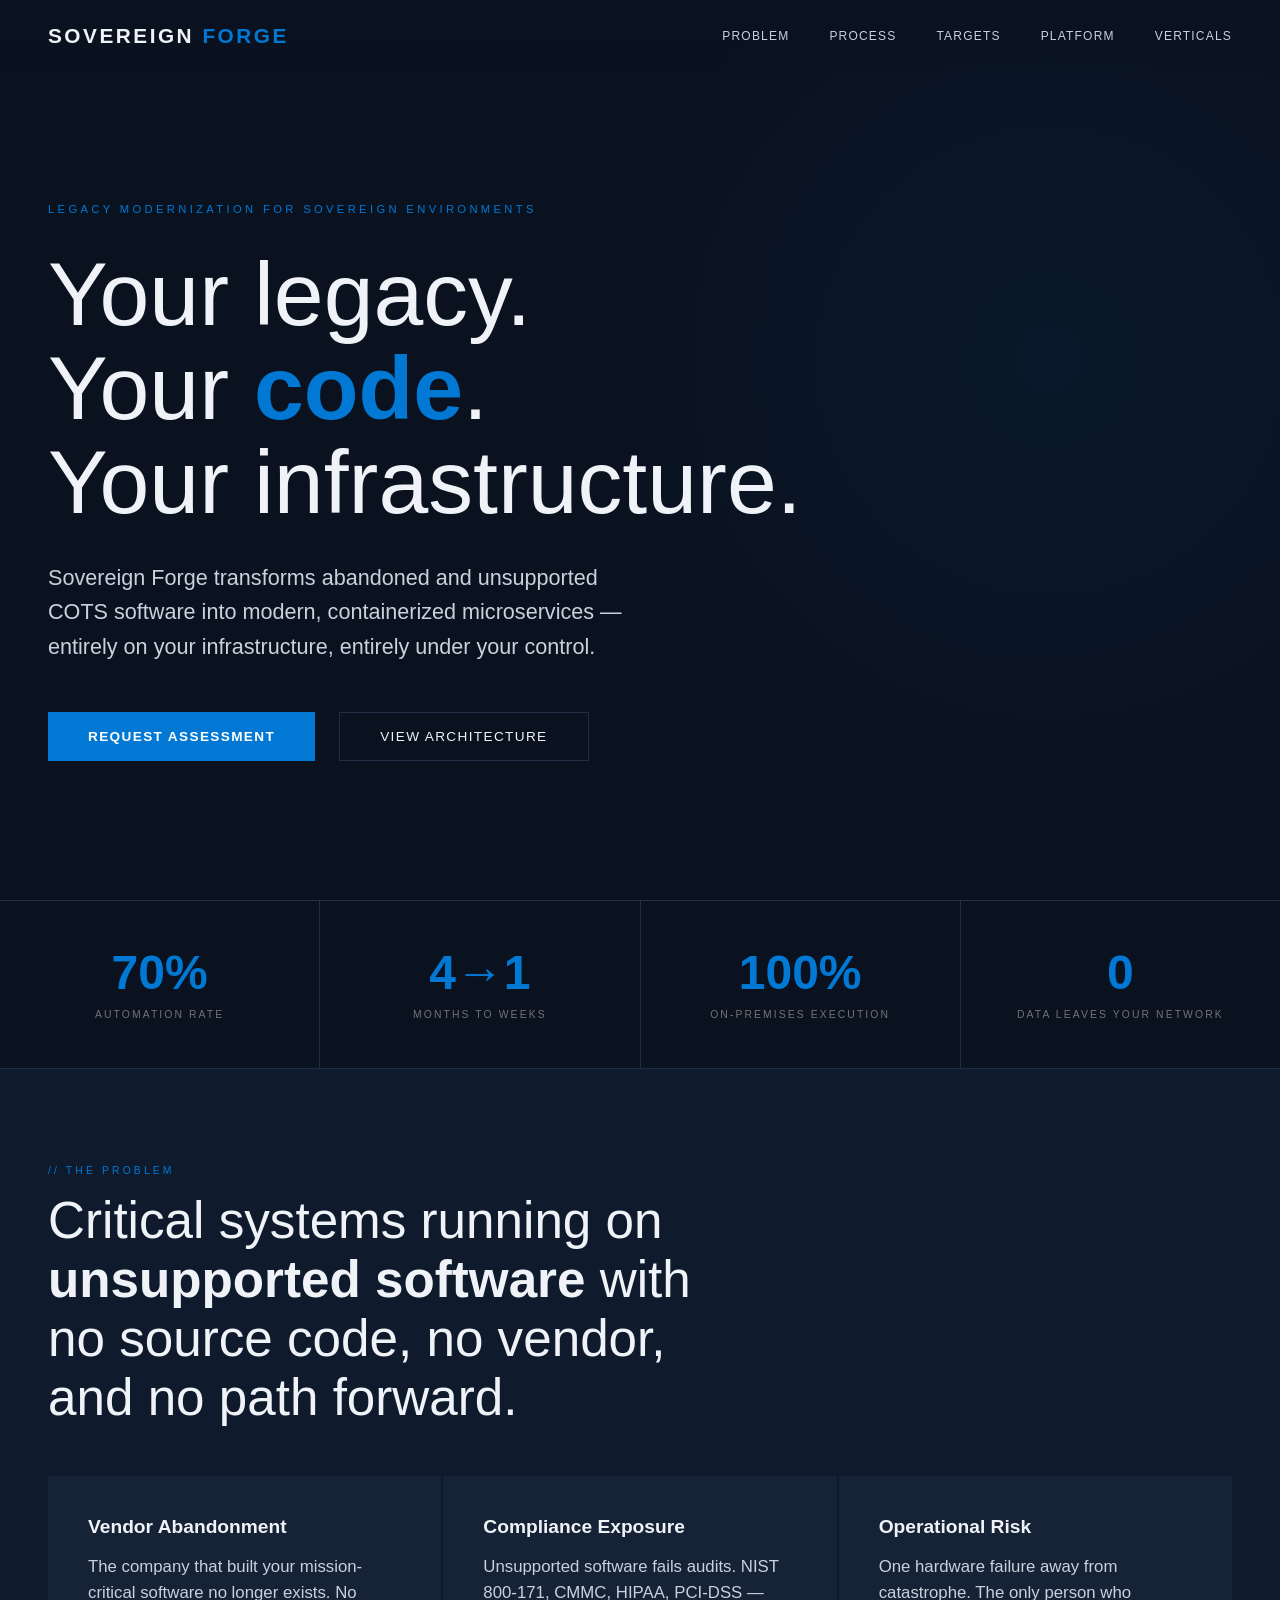
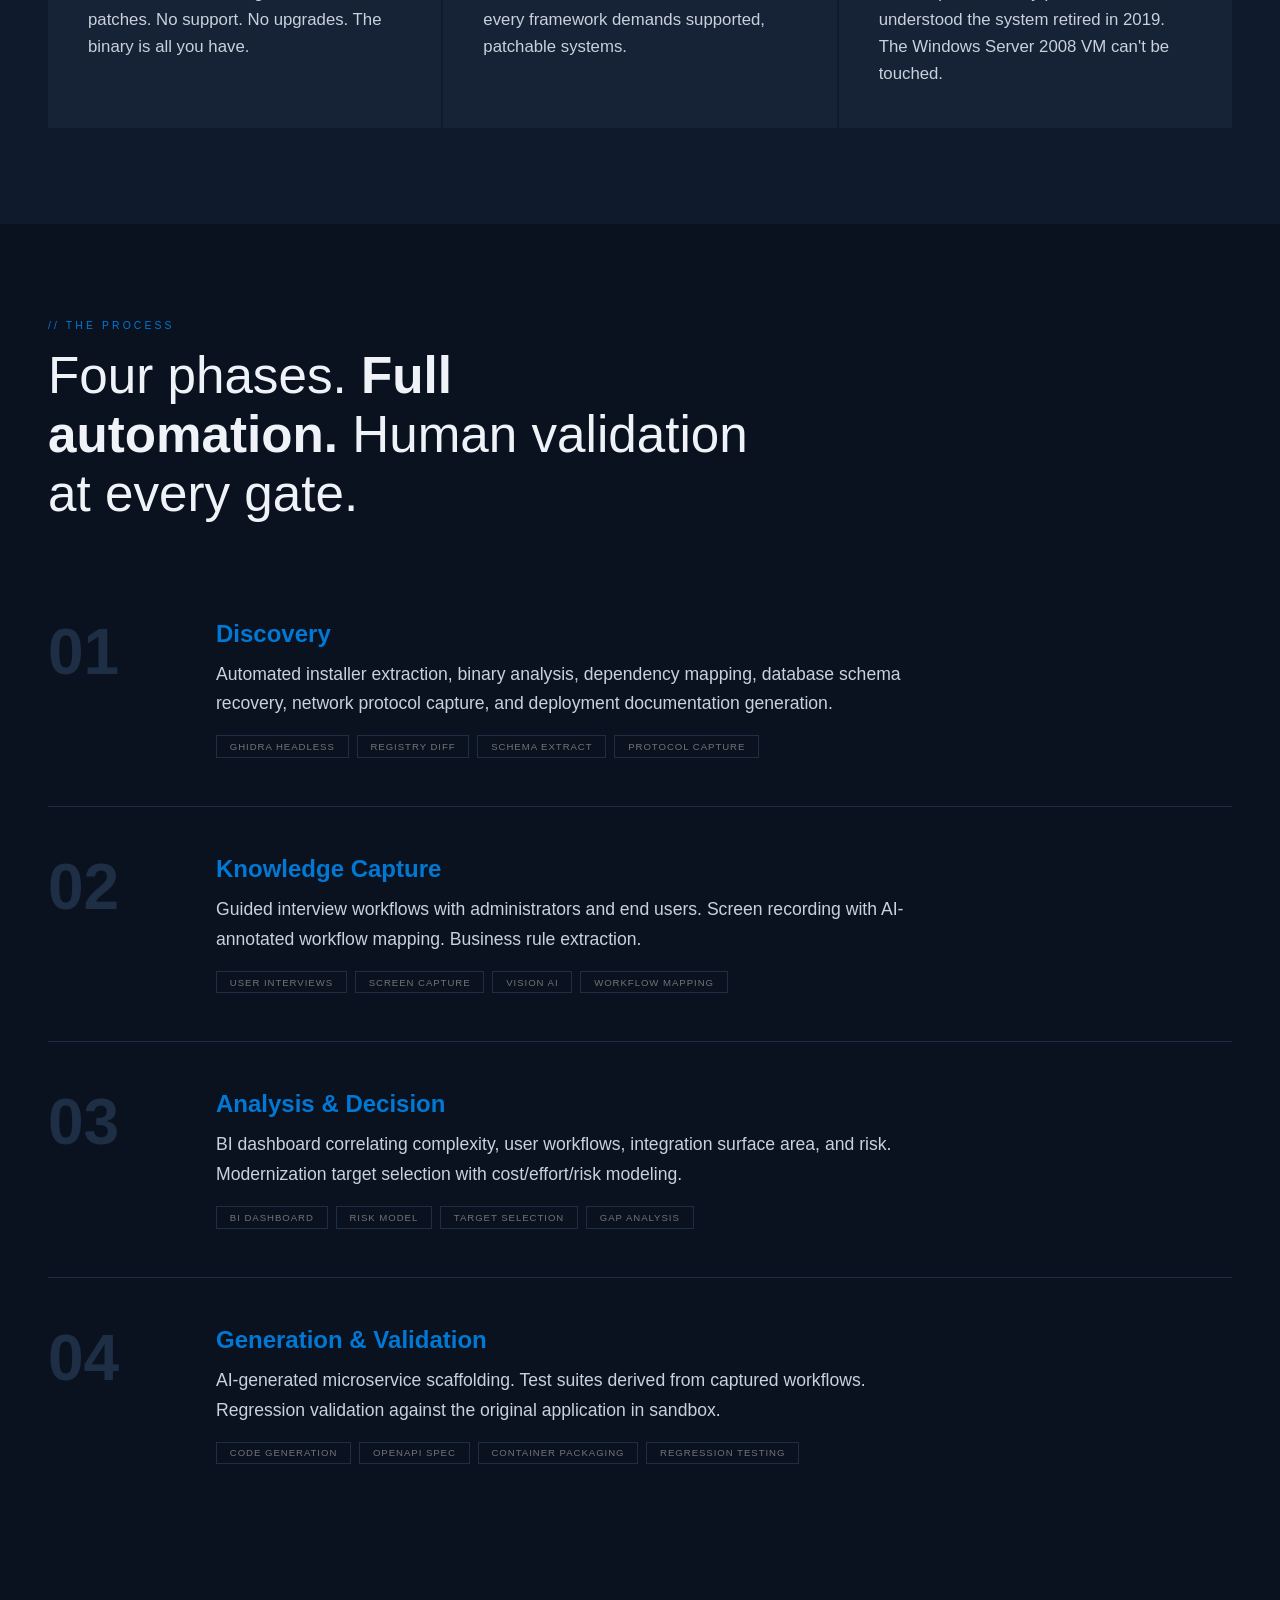
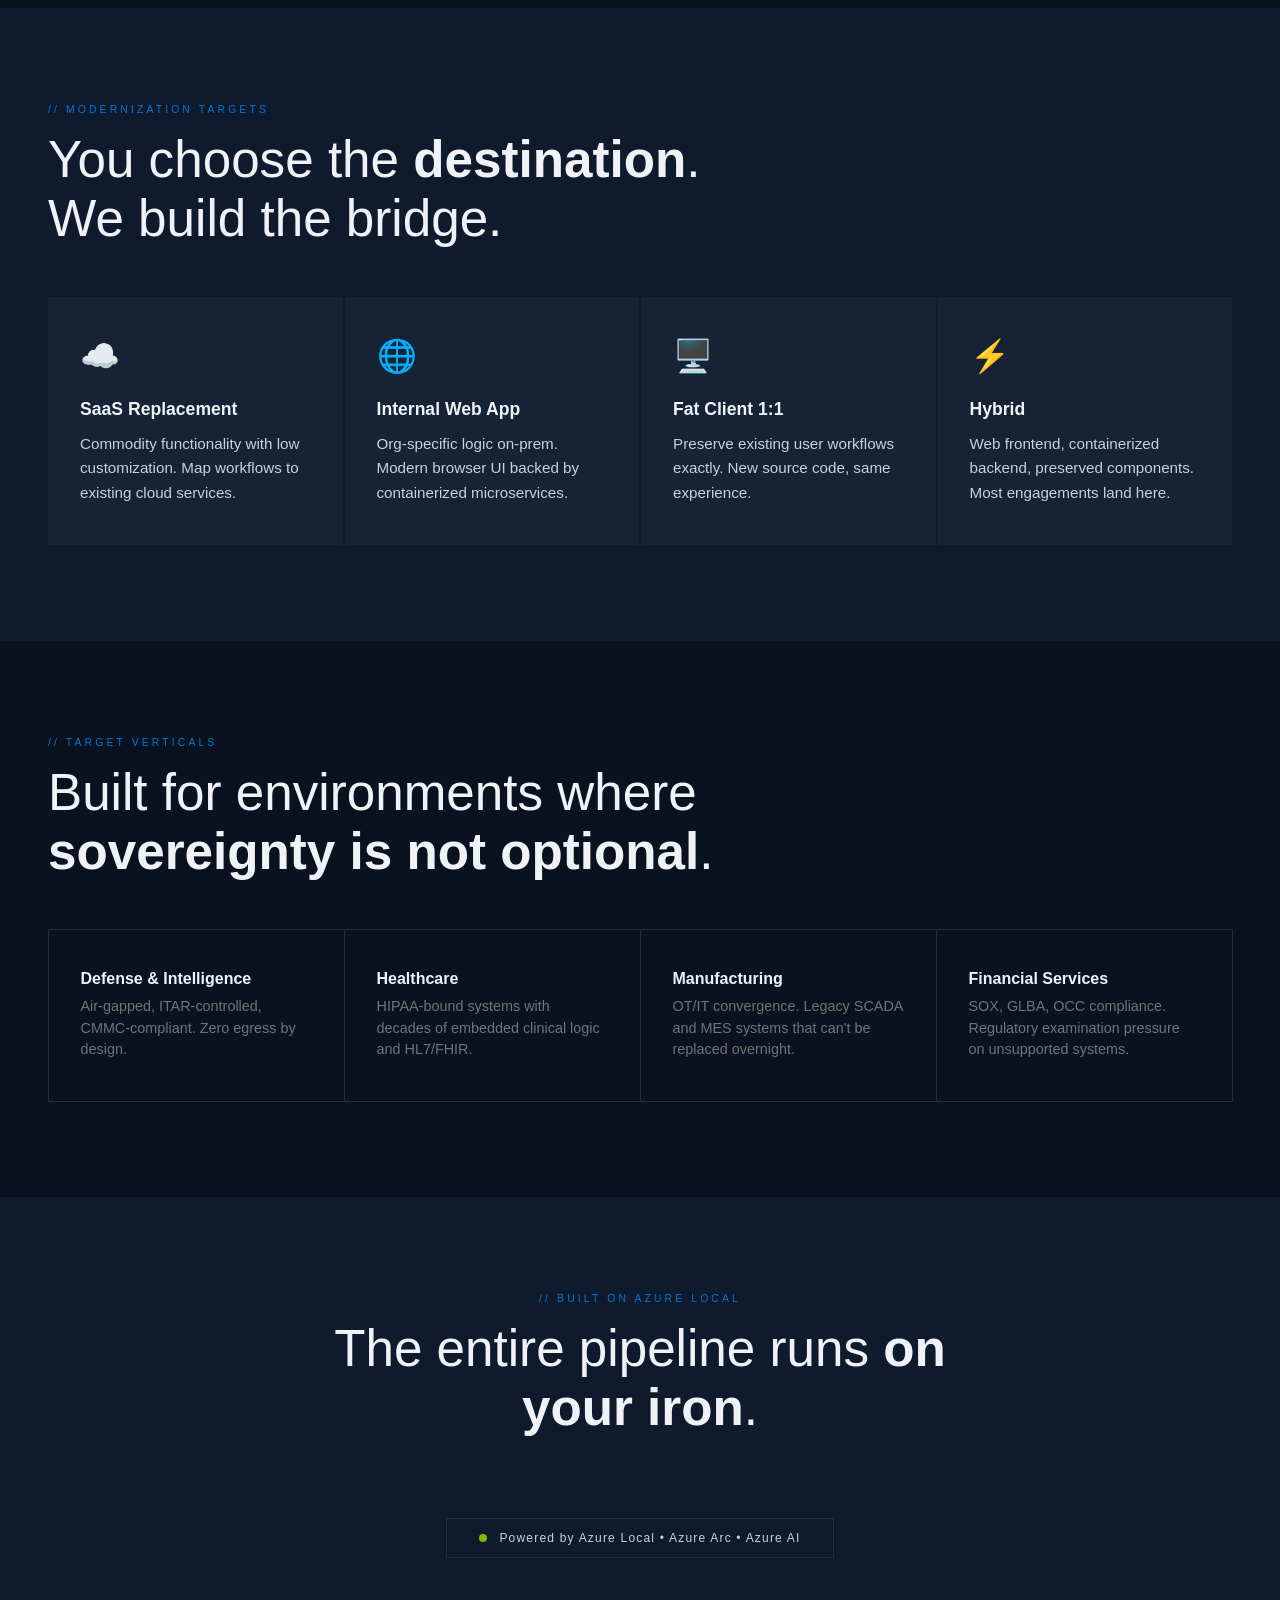
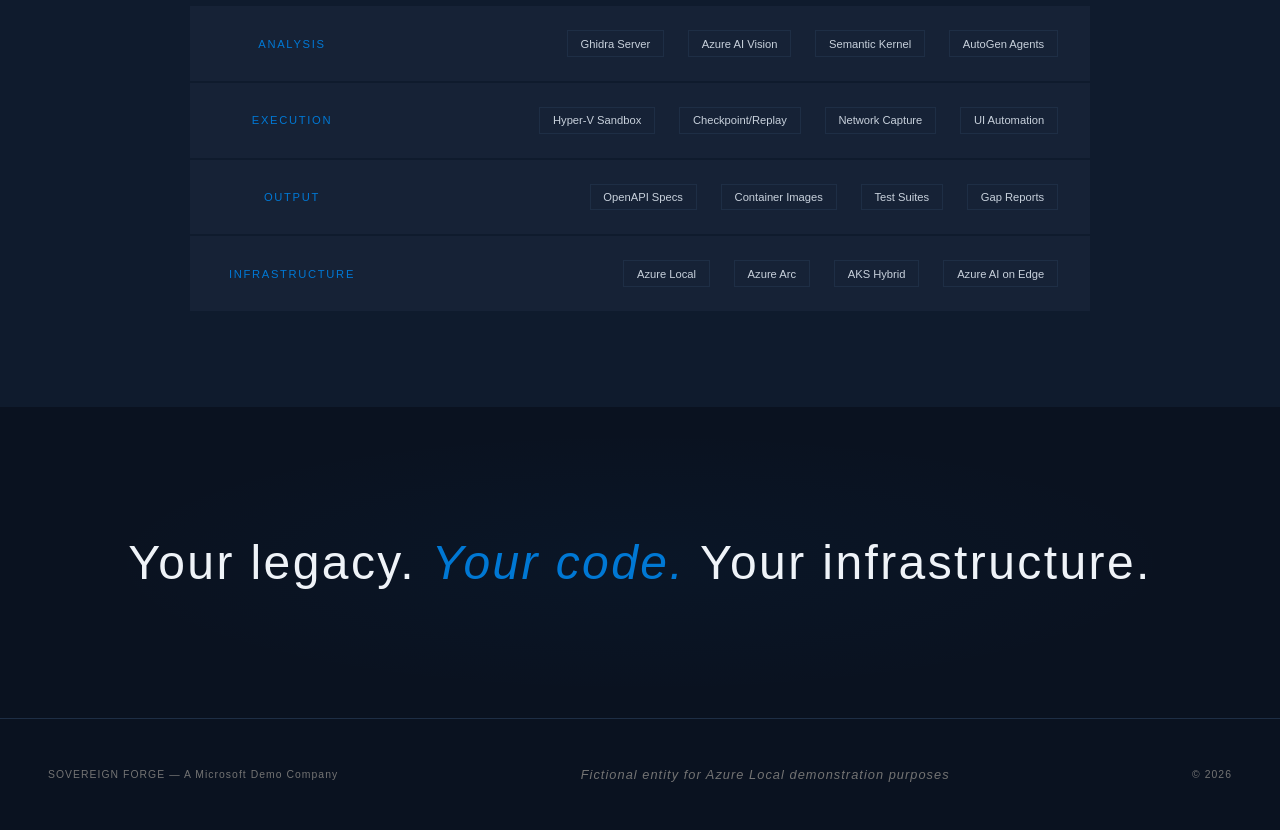
==== index.html @ 2d8b8270 "Initial commit: Sovereign Forge landing page for sovereignforge.co" ====
<!DOCTYPE html>
<html lang="en">
<head>
<meta charset="UTF-8">
<meta name="viewport" content="width=device-width, initial-scale=1.0">
<title>Sovereign Forge — Legacy Modernization for Regulated Industries</title>
<style>
  :root {
    --ms-blue: #0078D4;
    --ms-dark-blue: #005A9E;
    --ms-navy: #0F1B2D;
    --ms-deep: #0A1220;
    --ms-panel: #121D2E;
    --ms-card: #162236;
    --ms-border: #1E2E45;
    --ms-orange: #F25022;
    --ms-green: #7FBA00;
    --ms-yellow: #FFB900;
    --ms-gray: #737373;
    --ms-light: #C8D1DC;
    --ms-white: #EFF3F8;
  }
  * { margin: 0; padding: 0; box-sizing: border-box; }
  body { background: var(--ms-deep); color: var(--ms-white); font-family: 'Segoe UI', -apple-system, sans-serif; overflow-x: hidden; }

  nav { position: fixed; top: 0; width: 100%; z-index: 100; padding: 1.5rem 3rem; display: flex; justify-content: space-between; align-items: center; background: linear-gradient(to bottom, rgba(10,18,32,0.95), transparent); }
  .logo { font-weight: 700; font-size: 1.3rem; letter-spacing: 0.12em; text-transform: uppercase; }
  .logo span { color: var(--ms-blue); }
  .nav-links { display: flex; gap: 2.5rem; list-style: none; font-size: 0.75rem; letter-spacing: 0.1em; text-transform: uppercase; }
  .nav-links a { color: var(--ms-light); text-decoration: none; transition: color 0.3s; }
  .nav-links a:hover { color: var(--ms-blue); }

  .hero { min-height: 100vh; display: flex; flex-direction: column; justify-content: center; padding: 8rem 3rem 4rem; position: relative; }
  .hero::before { content: ''; position: absolute; top: 0; right: 0; width: 60%; height: 100%; background: radial-gradient(ellipse at 70% 40%, rgba(0,120,212,0.06) 0%, transparent 60%); pointer-events: none; }
  .hero-tag { font-size: 0.7rem; letter-spacing: 0.3em; text-transform: uppercase; color: var(--ms-blue); margin-bottom: 2rem; opacity:0; animation: fadeUp 0.8s 0.3s forwards; }
  .hero h1 { font-weight: 300; font-size: clamp(3rem, 7vw, 6.5rem); line-height: 1.05; max-width: 900px; opacity:0; animation: fadeUp 0.8s 0.5s forwards; }
  .hero h1 strong { font-weight: 700; color: var(--ms-blue); }
  .hero-sub { font-size: 1.35rem; font-weight: 300; color: var(--ms-light); max-width: 600px; margin-top: 2rem; line-height: 1.6; opacity:0; animation: fadeUp 0.8s 0.7s forwards; }
  .hero-cta { display: flex; gap: 1.5rem; margin-top: 3rem; opacity:0; animation: fadeUp 0.8s 0.9s forwards; }
  .btn-primary { font-size: 0.85rem; font-weight: 600; letter-spacing: 0.1em; text-transform: uppercase; padding: 1rem 2.5rem; background: var(--ms-blue); color: #fff; border: none; cursor: pointer; transition: all 0.3s; }
  .btn-primary:hover { background: var(--ms-dark-blue); box-shadow: 0 0 30px rgba(0,120,212,0.3); }
  .btn-secondary { font-size: 0.85rem; font-weight: 500; letter-spacing: 0.1em; text-transform: uppercase; padding: 1rem 2.5rem; background: transparent; color: var(--ms-white); border: 1px solid var(--ms-border); cursor: pointer; transition: all 0.3s; }
  .btn-secondary:hover { border-color: var(--ms-blue); color: var(--ms-blue); }

  .stats-bar { display: flex; border-top: 1px solid var(--ms-border); border-bottom: 1px solid var(--ms-border); }
  .stat { flex: 1; padding: 3rem; border-right: 1px solid var(--ms-border); text-align: center; }
  .stat:last-child { border-right: none; }
  .stat-value { font-size: 3rem; font-weight: 700; color: var(--ms-blue); line-height: 1; }
  .stat-label { font-size: 0.65rem; letter-spacing: 0.2em; text-transform: uppercase; color: var(--ms-gray); margin-top: 0.75rem; }

  section { padding: 6rem 3rem; }
  .section-tag { font-size: 0.65rem; letter-spacing: 0.3em; text-transform: uppercase; color: var(--ms-blue); margin-bottom: 1rem; }
  .section-title { font-size: clamp(2rem, 4vw, 3.5rem); font-weight: 300; line-height: 1.15; max-width: 700px; margin-bottom: 3rem; }
  .section-title strong { font-weight: 700; }

  .problem { background: var(--ms-navy); }
  .problem-grid { display: grid; grid-template-columns: repeat(3, 1fr); gap: 2px; margin-top: 2rem; }
  .problem-card { background: var(--ms-card); padding: 2.5rem; position: relative; overflow: hidden; }
  .problem-card::before { content: ''; position: absolute; top: 0; left: 0; width: 100%; height: 2px; background: var(--ms-orange); transform: scaleX(0); transform-origin: left; transition: transform 0.4s; }
  .problem-card:hover::before { transform: scaleX(1); }
  .problem-card h3 { font-size: 1.2rem; font-weight: 600; margin-bottom: 1rem; }
  .problem-card p { font-size: 1.05rem; font-weight: 300; color: var(--ms-light); line-height: 1.6; }

  .phases { background: var(--ms-deep); }
  .phase-row { display: grid; grid-template-columns: 120px 1fr; gap: 3rem; padding: 3rem 0; border-bottom: 1px solid var(--ms-border); }
  .phase-row:last-child { border-bottom: none; }
  .phase-num { font-size: 4rem; font-weight: 700; color: var(--ms-border); line-height: 1; }
  .phase-content h3 { font-size: 1.5rem; font-weight: 600; color: var(--ms-blue); margin-bottom: 0.75rem; }
  .phase-content p { font-size: 1.1rem; font-weight: 300; color: var(--ms-light); line-height: 1.7; max-width: 700px; }
  .phase-tags { display: flex; flex-wrap: wrap; gap: 0.5rem; margin-top: 1rem; }
  .phase-tag { font-size: 0.6rem; letter-spacing: 0.1em; text-transform: uppercase; padding: 0.3rem 0.8rem; border: 1px solid var(--ms-border); color: var(--ms-gray); }

  .targets { background: var(--ms-navy); }
  .target-grid { display: grid; grid-template-columns: repeat(4, 1fr); gap: 2px; }
  .target-card { background: var(--ms-card); padding: 2.5rem 2rem; }
  .target-card:hover { background: var(--ms-border); }
  .target-icon { font-size: 2rem; margin-bottom: 1.5rem; }
  .target-card h3 { font-size: 1.1rem; font-weight: 600; margin-bottom: 0.75rem; }
  .target-card p { font-size: 0.95rem; font-weight: 300; color: var(--ms-light); line-height: 1.6; }

  .verticals { background: var(--ms-deep); }
  .vert-grid { display: grid; grid-template-columns: repeat(4, 1fr); }
  .vert-item { padding: 2.5rem 2rem; border: 1px solid var(--ms-border); margin: -0.5px; transition: all 0.4s; }
  .vert-item:hover { border-color: var(--ms-blue); z-index: 1; }
  .vert-item h3 { font-size: 1rem; font-weight: 600; margin-bottom: 0.5rem; }
  .vert-item p { font-size: 0.9rem; font-weight: 300; color: var(--ms-gray); line-height: 1.5; }

  .platform { background: var(--ms-navy); text-align: center; }
  .platform-badge { display: inline-flex; align-items: center; gap: 0.75rem; padding: 0.75rem 2rem; border: 1px solid var(--ms-border); margin-top: 2rem; font-size: 0.75rem; letter-spacing: 0.1em; color: var(--ms-light); }
  .platform-badge .dot { width: 8px; height: 8px; border-radius: 50%; background: var(--ms-green); animation: pulse 2s infinite; }
  .arch-diagram { max-width: 900px; margin: 3rem auto 0; display: grid; gap: 2px; }
  .arch-layer { background: var(--ms-card); padding: 1.5rem 2rem; display: flex; justify-content: space-between; align-items: center; }
  .arch-label { font-size: 0.7rem; letter-spacing: 0.15em; text-transform: uppercase; color: var(--ms-blue); min-width: 140px; }
  .arch-items { display: flex; gap: 1.5rem; flex-wrap: wrap; justify-content: flex-end; }
  .arch-item { font-size: 0.7rem; color: var(--ms-light); padding: 0.4rem 0.8rem; border: 1px solid var(--ms-border); }

  .tagline-section { padding: 8rem 3rem; text-align: center; background: var(--ms-deep); position: relative; }
  .tagline-section::before { content: ''; position: absolute; inset: 0; background: radial-gradient(ellipse at center, rgba(0,120,212,0.04) 0%, transparent 60%); }
  .tagline { font-size: clamp(1.8rem, 4vw, 3rem); font-weight: 300; letter-spacing: 0.05em; position: relative; }
  .tagline em { font-style: italic; color: var(--ms-blue); }

  footer { padding: 3rem; border-top: 1px solid var(--ms-border); display: flex; justify-content: space-between; align-items: center; font-size: 0.65rem; letter-spacing: 0.1em; color: var(--ms-gray); }

  @keyframes fadeUp { from { opacity: 0; transform: translateY(20px); } to { opacity: 1; transform: translateY(0); } }
  @keyframes pulse { 0%,100%{opacity:1} 50%{opacity:0.4} }
  @media (max-width: 768px) { nav{padding:1rem 1.5rem} .nav-links{display:none} section{padding:4rem 1.5rem} .hero{padding:6rem 1.5rem 3rem} .stats-bar{flex-direction:column} .stat{border-right:none;border-bottom:1px solid var(--ms-border);padding:2rem} .stat:last-child{border-bottom:none} .problem-grid,.target-grid,.vert-grid{grid-template-columns:1fr} .phase-row{grid-template-columns:1fr;gap:1rem} .hero-cta{flex-direction:column} }
</style>
</head>
<body>
<nav><div class="logo">SOVEREIGN <span>FORGE</span></div><ul class="nav-links"><li><a href="#problem">Problem</a></li><li><a href="#process">Process</a></li><li><a href="#targets">Targets</a></li><li><a href="#platform">Platform</a></li><li><a href="#verticals">Verticals</a></li></ul></nav>
<section class="hero"><div class="hero-tag">Legacy Modernization for Sovereign Environments</div><h1>Your legacy.<br>Your <strong>code</strong>.<br>Your infrastructure.</h1><p class="hero-sub">Sovereign Forge transforms abandoned and unsupported COTS software into modern, containerized microservices — entirely on your infrastructure, entirely under your control.</p><div class="hero-cta"><button class="btn-primary">Request Assessment</button><button class="btn-secondary">View Architecture</button></div></section>
<div class="stats-bar"><div class="stat"><div class="stat-value">70%</div><div class="stat-label">Automation Rate</div></div><div class="stat"><div class="stat-value">4→1</div><div class="stat-label">Months to Weeks</div></div><div class="stat"><div class="stat-value">100%</div><div class="stat-label">On-Premises Execution</div></div><div class="stat"><div class="stat-value">0</div><div class="stat-label">Data Leaves Your Network</div></div></div>
<section class="problem" id="problem"><div class="section-tag">// The Problem</div><h2 class="section-title">Critical systems running on <strong>unsupported software</strong> with no source code, no vendor, and no path forward.</h2><div class="problem-grid"><div class="problem-card"><h3>Vendor Abandonment</h3><p>The company that built your mission-critical software no longer exists. No patches. No support. No upgrades. The binary is all you have.</p></div><div class="problem-card"><h3>Compliance Exposure</h3><p>Unsupported software fails audits. NIST 800-171, CMMC, HIPAA, PCI-DSS — every framework demands supported, patchable systems.</p></div><div class="problem-card"><h3>Operational Risk</h3><p>One hardware failure away from catastrophe. The only person who understood the system retired in 2019. The Windows Server 2008 VM can't be touched.</p></div></div></section>
<section class="phases" id="process"><div class="section-tag">// The Process</div><h2 class="section-title">Four phases. <strong>Full automation.</strong> Human validation at every gate.</h2><div class="phase-row"><div class="phase-num">01</div><div class="phase-content"><h3>Discovery</h3><p>Automated installer extraction, binary analysis, dependency mapping, database schema recovery, network protocol capture, and deployment documentation generation.</p><div class="phase-tags"><span class="phase-tag">Ghidra Headless</span><span class="phase-tag">Registry Diff</span><span class="phase-tag">Schema Extract</span><span class="phase-tag">Protocol Capture</span></div></div></div><div class="phase-row"><div class="phase-num">02</div><div class="phase-content"><h3>Knowledge Capture</h3><p>Guided interview workflows with administrators and end users. Screen recording with AI-annotated workflow mapping. Business rule extraction.</p><div class="phase-tags"><span class="phase-tag">User Interviews</span><span class="phase-tag">Screen Capture</span><span class="phase-tag">Vision AI</span><span class="phase-tag">Workflow Mapping</span></div></div></div><div class="phase-row"><div class="phase-num">03</div><div class="phase-content"><h3>Analysis & Decision</h3><p>BI dashboard correlating complexity, user workflows, integration surface area, and risk. Modernization target selection with cost/effort/risk modeling.</p><div class="phase-tags"><span class="phase-tag">BI Dashboard</span><span class="phase-tag">Risk Model</span><span class="phase-tag">Target Selection</span><span class="phase-tag">Gap Analysis</span></div></div></div><div class="phase-row"><div class="phase-num">04</div><div class="phase-content"><h3>Generation & Validation</h3><p>AI-generated microservice scaffolding. Test suites derived from captured workflows. Regression validation against the original application in sandbox.</p><div class="phase-tags"><span class="phase-tag">Code Generation</span><span class="phase-tag">OpenAPI Spec</span><span class="phase-tag">Container Packaging</span><span class="phase-tag">Regression Testing</span></div></div></div></section>
<section class="targets" id="targets"><div class="section-tag">// Modernization Targets</div><h2 class="section-title">You choose the <strong>destination</strong>. We build the bridge.</h2><div class="target-grid"><div class="target-card"><div class="target-icon">☁️</div><h3>SaaS Replacement</h3><p>Commodity functionality with low customization. Map workflows to existing cloud services.</p></div><div class="target-card"><div class="target-icon">🌐</div><h3>Internal Web App</h3><p>Org-specific logic on-prem. Modern browser UI backed by containerized microservices.</p></div><div class="target-card"><div class="target-icon">🖥️</div><h3>Fat Client 1:1</h3><p>Preserve existing user workflows exactly. New source code, same experience.</p></div><div class="target-card"><div class="target-icon">⚡</div><h3>Hybrid</h3><p>Web frontend, containerized backend, preserved components. Most engagements land here.</p></div></div></section>
<section class="verticals" id="verticals"><div class="section-tag">// Target Verticals</div><h2 class="section-title">Built for environments where <strong>sovereignty is not optional</strong>.</h2><div class="vert-grid"><div class="vert-item"><h3>Defense & Intelligence</h3><p>Air-gapped, ITAR-controlled, CMMC-compliant. Zero egress by design.</p></div><div class="vert-item"><h3>Healthcare</h3><p>HIPAA-bound systems with decades of embedded clinical logic and HL7/FHIR.</p></div><div class="vert-item"><h3>Manufacturing</h3><p>OT/IT convergence. Legacy SCADA and MES systems that can't be replaced overnight.</p></div><div class="vert-item"><h3>Financial Services</h3><p>SOX, GLBA, OCC compliance. Regulatory examination pressure on unsupported systems.</p></div></div></section>
<section class="platform" id="platform"><div class="section-tag">// Built on Azure Local</div><h2 class="section-title" style="margin-left:auto;margin-right:auto;">The entire pipeline runs <strong>on your iron</strong>.</h2><div class="platform-badge"><span class="dot"></span>Powered by Azure Local &bull; Azure Arc &bull; Azure AI</div><div class="arch-diagram"><div class="arch-layer"><span class="arch-label">Analysis</span><div class="arch-items"><span class="arch-item">Ghidra Server</span><span class="arch-item">Azure AI Vision</span><span class="arch-item">Semantic Kernel</span><span class="arch-item">AutoGen Agents</span></div></div><div class="arch-layer"><span class="arch-label">Execution</span><div class="arch-items"><span class="arch-item">Hyper-V Sandbox</span><span class="arch-item">Checkpoint/Replay</span><span class="arch-item">Network Capture</span><span class="arch-item">UI Automation</span></div></div><div class="arch-layer"><span class="arch-label">Output</span><div class="arch-items"><span class="arch-item">OpenAPI Specs</span><span class="arch-item">Container Images</span><span class="arch-item">Test Suites</span><span class="arch-item">Gap Reports</span></div></div><div class="arch-layer"><span class="arch-label">Infrastructure</span><div class="arch-items"><span class="arch-item">Azure Local</span><span class="arch-item">Azure Arc</span><span class="arch-item">AKS Hybrid</span><span class="arch-item">Azure AI on Edge</span></div></div></div></section>
<section class="tagline-section"><p class="tagline">Your legacy. <em>Your code.</em> Your infrastructure.</p></section>
<footer><span>SOVEREIGN FORGE — A Microsoft Demo Company</span><span style="font-style:italic;font-size:0.8rem">Fictional entity for Azure Local demonstration purposes</span><span>&copy; 2026</span></footer>
</body></html>
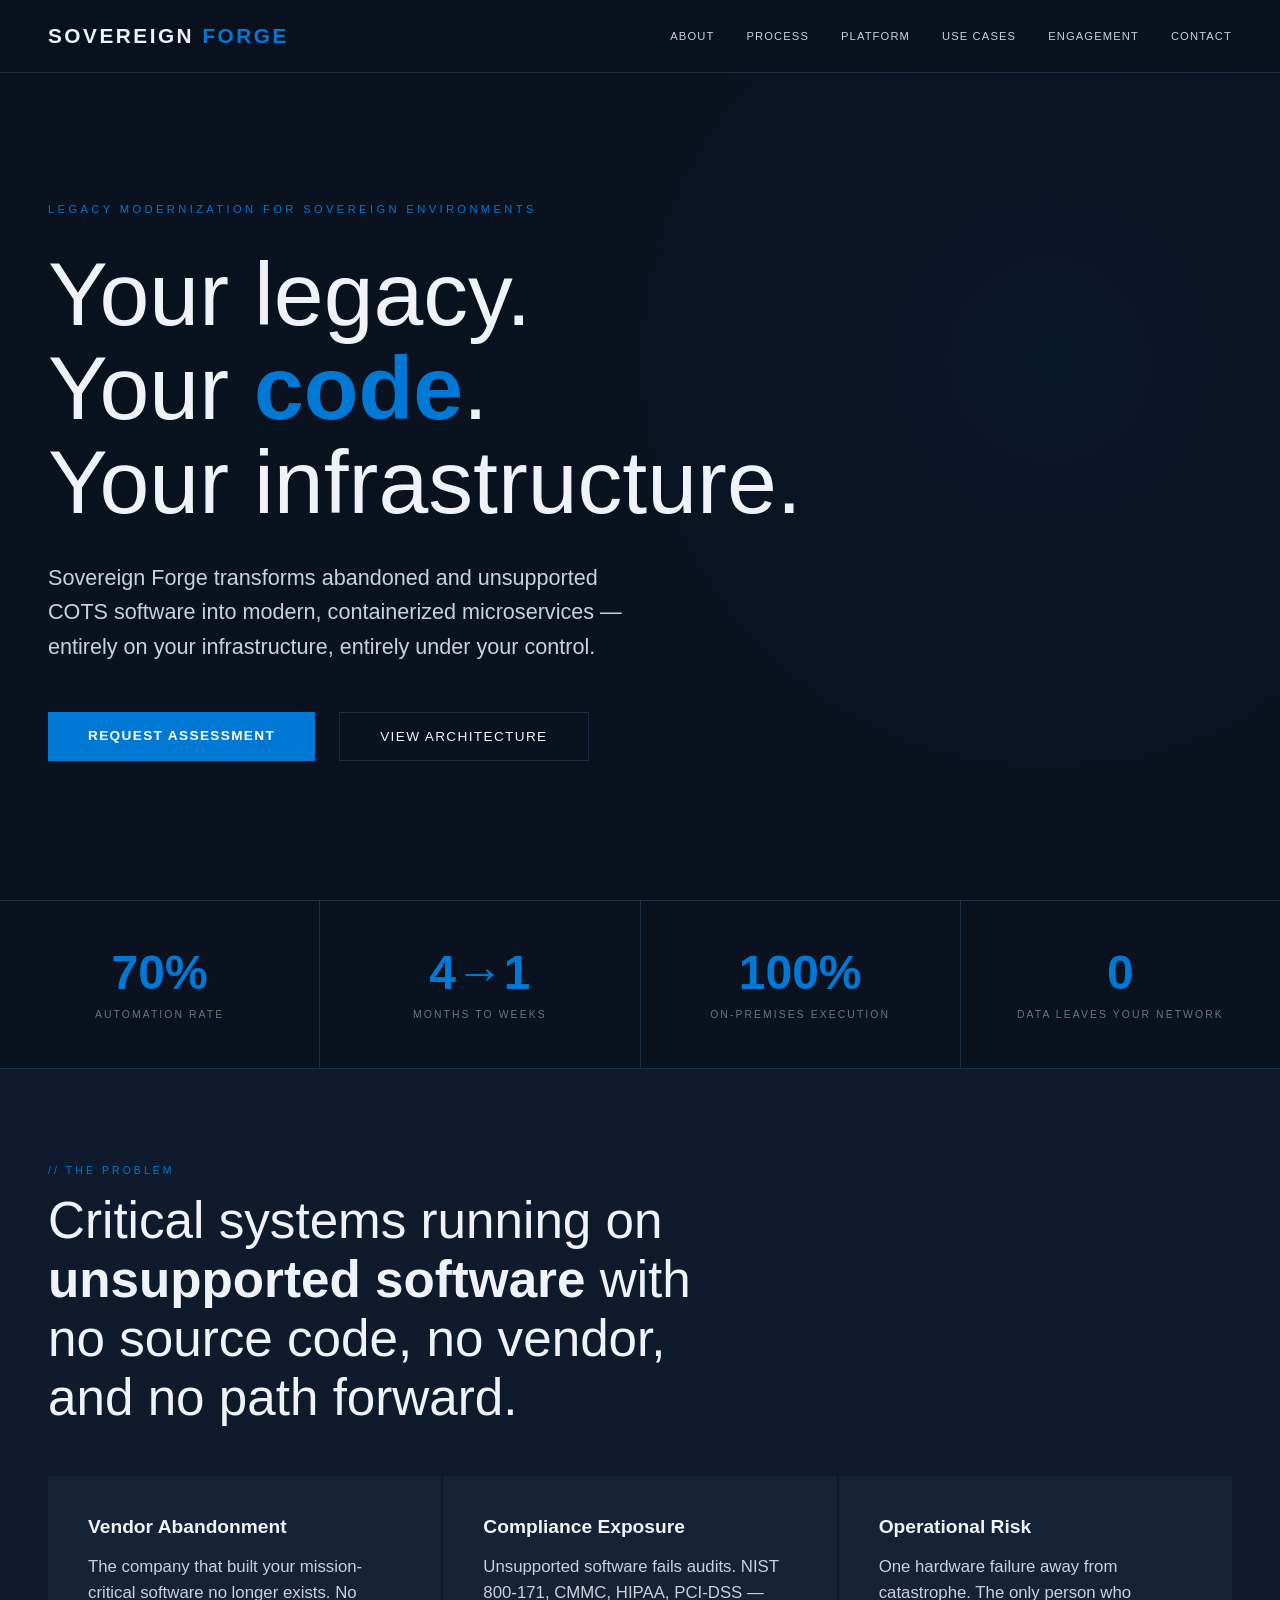
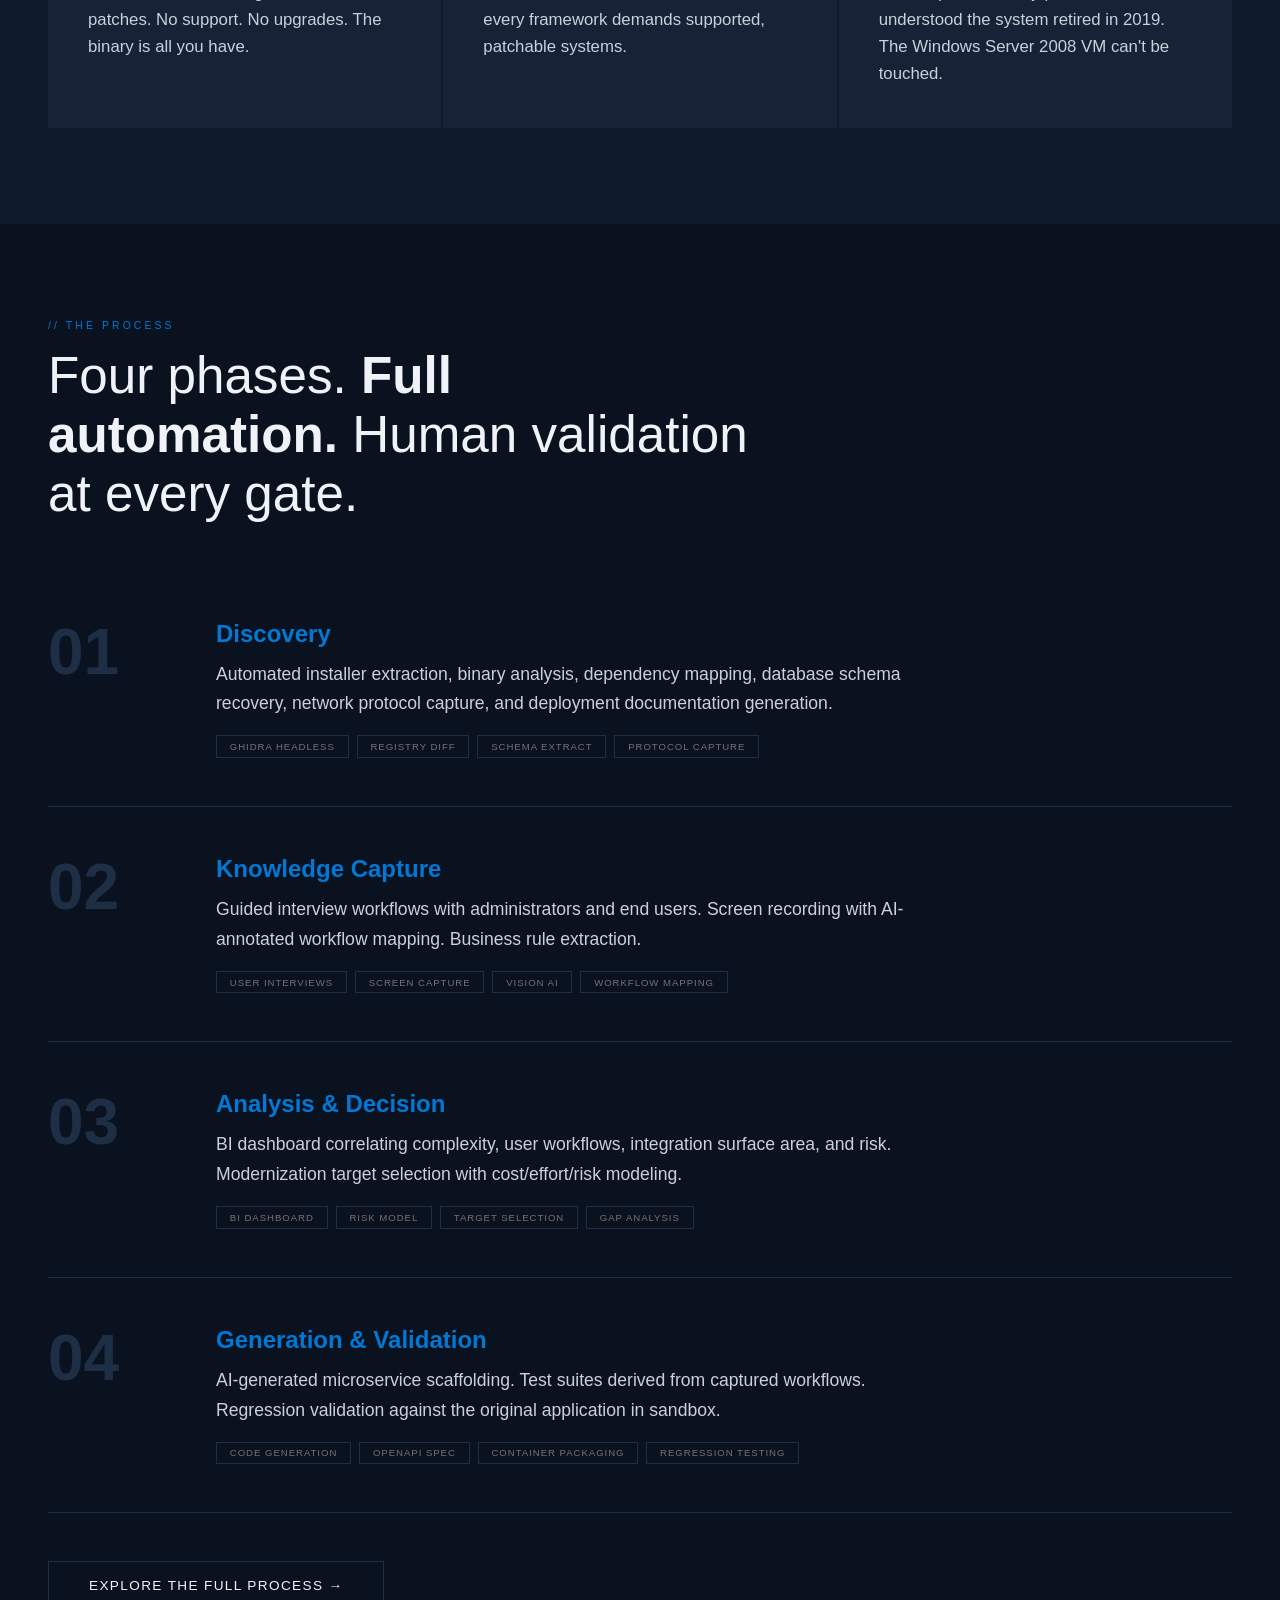
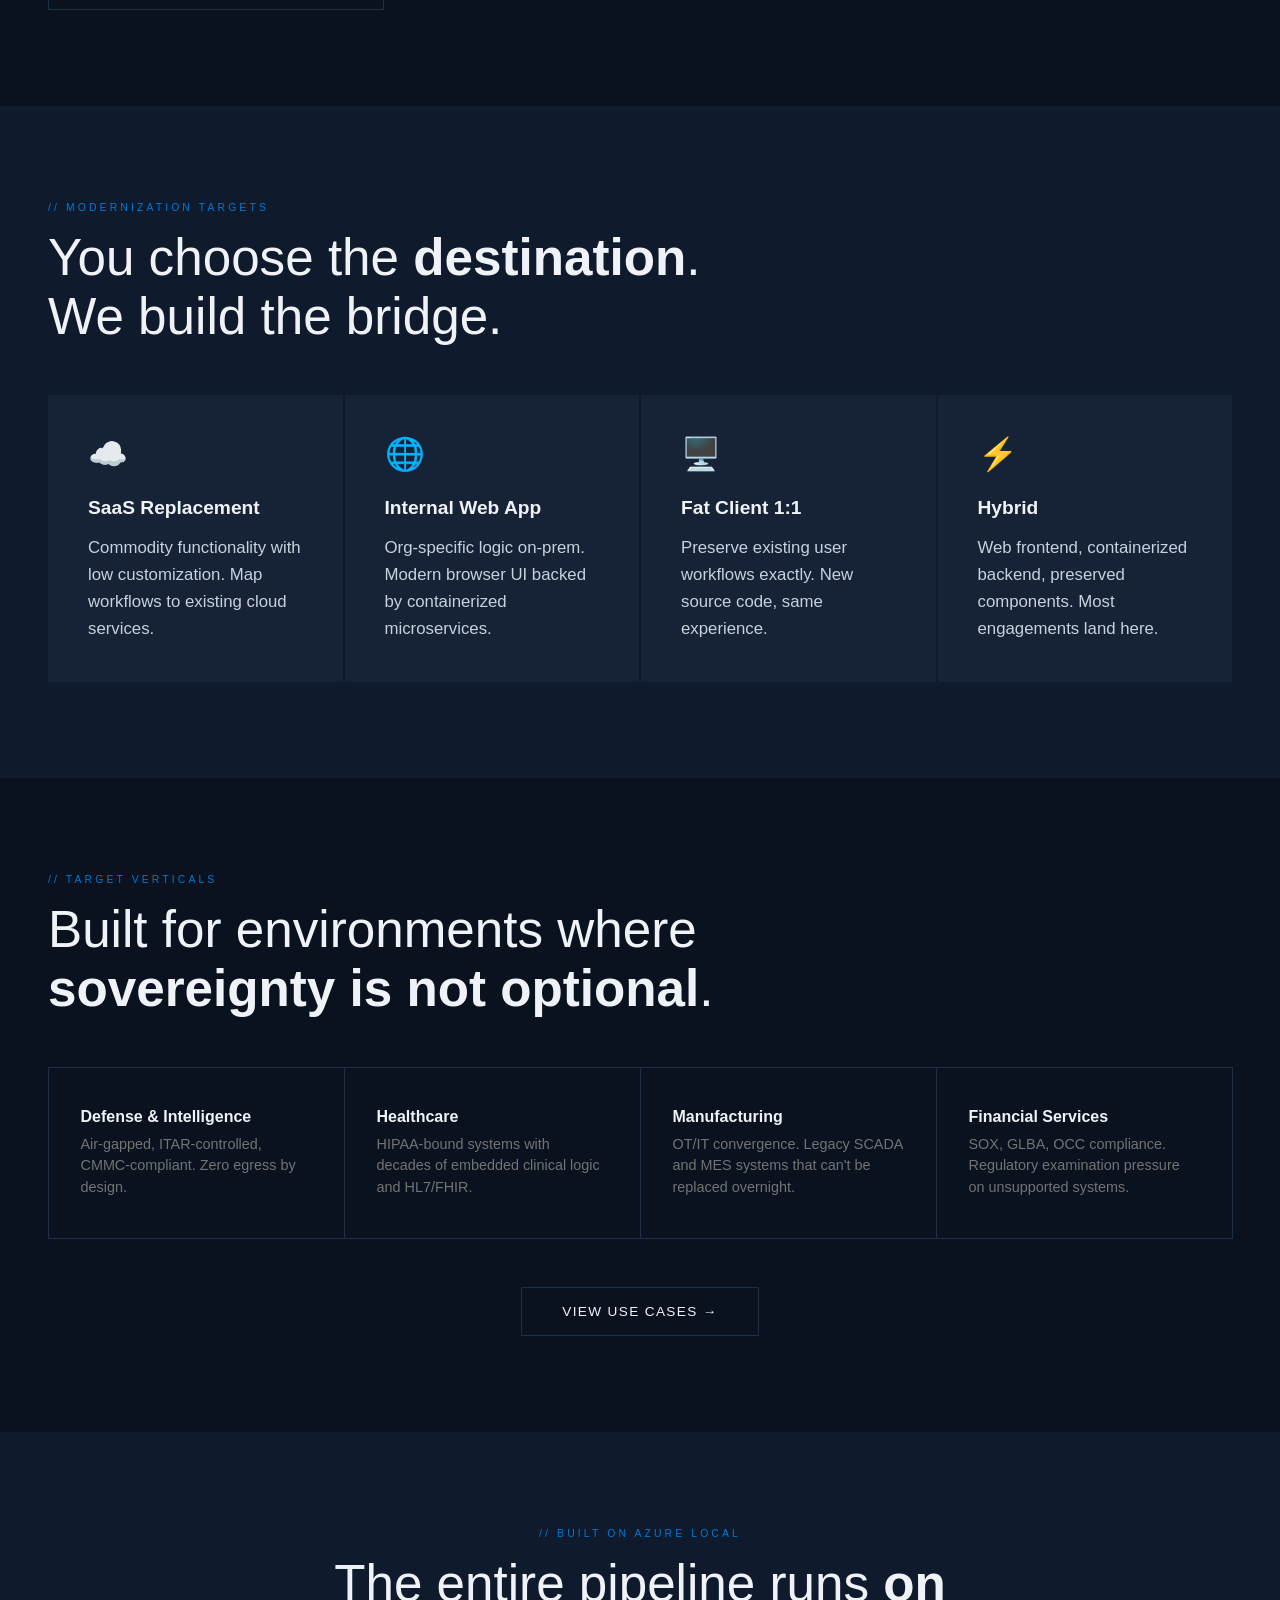
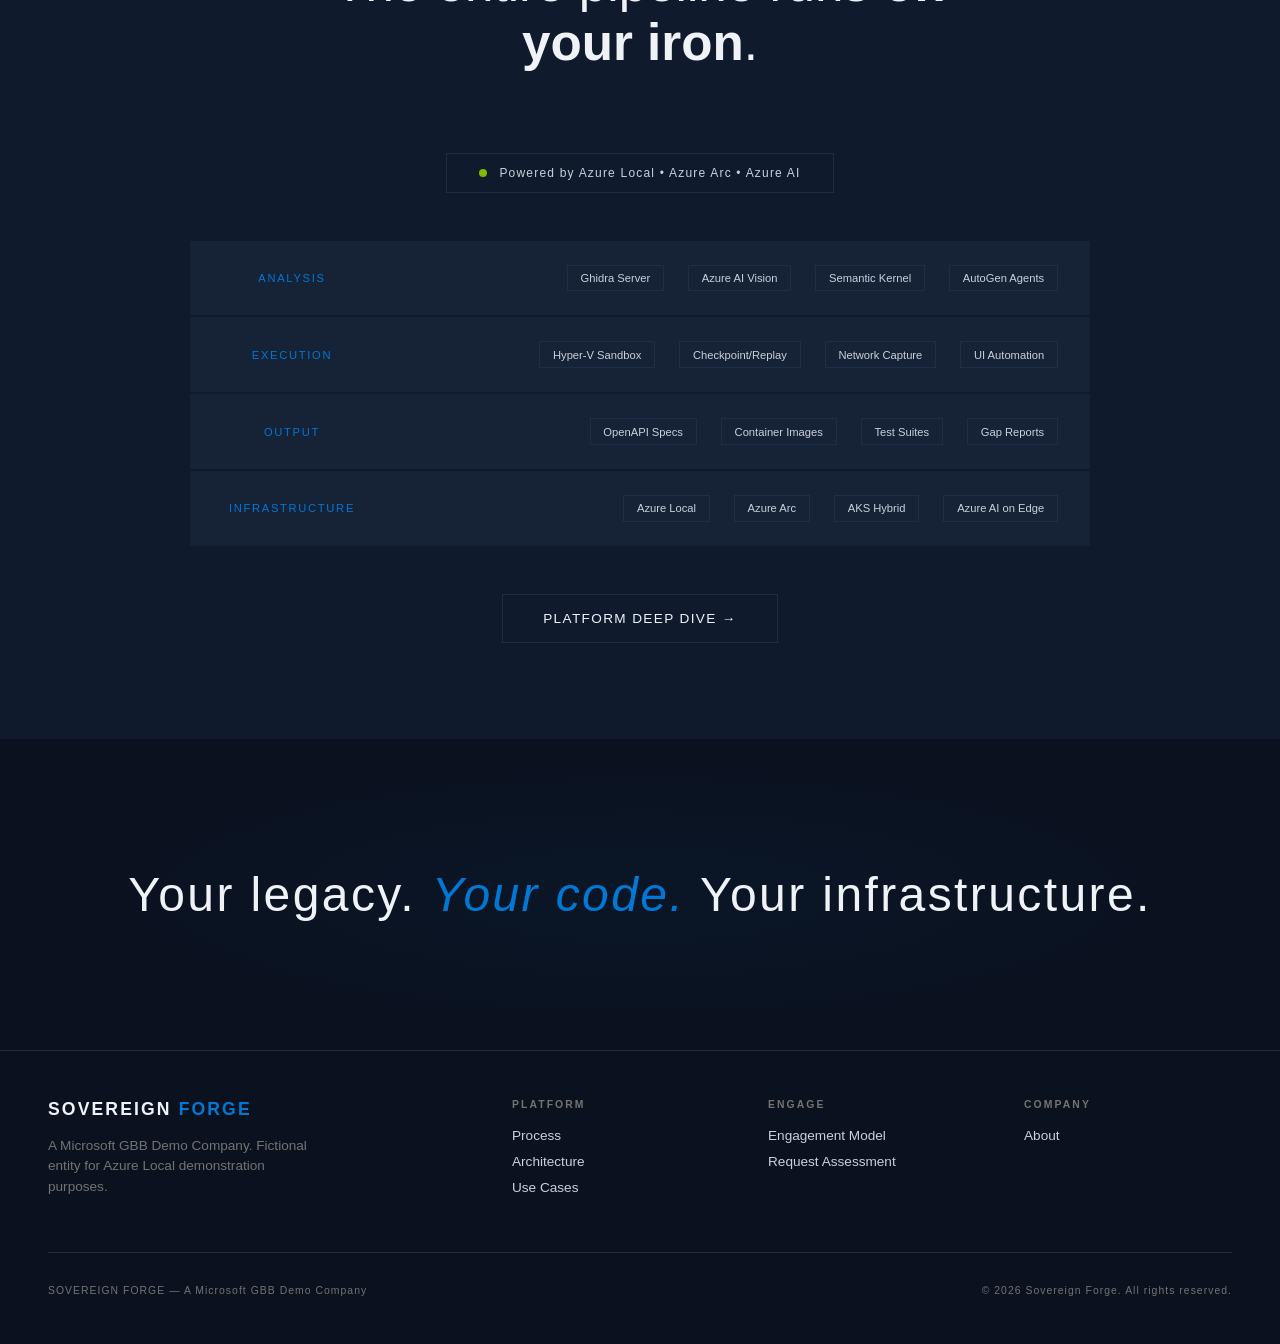
==== commit 8a17f9cb: "Add multi-page site: shared CSS, About, Process, Platform, Use Cases, Engagement, Contact Refactored" ====
--- a/index.html
+++ b/index.html
@@ -4,117 +4,169 @@
 <meta charset="UTF-8">
 <meta name="viewport" content="width=device-width, initial-scale=1.0">
 <title>Sovereign Forge — Legacy Modernization for Regulated Industries</title>
-<style>
-  :root {
-    --ms-blue: #0078D4;
-    --ms-dark-blue: #005A9E;
-    --ms-navy: #0F1B2D;
-    --ms-deep: #0A1220;
-    --ms-panel: #121D2E;
-    --ms-card: #162236;
-    --ms-border: #1E2E45;
-    --ms-orange: #F25022;
-    --ms-green: #7FBA00;
-    --ms-yellow: #FFB900;
-    --ms-gray: #737373;
-    --ms-light: #C8D1DC;
-    --ms-white: #EFF3F8;
-  }
-  * { margin: 0; padding: 0; box-sizing: border-box; }
-  body { background: var(--ms-deep); color: var(--ms-white); font-family: 'Segoe UI', -apple-system, sans-serif; overflow-x: hidden; }
-
-  nav { position: fixed; top: 0; width: 100%; z-index: 100; padding: 1.5rem 3rem; display: flex; justify-content: space-between; align-items: center; background: linear-gradient(to bottom, rgba(10,18,32,0.95), transparent); }
-  .logo { font-weight: 700; font-size: 1.3rem; letter-spacing: 0.12em; text-transform: uppercase; }
-  .logo span { color: var(--ms-blue); }
-  .nav-links { display: flex; gap: 2.5rem; list-style: none; font-size: 0.75rem; letter-spacing: 0.1em; text-transform: uppercase; }
-  .nav-links a { color: var(--ms-light); text-decoration: none; transition: color 0.3s; }
-  .nav-links a:hover { color: var(--ms-blue); }
-
-  .hero { min-height: 100vh; display: flex; flex-direction: column; justify-content: center; padding: 8rem 3rem 4rem; position: relative; }
-  .hero::before { content: ''; position: absolute; top: 0; right: 0; width: 60%; height: 100%; background: radial-gradient(ellipse at 70% 40%, rgba(0,120,212,0.06) 0%, transparent 60%); pointer-events: none; }
-  .hero-tag { font-size: 0.7rem; letter-spacing: 0.3em; text-transform: uppercase; color: var(--ms-blue); margin-bottom: 2rem; opacity:0; animation: fadeUp 0.8s 0.3s forwards; }
-  .hero h1 { font-weight: 300; font-size: clamp(3rem, 7vw, 6.5rem); line-height: 1.05; max-width: 900px; opacity:0; animation: fadeUp 0.8s 0.5s forwards; }
-  .hero h1 strong { font-weight: 700; color: var(--ms-blue); }
-  .hero-sub { font-size: 1.35rem; font-weight: 300; color: var(--ms-light); max-width: 600px; margin-top: 2rem; line-height: 1.6; opacity:0; animation: fadeUp 0.8s 0.7s forwards; }
-  .hero-cta { display: flex; gap: 1.5rem; margin-top: 3rem; opacity:0; animation: fadeUp 0.8s 0.9s forwards; }
-  .btn-primary { font-size: 0.85rem; font-weight: 600; letter-spacing: 0.1em; text-transform: uppercase; padding: 1rem 2.5rem; background: var(--ms-blue); color: #fff; border: none; cursor: pointer; transition: all 0.3s; }
-  .btn-primary:hover { background: var(--ms-dark-blue); box-shadow: 0 0 30px rgba(0,120,212,0.3); }
-  .btn-secondary { font-size: 0.85rem; font-weight: 500; letter-spacing: 0.1em; text-transform: uppercase; padding: 1rem 2.5rem; background: transparent; color: var(--ms-white); border: 1px solid var(--ms-border); cursor: pointer; transition: all 0.3s; }
-  .btn-secondary:hover { border-color: var(--ms-blue); color: var(--ms-blue); }
-
-  .stats-bar { display: flex; border-top: 1px solid var(--ms-border); border-bottom: 1px solid var(--ms-border); }
-  .stat { flex: 1; padding: 3rem; border-right: 1px solid var(--ms-border); text-align: center; }
-  .stat:last-child { border-right: none; }
-  .stat-value { font-size: 3rem; font-weight: 700; color: var(--ms-blue); line-height: 1; }
-  .stat-label { font-size: 0.65rem; letter-spacing: 0.2em; text-transform: uppercase; color: var(--ms-gray); margin-top: 0.75rem; }
-
-  section { padding: 6rem 3rem; }
-  .section-tag { font-size: 0.65rem; letter-spacing: 0.3em; text-transform: uppercase; color: var(--ms-blue); margin-bottom: 1rem; }
-  .section-title { font-size: clamp(2rem, 4vw, 3.5rem); font-weight: 300; line-height: 1.15; max-width: 700px; margin-bottom: 3rem; }
-  .section-title strong { font-weight: 700; }
-
-  .problem { background: var(--ms-navy); }
-  .problem-grid { display: grid; grid-template-columns: repeat(3, 1fr); gap: 2px; margin-top: 2rem; }
-  .problem-card { background: var(--ms-card); padding: 2.5rem; position: relative; overflow: hidden; }
-  .problem-card::before { content: ''; position: absolute; top: 0; left: 0; width: 100%; height: 2px; background: var(--ms-orange); transform: scaleX(0); transform-origin: left; transition: transform 0.4s; }
-  .problem-card:hover::before { transform: scaleX(1); }
-  .problem-card h3 { font-size: 1.2rem; font-weight: 600; margin-bottom: 1rem; }
-  .problem-card p { font-size: 1.05rem; font-weight: 300; color: var(--ms-light); line-height: 1.6; }
-
-  .phases { background: var(--ms-deep); }
-  .phase-row { display: grid; grid-template-columns: 120px 1fr; gap: 3rem; padding: 3rem 0; border-bottom: 1px solid var(--ms-border); }
-  .phase-row:last-child { border-bottom: none; }
-  .phase-num { font-size: 4rem; font-weight: 700; color: var(--ms-border); line-height: 1; }
-  .phase-content h3 { font-size: 1.5rem; font-weight: 600; color: var(--ms-blue); margin-bottom: 0.75rem; }
-  .phase-content p { font-size: 1.1rem; font-weight: 300; color: var(--ms-light); line-height: 1.7; max-width: 700px; }
-  .phase-tags { display: flex; flex-wrap: wrap; gap: 0.5rem; margin-top: 1rem; }
-  .phase-tag { font-size: 0.6rem; letter-spacing: 0.1em; text-transform: uppercase; padding: 0.3rem 0.8rem; border: 1px solid var(--ms-border); color: var(--ms-gray); }
-
-  .targets { background: var(--ms-navy); }
-  .target-grid { display: grid; grid-template-columns: repeat(4, 1fr); gap: 2px; }
-  .target-card { background: var(--ms-card); padding: 2.5rem 2rem; }
-  .target-card:hover { background: var(--ms-border); }
-  .target-icon { font-size: 2rem; margin-bottom: 1.5rem; }
-  .target-card h3 { font-size: 1.1rem; font-weight: 600; margin-bottom: 0.75rem; }
-  .target-card p { font-size: 0.95rem; font-weight: 300; color: var(--ms-light); line-height: 1.6; }
-
-  .verticals { background: var(--ms-deep); }
-  .vert-grid { display: grid; grid-template-columns: repeat(4, 1fr); }
-  .vert-item { padding: 2.5rem 2rem; border: 1px solid var(--ms-border); margin: -0.5px; transition: all 0.4s; }
-  .vert-item:hover { border-color: var(--ms-blue); z-index: 1; }
-  .vert-item h3 { font-size: 1rem; font-weight: 600; margin-bottom: 0.5rem; }
-  .vert-item p { font-size: 0.9rem; font-weight: 300; color: var(--ms-gray); line-height: 1.5; }
-
-  .platform { background: var(--ms-navy); text-align: center; }
-  .platform-badge { display: inline-flex; align-items: center; gap: 0.75rem; padding: 0.75rem 2rem; border: 1px solid var(--ms-border); margin-top: 2rem; font-size: 0.75rem; letter-spacing: 0.1em; color: var(--ms-light); }
-  .platform-badge .dot { width: 8px; height: 8px; border-radius: 50%; background: var(--ms-green); animation: pulse 2s infinite; }
-  .arch-diagram { max-width: 900px; margin: 3rem auto 0; display: grid; gap: 2px; }
-  .arch-layer { background: var(--ms-card); padding: 1.5rem 2rem; display: flex; justify-content: space-between; align-items: center; }
-  .arch-label { font-size: 0.7rem; letter-spacing: 0.15em; text-transform: uppercase; color: var(--ms-blue); min-width: 140px; }
-  .arch-items { display: flex; gap: 1.5rem; flex-wrap: wrap; justify-content: flex-end; }
-  .arch-item { font-size: 0.7rem; color: var(--ms-light); padding: 0.4rem 0.8rem; border: 1px solid var(--ms-border); }
-
-  .tagline-section { padding: 8rem 3rem; text-align: center; background: var(--ms-deep); position: relative; }
-  .tagline-section::before { content: ''; position: absolute; inset: 0; background: radial-gradient(ellipse at center, rgba(0,120,212,0.04) 0%, transparent 60%); }
-  .tagline { font-size: clamp(1.8rem, 4vw, 3rem); font-weight: 300; letter-spacing: 0.05em; position: relative; }
-  .tagline em { font-style: italic; color: var(--ms-blue); }
-
-  footer { padding: 3rem; border-top: 1px solid var(--ms-border); display: flex; justify-content: space-between; align-items: center; font-size: 0.65rem; letter-spacing: 0.1em; color: var(--ms-gray); }
-
-  @keyframes fadeUp { from { opacity: 0; transform: translateY(20px); } to { opacity: 1; transform: translateY(0); } }
-  @keyframes pulse { 0%,100%{opacity:1} 50%{opacity:0.4} }
-  @media (max-width: 768px) { nav{padding:1rem 1.5rem} .nav-links{display:none} section{padding:4rem 1.5rem} .hero{padding:6rem 1.5rem 3rem} .stats-bar{flex-direction:column} .stat{border-right:none;border-bottom:1px solid var(--ms-border);padding:2rem} .stat:last-child{border-bottom:none} .problem-grid,.target-grid,.vert-grid{grid-template-columns:1fr} .phase-row{grid-template-columns:1fr;gap:1rem} .hero-cta{flex-direction:column} }
-</style>
+<link rel="stylesheet" href="css/styles.css">
 </head>
 <body>
-<nav><div class="logo">SOVEREIGN <span>FORGE</span></div><ul class="nav-links"><li><a href="#problem">Problem</a></li><li><a href="#process">Process</a></li><li><a href="#targets">Targets</a></li><li><a href="#platform">Platform</a></li><li><a href="#verticals">Verticals</a></li></ul></nav>
-<section class="hero"><div class="hero-tag">Legacy Modernization for Sovereign Environments</div><h1>Your legacy.<br>Your <strong>code</strong>.<br>Your infrastructure.</h1><p class="hero-sub">Sovereign Forge transforms abandoned and unsupported COTS software into modern, containerized microservices — entirely on your infrastructure, entirely under your control.</p><div class="hero-cta"><button class="btn-primary">Request Assessment</button><button class="btn-secondary">View Architecture</button></div></section>
-<div class="stats-bar"><div class="stat"><div class="stat-value">70%</div><div class="stat-label">Automation Rate</div></div><div class="stat"><div class="stat-value">4→1</div><div class="stat-label">Months to Weeks</div></div><div class="stat"><div class="stat-value">100%</div><div class="stat-label">On-Premises Execution</div></div><div class="stat"><div class="stat-value">0</div><div class="stat-label">Data Leaves Your Network</div></div></div>
-<section class="problem" id="problem"><div class="section-tag">// The Problem</div><h2 class="section-title">Critical systems running on <strong>unsupported software</strong> with no source code, no vendor, and no path forward.</h2><div class="problem-grid"><div class="problem-card"><h3>Vendor Abandonment</h3><p>The company that built your mission-critical software no longer exists. No patches. No support. No upgrades. The binary is all you have.</p></div><div class="problem-card"><h3>Compliance Exposure</h3><p>Unsupported software fails audits. NIST 800-171, CMMC, HIPAA, PCI-DSS — every framework demands supported, patchable systems.</p></div><div class="problem-card"><h3>Operational Risk</h3><p>One hardware failure away from catastrophe. The only person who understood the system retired in 2019. The Windows Server 2008 VM can't be touched.</p></div></div></section>
-<section class="phases" id="process"><div class="section-tag">// The Process</div><h2 class="section-title">Four phases. <strong>Full automation.</strong> Human validation at every gate.</h2><div class="phase-row"><div class="phase-num">01</div><div class="phase-content"><h3>Discovery</h3><p>Automated installer extraction, binary analysis, dependency mapping, database schema recovery, network protocol capture, and deployment documentation generation.</p><div class="phase-tags"><span class="phase-tag">Ghidra Headless</span><span class="phase-tag">Registry Diff</span><span class="phase-tag">Schema Extract</span><span class="phase-tag">Protocol Capture</span></div></div></div><div class="phase-row"><div class="phase-num">02</div><div class="phase-content"><h3>Knowledge Capture</h3><p>Guided interview workflows with administrators and end users. Screen recording with AI-annotated workflow mapping. Business rule extraction.</p><div class="phase-tags"><span class="phase-tag">User Interviews</span><span class="phase-tag">Screen Capture</span><span class="phase-tag">Vision AI</span><span class="phase-tag">Workflow Mapping</span></div></div></div><div class="phase-row"><div class="phase-num">03</div><div class="phase-content"><h3>Analysis & Decision</h3><p>BI dashboard correlating complexity, user workflows, integration surface area, and risk. Modernization target selection with cost/effort/risk modeling.</p><div class="phase-tags"><span class="phase-tag">BI Dashboard</span><span class="phase-tag">Risk Model</span><span class="phase-tag">Target Selection</span><span class="phase-tag">Gap Analysis</span></div></div></div><div class="phase-row"><div class="phase-num">04</div><div class="phase-content"><h3>Generation & Validation</h3><p>AI-generated microservice scaffolding. Test suites derived from captured workflows. Regression validation against the original application in sandbox.</p><div class="phase-tags"><span class="phase-tag">Code Generation</span><span class="phase-tag">OpenAPI Spec</span><span class="phase-tag">Container Packaging</span><span class="phase-tag">Regression Testing</span></div></div></div></section>
-<section class="targets" id="targets"><div class="section-tag">// Modernization Targets</div><h2 class="section-title">You choose the <strong>destination</strong>. We build the bridge.</h2><div class="target-grid"><div class="target-card"><div class="target-icon">☁️</div><h3>SaaS Replacement</h3><p>Commodity functionality with low customization. Map workflows to existing cloud services.</p></div><div class="target-card"><div class="target-icon">🌐</div><h3>Internal Web App</h3><p>Org-specific logic on-prem. Modern browser UI backed by containerized microservices.</p></div><div class="target-card"><div class="target-icon">🖥️</div><h3>Fat Client 1:1</h3><p>Preserve existing user workflows exactly. New source code, same experience.</p></div><div class="target-card"><div class="target-icon">⚡</div><h3>Hybrid</h3><p>Web frontend, containerized backend, preserved components. Most engagements land here.</p></div></div></section>
-<section class="verticals" id="verticals"><div class="section-tag">// Target Verticals</div><h2 class="section-title">Built for environments where <strong>sovereignty is not optional</strong>.</h2><div class="vert-grid"><div class="vert-item"><h3>Defense & Intelligence</h3><p>Air-gapped, ITAR-controlled, CMMC-compliant. Zero egress by design.</p></div><div class="vert-item"><h3>Healthcare</h3><p>HIPAA-bound systems with decades of embedded clinical logic and HL7/FHIR.</p></div><div class="vert-item"><h3>Manufacturing</h3><p>OT/IT convergence. Legacy SCADA and MES systems that can't be replaced overnight.</p></div><div class="vert-item"><h3>Financial Services</h3><p>SOX, GLBA, OCC compliance. Regulatory examination pressure on unsupported systems.</p></div></div></section>
-<section class="platform" id="platform"><div class="section-tag">// Built on Azure Local</div><h2 class="section-title" style="margin-left:auto;margin-right:auto;">The entire pipeline runs <strong>on your iron</strong>.</h2><div class="platform-badge"><span class="dot"></span>Powered by Azure Local &bull; Azure Arc &bull; Azure AI</div><div class="arch-diagram"><div class="arch-layer"><span class="arch-label">Analysis</span><div class="arch-items"><span class="arch-item">Ghidra Server</span><span class="arch-item">Azure AI Vision</span><span class="arch-item">Semantic Kernel</span><span class="arch-item">AutoGen Agents</span></div></div><div class="arch-layer"><span class="arch-label">Execution</span><div class="arch-items"><span class="arch-item">Hyper-V Sandbox</span><span class="arch-item">Checkpoint/Replay</span><span class="arch-item">Network Capture</span><span class="arch-item">UI Automation</span></div></div><div class="arch-layer"><span class="arch-label">Output</span><div class="arch-items"><span class="arch-item">OpenAPI Specs</span><span class="arch-item">Container Images</span><span class="arch-item">Test Suites</span><span class="arch-item">Gap Reports</span></div></div><div class="arch-layer"><span class="arch-label">Infrastructure</span><div class="arch-items"><span class="arch-item">Azure Local</span><span class="arch-item">Azure Arc</span><span class="arch-item">AKS Hybrid</span><span class="arch-item">Azure AI on Edge</span></div></div></div></section>
-<section class="tagline-section"><p class="tagline">Your legacy. <em>Your code.</em> Your infrastructure.</p></section>
-<footer><span>SOVEREIGN FORGE — A Microsoft Demo Company</span><span style="font-style:italic;font-size:0.8rem">Fictional entity for Azure Local demonstration purposes</span><span>&copy; 2026</span></footer>
-</body></html>
+
+<nav>
+  <a href="index.html" class="logo">SOVEREIGN <span>FORGE</span></a>
+  <ul class="nav-links">
+    <li><a href="about.html">About</a></li>
+    <li><a href="process.html">Process</a></li>
+    <li><a href="platform.html">Platform</a></li>
+    <li><a href="use-cases.html">Use Cases</a></li>
+    <li><a href="engagement.html">Engagement</a></li>
+    <li><a href="contact.html">Contact</a></li>
+  </ul>
+</nav>
+
+<section class="hero">
+  <div class="hero-tag">Legacy Modernization for Sovereign Environments</div>
+  <h1>Your legacy.<br>Your <strong>code</strong>.<br>Your infrastructure.</h1>
+  <p class="hero-sub">Sovereign Forge transforms abandoned and unsupported COTS software into modern, containerized microservices — entirely on your infrastructure, entirely under your control.</p>
+  <div class="hero-cta">
+    <a href="contact.html" class="btn-primary">Request Assessment</a>
+    <a href="platform.html" class="btn-secondary">View Architecture</a>
+  </div>
+</section>
+
+<div class="stats-bar">
+  <div class="stat"><div class="stat-value">70%</div><div class="stat-label">Automation Rate</div></div>
+  <div class="stat"><div class="stat-value">4→1</div><div class="stat-label">Months to Weeks</div></div>
+  <div class="stat"><div class="stat-value">100%</div><div class="stat-label">On-Premises Execution</div></div>
+  <div class="stat"><div class="stat-value">0</div><div class="stat-label">Data Leaves Your Network</div></div>
+</div>
+
+<section class="bg-navy" id="problem">
+  <div class="section-tag">// The Problem</div>
+  <h2 class="section-title">Critical systems running on <strong>unsupported software</strong> with no source code, no vendor, and no path forward.</h2>
+  <div class="card-grid card-grid-3">
+    <div class="card card-accent">
+      <h3>Vendor Abandonment</h3>
+      <p>The company that built your mission-critical software no longer exists. No patches. No support. No upgrades. The binary is all you have.</p>
+    </div>
+    <div class="card card-accent">
+      <h3>Compliance Exposure</h3>
+      <p>Unsupported software fails audits. NIST 800-171, CMMC, HIPAA, PCI-DSS — every framework demands supported, patchable systems.</p>
+    </div>
+    <div class="card card-accent">
+      <h3>Operational Risk</h3>
+      <p>One hardware failure away from catastrophe. The only person who understood the system retired in 2019. The Windows Server 2008 VM can't be touched.</p>
+    </div>
+  </div>
+</section>
+
+<section class="bg-deep" id="process">
+  <div class="section-tag">// The Process</div>
+  <h2 class="section-title">Four phases. <strong>Full automation.</strong> Human validation at every gate.</h2>
+  <div class="phase-row">
+    <div class="phase-num">01</div>
+    <div class="phase-content">
+      <h3>Discovery</h3>
+      <p>Automated installer extraction, binary analysis, dependency mapping, database schema recovery, network protocol capture, and deployment documentation generation.</p>
+      <div class="phase-tags"><span class="phase-tag">Ghidra Headless</span><span class="phase-tag">Registry Diff</span><span class="phase-tag">Schema Extract</span><span class="phase-tag">Protocol Capture</span></div>
+    </div>
+  </div>
+  <div class="phase-row">
+    <div class="phase-num">02</div>
+    <div class="phase-content">
+      <h3>Knowledge Capture</h3>
+      <p>Guided interview workflows with administrators and end users. Screen recording with AI-annotated workflow mapping. Business rule extraction.</p>
+      <div class="phase-tags"><span class="phase-tag">User Interviews</span><span class="phase-tag">Screen Capture</span><span class="phase-tag">Vision AI</span><span class="phase-tag">Workflow Mapping</span></div>
+    </div>
+  </div>
+  <div class="phase-row">
+    <div class="phase-num">03</div>
+    <div class="phase-content">
+      <h3>Analysis &amp; Decision</h3>
+      <p>BI dashboard correlating complexity, user workflows, integration surface area, and risk. Modernization target selection with cost/effort/risk modeling.</p>
+      <div class="phase-tags"><span class="phase-tag">BI Dashboard</span><span class="phase-tag">Risk Model</span><span class="phase-tag">Target Selection</span><span class="phase-tag">Gap Analysis</span></div>
+    </div>
+  </div>
+  <div class="phase-row">
+    <div class="phase-num">04</div>
+    <div class="phase-content">
+      <h3>Generation &amp; Validation</h3>
+      <p>AI-generated microservice scaffolding. Test suites derived from captured workflows. Regression validation against the original application in sandbox.</p>
+      <div class="phase-tags"><span class="phase-tag">Code Generation</span><span class="phase-tag">OpenAPI Spec</span><span class="phase-tag">Container Packaging</span><span class="phase-tag">Regression Testing</span></div>
+    </div>
+  </div>
+  <div style="margin-top: 3rem;"><a href="process.html" class="btn-secondary">Explore the Full Process →</a></div>
+</section>
+
+<section class="bg-navy" id="targets">
+  <div class="section-tag">// Modernization Targets</div>
+  <h2 class="section-title">You choose the <strong>destination</strong>. We build the bridge.</h2>
+  <div class="card-grid card-grid-4">
+    <div class="card"><div class="card-icon">☁️</div><h3>SaaS Replacement</h3><p>Commodity functionality with low customization. Map workflows to existing cloud services.</p></div>
+    <div class="card"><div class="card-icon">🌐</div><h3>Internal Web App</h3><p>Org-specific logic on-prem. Modern browser UI backed by containerized microservices.</p></div>
+    <div class="card"><div class="card-icon">🖥️</div><h3>Fat Client 1:1</h3><p>Preserve existing user workflows exactly. New source code, same experience.</p></div>
+    <div class="card"><div class="card-icon">⚡</div><h3>Hybrid</h3><p>Web frontend, containerized backend, preserved components. Most engagements land here.</p></div>
+  </div>
+</section>
+
+<section class="bg-deep" id="verticals">
+  <div class="section-tag">// Target Verticals</div>
+  <h2 class="section-title">Built for environments where <strong>sovereignty is not optional</strong>.</h2>
+  <div class="vert-grid">
+    <div class="vert-item"><h3>Defense &amp; Intelligence</h3><p>Air-gapped, ITAR-controlled, CMMC-compliant. Zero egress by design.</p></div>
+    <div class="vert-item"><h3>Healthcare</h3><p>HIPAA-bound systems with decades of embedded clinical logic and HL7/FHIR.</p></div>
+    <div class="vert-item"><h3>Manufacturing</h3><p>OT/IT convergence. Legacy SCADA and MES systems that can't be replaced overnight.</p></div>
+    <div class="vert-item"><h3>Financial Services</h3><p>SOX, GLBA, OCC compliance. Regulatory examination pressure on unsupported systems.</p></div>
+  </div>
+  <div style="margin-top: 3rem; text-align: center;"><a href="use-cases.html" class="btn-secondary">View Use Cases →</a></div>
+</section>
+
+<section class="bg-navy" id="platform" style="text-align: center;">
+  <div class="section-tag">// Built on Azure Local</div>
+  <h2 class="section-title" style="margin-left:auto;margin-right:auto;">The entire pipeline runs <strong>on your iron</strong>.</h2>
+  <div class="platform-badge"><span class="dot"></span>Powered by Azure Local &bull; Azure Arc &bull; Azure AI</div>
+  <div class="arch-diagram">
+    <div class="arch-layer"><span class="arch-label">Analysis</span><div class="arch-items"><span class="arch-item">Ghidra Server</span><span class="arch-item">Azure AI Vision</span><span class="arch-item">Semantic Kernel</span><span class="arch-item">AutoGen Agents</span></div></div>
+    <div class="arch-layer"><span class="arch-label">Execution</span><div class="arch-items"><span class="arch-item">Hyper-V Sandbox</span><span class="arch-item">Checkpoint/Replay</span><span class="arch-item">Network Capture</span><span class="arch-item">UI Automation</span></div></div>
+    <div class="arch-layer"><span class="arch-label">Output</span><div class="arch-items"><span class="arch-item">OpenAPI Specs</span><span class="arch-item">Container Images</span><span class="arch-item">Test Suites</span><span class="arch-item">Gap Reports</span></div></div>
+    <div class="arch-layer"><span class="arch-label">Infrastructure</span><div class="arch-items"><span class="arch-item">Azure Local</span><span class="arch-item">Azure Arc</span><span class="arch-item">AKS Hybrid</span><span class="arch-item">Azure AI on Edge</span></div></div>
+  </div>
+  <div style="margin-top: 3rem;"><a href="platform.html" class="btn-secondary">Platform Deep Dive →</a></div>
+</section>
+
+<section class="tagline-section">
+  <p class="tagline">Your legacy. <em>Your code.</em> Your infrastructure.</p>
+</section>
+
+<footer>
+  <div class="footer-inner">
+    <div class="footer-brand">
+      <a href="index.html" class="logo">SOVEREIGN <span>FORGE</span></a>
+      <p>A Microsoft GBB Demo Company. Fictional entity for Azure Local demonstration purposes.</p>
+    </div>
+    <div class="footer-col">
+      <h4>Platform</h4>
+      <ul>
+        <li><a href="process.html">Process</a></li>
+        <li><a href="platform.html">Architecture</a></li>
+        <li><a href="use-cases.html">Use Cases</a></li>
+      </ul>
+    </div>
+    <div class="footer-col">
+      <h4>Engage</h4>
+      <ul>
+        <li><a href="engagement.html">Engagement Model</a></li>
+        <li><a href="contact.html">Request Assessment</a></li>
+      </ul>
+    </div>
+    <div class="footer-col">
+      <h4>Company</h4>
+      <ul>
+        <li><a href="about.html">About</a></li>
+      </ul>
+    </div>
+  </div>
+  <div class="footer-bottom">
+    <span>SOVEREIGN FORGE — A Microsoft GBB Demo Company</span>
+    <span>&copy; 2026 Sovereign Forge. All rights reserved.</span>
+  </div>
+</footer>
+
+</body>
+</html>
--- a/css/styles.css
+++ b/css/styles.css
@@ -0,0 +1,859 @@
+/* ============================================
+   Sovereign Forge — Shared Styles
+   Color Palette: Microsoft/Azure Corporate
+   Typography: Segoe UI
+   ============================================ */
+
+:root {
+    --ms-blue: #0078D4;
+    --ms-dark-blue: #005A9E;
+    --ms-navy: #0F1B2D;
+    --ms-deep: #0A1220;
+    --ms-panel: #121D2E;
+    --ms-card: #162236;
+    --ms-border: #1E2E45;
+    --ms-orange: #F25022;
+    --ms-green: #7FBA00;
+    --ms-yellow: #FFB900;
+    --ms-gray: #737373;
+    --ms-light: #C8D1DC;
+    --ms-white: #EFF3F8;
+}
+
+* {
+    margin: 0;
+    padding: 0;
+    box-sizing: border-box;
+}
+
+body {
+    background: var(--ms-deep);
+    color: var(--ms-white);
+    font-family: 'Segoe UI', -apple-system, sans-serif;
+    overflow-x: hidden;
+}
+
+a {
+    color: var(--ms-blue);
+    text-decoration: none;
+    transition: color 0.3s;
+}
+
+a:hover {
+    color: var(--ms-white);
+}
+
+/* ---- Navigation ---- */
+nav {
+    position: fixed;
+    top: 0;
+    width: 100%;
+    z-index: 100;
+    padding: 1.5rem 3rem;
+    display: flex;
+    justify-content: space-between;
+    align-items: center;
+    background: rgba(10, 18, 32, 0.95);
+    backdrop-filter: blur(8px);
+    border-bottom: 1px solid var(--ms-border);
+}
+
+.logo {
+    font-weight: 700;
+    font-size: 1.3rem;
+    letter-spacing: 0.12em;
+    text-transform: uppercase;
+    text-decoration: none;
+    color: var(--ms-white);
+}
+
+.logo span {
+    color: var(--ms-blue);
+}
+
+.nav-links {
+    display: flex;
+    gap: 2rem;
+    list-style: none;
+    font-size: 0.7rem;
+    letter-spacing: 0.1em;
+    text-transform: uppercase;
+}
+
+.nav-links a {
+    color: var(--ms-light);
+    text-decoration: none;
+    transition: color 0.3s;
+    padding: 0.25rem 0;
+}
+
+.nav-links a:hover,
+.nav-links a.active {
+    color: var(--ms-blue);
+}
+
+/* ---- Buttons ---- */
+.btn-primary {
+    display: inline-block;
+    font-size: 0.85rem;
+    font-weight: 600;
+    letter-spacing: 0.1em;
+    text-transform: uppercase;
+    padding: 1rem 2.5rem;
+    background: var(--ms-blue);
+    color: #fff;
+    border: none;
+    cursor: pointer;
+    transition: all 0.3s;
+    text-decoration: none;
+}
+
+.btn-primary:hover {
+    background: var(--ms-dark-blue);
+    box-shadow: 0 0 30px rgba(0, 120, 212, 0.3);
+    color: #fff;
+}
+
+.btn-secondary {
+    display: inline-block;
+    font-size: 0.85rem;
+    font-weight: 500;
+    letter-spacing: 0.1em;
+    text-transform: uppercase;
+    padding: 1rem 2.5rem;
+    background: transparent;
+    color: var(--ms-white);
+    border: 1px solid var(--ms-border);
+    cursor: pointer;
+    transition: all 0.3s;
+    text-decoration: none;
+}
+
+.btn-secondary:hover {
+    border-color: var(--ms-blue);
+    color: var(--ms-blue);
+}
+
+/* ---- Page Header (inner pages) ---- */
+.page-header {
+    padding: 10rem 3rem 4rem;
+    background: var(--ms-deep);
+    position: relative;
+}
+
+.page-header::before {
+    content: '';
+    position: absolute;
+    top: 0;
+    right: 0;
+    width: 60%;
+    height: 100%;
+    background: radial-gradient(ellipse at 70% 40%, rgba(0, 120, 212, 0.06) 0%, transparent 60%);
+    pointer-events: none;
+}
+
+.page-header .section-tag {
+    position: relative;
+}
+
+.page-header h1 {
+    font-weight: 300;
+    font-size: clamp(2.5rem, 5vw, 4.5rem);
+    line-height: 1.1;
+    max-width: 800px;
+    position: relative;
+}
+
+.page-header h1 strong {
+    font-weight: 700;
+    color: var(--ms-blue);
+}
+
+.page-header .page-subtitle {
+    font-size: 1.25rem;
+    font-weight: 300;
+    color: var(--ms-light);
+    max-width: 600px;
+    margin-top: 1.5rem;
+    line-height: 1.6;
+    position: relative;
+}
+
+/* ---- Sections ---- */
+section {
+    padding: 6rem 3rem;
+}
+
+.section-tag {
+    font-size: 0.65rem;
+    letter-spacing: 0.3em;
+    text-transform: uppercase;
+    color: var(--ms-blue);
+    margin-bottom: 1rem;
+}
+
+.section-title {
+    font-size: clamp(2rem, 4vw, 3.5rem);
+    font-weight: 300;
+    line-height: 1.15;
+    max-width: 700px;
+    margin-bottom: 3rem;
+}
+
+.section-title strong {
+    font-weight: 700;
+}
+
+.bg-navy {
+    background: var(--ms-navy);
+}
+
+.bg-deep {
+    background: var(--ms-deep);
+}
+
+/* ---- Cards ---- */
+.card-grid {
+    display: grid;
+    gap: 2px;
+}
+
+.card-grid-2 {
+    grid-template-columns: repeat(2, 1fr);
+}
+
+.card-grid-3 {
+    grid-template-columns: repeat(3, 1fr);
+}
+
+.card-grid-4 {
+    grid-template-columns: repeat(4, 1fr);
+}
+
+.card {
+    background: var(--ms-card);
+    padding: 2.5rem;
+    position: relative;
+    overflow: hidden;
+    transition: background 0.3s;
+}
+
+.card:hover {
+    background: var(--ms-border);
+}
+
+.card h3 {
+    font-size: 1.2rem;
+    font-weight: 600;
+    margin-bottom: 1rem;
+}
+
+.card p {
+    font-size: 1.05rem;
+    font-weight: 300;
+    color: var(--ms-light);
+    line-height: 1.6;
+}
+
+.card .card-icon {
+    font-size: 2rem;
+    margin-bottom: 1.5rem;
+}
+
+.card-accent {
+    position: relative;
+}
+
+.card-accent::before {
+    content: '';
+    position: absolute;
+    top: 0;
+    left: 0;
+    width: 100%;
+    height: 2px;
+    background: var(--ms-blue);
+    transform: scaleX(0);
+    transform-origin: left;
+    transition: transform 0.4s;
+}
+
+.card-accent:hover::before {
+    transform: scaleX(1);
+}
+
+/* ---- Stats Bar ---- */
+.stats-bar {
+    display: flex;
+    border-top: 1px solid var(--ms-border);
+    border-bottom: 1px solid var(--ms-border);
+}
+
+.stat {
+    flex: 1;
+    padding: 3rem;
+    border-right: 1px solid var(--ms-border);
+    text-align: center;
+}
+
+.stat:last-child {
+    border-right: none;
+}
+
+.stat-value {
+    font-size: 3rem;
+    font-weight: 700;
+    color: var(--ms-blue);
+    line-height: 1;
+}
+
+.stat-label {
+    font-size: 0.65rem;
+    letter-spacing: 0.2em;
+    text-transform: uppercase;
+    color: var(--ms-gray);
+    margin-top: 0.75rem;
+}
+
+/* ---- Phase Rows ---- */
+.phase-row {
+    display: grid;
+    grid-template-columns: 120px 1fr;
+    gap: 3rem;
+    padding: 3rem 0;
+    border-bottom: 1px solid var(--ms-border);
+}
+
+.phase-row:last-child {
+    border-bottom: none;
+}
+
+.phase-num {
+    font-size: 4rem;
+    font-weight: 700;
+    color: var(--ms-border);
+    line-height: 1;
+}
+
+.phase-content h3 {
+    font-size: 1.5rem;
+    font-weight: 600;
+    color: var(--ms-blue);
+    margin-bottom: 0.75rem;
+}
+
+.phase-content p {
+    font-size: 1.1rem;
+    font-weight: 300;
+    color: var(--ms-light);
+    line-height: 1.7;
+    max-width: 700px;
+}
+
+.phase-tags {
+    display: flex;
+    flex-wrap: wrap;
+    gap: 0.5rem;
+    margin-top: 1rem;
+}
+
+.phase-tag {
+    font-size: 0.6rem;
+    letter-spacing: 0.1em;
+    text-transform: uppercase;
+    padding: 0.3rem 0.8rem;
+    border: 1px solid var(--ms-border);
+    color: var(--ms-gray);
+}
+
+/* ---- Detail List ---- */
+.detail-list {
+    list-style: none;
+    margin-top: 1.5rem;
+}
+
+.detail-list li {
+    padding: 1rem 0;
+    border-bottom: 1px solid var(--ms-border);
+    font-size: 1rem;
+    font-weight: 300;
+    color: var(--ms-light);
+    line-height: 1.6;
+    display: flex;
+    gap: 1rem;
+}
+
+.detail-list li:last-child {
+    border-bottom: none;
+}
+
+.detail-list .marker {
+    color: var(--ms-blue);
+    font-weight: 600;
+    min-width: 1.5rem;
+}
+
+/* ---- Architecture Diagram ---- */
+.arch-diagram {
+    max-width: 900px;
+    margin: 3rem auto 0;
+    display: grid;
+    gap: 2px;
+}
+
+.arch-layer {
+    background: var(--ms-card);
+    padding: 1.5rem 2rem;
+    display: flex;
+    justify-content: space-between;
+    align-items: center;
+}
+
+.arch-label {
+    font-size: 0.7rem;
+    letter-spacing: 0.15em;
+    text-transform: uppercase;
+    color: var(--ms-blue);
+    min-width: 140px;
+}
+
+.arch-items {
+    display: flex;
+    gap: 1.5rem;
+    flex-wrap: wrap;
+    justify-content: flex-end;
+}
+
+.arch-item {
+    font-size: 0.7rem;
+    color: var(--ms-light);
+    padding: 0.4rem 0.8rem;
+    border: 1px solid var(--ms-border);
+}
+
+/* ---- Platform Badge ---- */
+.platform-badge {
+    display: inline-flex;
+    align-items: center;
+    gap: 0.75rem;
+    padding: 0.75rem 2rem;
+    border: 1px solid var(--ms-border);
+    margin-top: 2rem;
+    font-size: 0.75rem;
+    letter-spacing: 0.1em;
+    color: var(--ms-light);
+}
+
+.platform-badge .dot {
+    width: 8px;
+    height: 8px;
+    border-radius: 50%;
+    background: var(--ms-green);
+    animation: pulse 2s infinite;
+}
+
+/* ---- Tagline Section ---- */
+.tagline-section {
+    padding: 8rem 3rem;
+    text-align: center;
+    background: var(--ms-deep);
+    position: relative;
+}
+
+.tagline-section::before {
+    content: '';
+    position: absolute;
+    inset: 0;
+    background: radial-gradient(ellipse at center, rgba(0, 120, 212, 0.04) 0%, transparent 60%);
+}
+
+.tagline {
+    font-size: clamp(1.8rem, 4vw, 3rem);
+    font-weight: 300;
+    letter-spacing: 0.05em;
+    position: relative;
+}
+
+.tagline em {
+    font-style: italic;
+    color: var(--ms-blue);
+}
+
+/* ---- Footer ---- */
+footer {
+    padding: 3rem;
+    border-top: 1px solid var(--ms-border);
+    background: var(--ms-deep);
+}
+
+.footer-inner {
+    display: grid;
+    grid-template-columns: 2fr 1fr 1fr 1fr;
+    gap: 3rem;
+    margin-bottom: 3rem;
+}
+
+.footer-brand .logo {
+    font-size: 1.1rem;
+    display: block;
+    margin-bottom: 1rem;
+}
+
+.footer-brand p {
+    font-size: 0.85rem;
+    color: var(--ms-gray);
+    line-height: 1.5;
+    max-width: 280px;
+}
+
+.footer-col h4 {
+    font-size: 0.65rem;
+    letter-spacing: 0.2em;
+    text-transform: uppercase;
+    color: var(--ms-gray);
+    margin-bottom: 1rem;
+}
+
+.footer-col ul {
+    list-style: none;
+}
+
+.footer-col li {
+    margin-bottom: 0.5rem;
+}
+
+.footer-col a {
+    font-size: 0.85rem;
+    color: var(--ms-light);
+}
+
+.footer-col a:hover {
+    color: var(--ms-blue);
+}
+
+.footer-bottom {
+    display: flex;
+    justify-content: space-between;
+    align-items: center;
+    padding-top: 2rem;
+    border-top: 1px solid var(--ms-border);
+    font-size: 0.65rem;
+    letter-spacing: 0.1em;
+    color: var(--ms-gray);
+}
+
+/* ---- Content Layouts ---- */
+.content-two-col {
+    display: grid;
+    grid-template-columns: 1fr 1fr;
+    gap: 4rem;
+    align-items: start;
+}
+
+.content-text h3 {
+    font-size: 1.3rem;
+    font-weight: 600;
+    margin-bottom: 1rem;
+}
+
+.content-text p {
+    font-size: 1.05rem;
+    font-weight: 300;
+    color: var(--ms-light);
+    line-height: 1.7;
+    margin-bottom: 1.5rem;
+}
+
+/* ---- Timeline ---- */
+.timeline {
+    position: relative;
+    padding-left: 3rem;
+}
+
+.timeline::before {
+    content: '';
+    position: absolute;
+    left: 0;
+    top: 0;
+    bottom: 0;
+    width: 2px;
+    background: var(--ms-border);
+}
+
+.timeline-item {
+    position: relative;
+    padding-bottom: 3rem;
+}
+
+.timeline-item:last-child {
+    padding-bottom: 0;
+}
+
+.timeline-item::before {
+    content: '';
+    position: absolute;
+    left: -3rem;
+    top: 0.5rem;
+    width: 12px;
+    height: 12px;
+    border-radius: 50%;
+    background: var(--ms-blue);
+    border: 2px solid var(--ms-deep);
+    margin-left: -5px;
+}
+
+.timeline-item h3 {
+    font-size: 1.3rem;
+    font-weight: 600;
+    color: var(--ms-blue);
+    margin-bottom: 0.5rem;
+}
+
+.timeline-item .timeline-duration {
+    font-size: 0.7rem;
+    letter-spacing: 0.15em;
+    text-transform: uppercase;
+    color: var(--ms-gray);
+    margin-bottom: 0.75rem;
+}
+
+.timeline-item p {
+    font-size: 1.05rem;
+    font-weight: 300;
+    color: var(--ms-light);
+    line-height: 1.7;
+}
+
+/* ---- Form Styles ---- */
+.form-group {
+    margin-bottom: 1.5rem;
+}
+
+.form-group label {
+    display: block;
+    font-size: 0.7rem;
+    letter-spacing: 0.15em;
+    text-transform: uppercase;
+    color: var(--ms-gray);
+    margin-bottom: 0.5rem;
+}
+
+.form-group input,
+.form-group textarea,
+.form-group select {
+    width: 100%;
+    padding: 1rem;
+    background: var(--ms-card);
+    border: 1px solid var(--ms-border);
+    color: var(--ms-white);
+    font-family: 'Segoe UI', sans-serif;
+    font-size: 1rem;
+    transition: border-color 0.3s;
+}
+
+.form-group input:focus,
+.form-group textarea:focus,
+.form-group select:focus {
+    outline: none;
+    border-color: var(--ms-blue);
+}
+
+.form-group textarea {
+    min-height: 120px;
+    resize: vertical;
+}
+
+.form-group select option {
+    background: var(--ms-card);
+}
+
+/* ---- Animations ---- */
+@keyframes fadeUp {
+    from {
+        opacity: 0;
+        transform: translateY(20px);
+    }
+
+    to {
+        opacity: 1;
+        transform: translateY(0);
+    }
+}
+
+@keyframes pulse {
+
+    0%,
+    100% {
+        opacity: 1
+    }
+
+    50% {
+        opacity: 0.4
+    }
+}
+
+/* ---- Hero (index only) ---- */
+.hero {
+    min-height: 100vh;
+    display: flex;
+    flex-direction: column;
+    justify-content: center;
+    padding: 8rem 3rem 4rem;
+    position: relative;
+}
+
+.hero::before {
+    content: '';
+    position: absolute;
+    top: 0;
+    right: 0;
+    width: 60%;
+    height: 100%;
+    background: radial-gradient(ellipse at 70% 40%, rgba(0, 120, 212, 0.06) 0%, transparent 60%);
+    pointer-events: none;
+}
+
+.hero-tag {
+    font-size: 0.7rem;
+    letter-spacing: 0.3em;
+    text-transform: uppercase;
+    color: var(--ms-blue);
+    margin-bottom: 2rem;
+    opacity: 0;
+    animation: fadeUp 0.8s 0.3s forwards;
+}
+
+.hero h1 {
+    font-weight: 300;
+    font-size: clamp(3rem, 7vw, 6.5rem);
+    line-height: 1.05;
+    max-width: 900px;
+    opacity: 0;
+    animation: fadeUp 0.8s 0.5s forwards;
+}
+
+.hero h1 strong {
+    font-weight: 700;
+    color: var(--ms-blue);
+}
+
+.hero-sub {
+    font-size: 1.35rem;
+    font-weight: 300;
+    color: var(--ms-light);
+    max-width: 600px;
+    margin-top: 2rem;
+    line-height: 1.6;
+    opacity: 0;
+    animation: fadeUp 0.8s 0.7s forwards;
+}
+
+.hero-cta {
+    display: flex;
+    gap: 1.5rem;
+    margin-top: 3rem;
+    opacity: 0;
+    animation: fadeUp 0.8s 0.9s forwards;
+}
+
+/* ---- Verticals Grid ---- */
+.vert-grid {
+    display: grid;
+    grid-template-columns: repeat(4, 1fr);
+}
+
+.vert-item {
+    padding: 2.5rem 2rem;
+    border: 1px solid var(--ms-border);
+    margin: -0.5px;
+    transition: all 0.4s;
+}
+
+.vert-item:hover {
+    border-color: var(--ms-blue);
+    z-index: 1;
+}
+
+.vert-item h3 {
+    font-size: 1rem;
+    font-weight: 600;
+    margin-bottom: 0.5rem;
+}
+
+.vert-item p {
+    font-size: 0.9rem;
+    font-weight: 300;
+    color: var(--ms-gray);
+    line-height: 1.5;
+}
+
+/* ---- Responsive ---- */
+@media (max-width: 768px) {
+    nav {
+        padding: 1rem 1.5rem;
+    }
+
+    .nav-links {
+        display: none;
+    }
+
+    section {
+        padding: 4rem 1.5rem;
+    }
+
+    .page-header {
+        padding: 7rem 1.5rem 3rem;
+    }
+
+    .hero {
+        padding: 6rem 1.5rem 3rem;
+    }
+
+    .stats-bar {
+        flex-direction: column;
+    }
+
+    .stat {
+        border-right: none;
+        border-bottom: 1px solid var(--ms-border);
+        padding: 2rem;
+    }
+
+    .stat:last-child {
+        border-bottom: none;
+    }
+
+    .card-grid-2,
+    .card-grid-3,
+    .card-grid-4 {
+        grid-template-columns: 1fr;
+    }
+
+    .vert-grid {
+        grid-template-columns: 1fr;
+    }
+
+    .phase-row {
+        grid-template-columns: 1fr;
+        gap: 1rem;
+    }
+
+    .hero-cta {
+        flex-direction: column;
+    }
+
+    .content-two-col {
+        grid-template-columns: 1fr;
+        gap: 2rem;
+    }
+
+    .footer-inner {
+        grid-template-columns: 1fr;
+        gap: 2rem;
+    }
+
+    .footer-bottom {
+        flex-direction: column;
+        gap: 1rem;
+        text-align: center;
+    }
+}
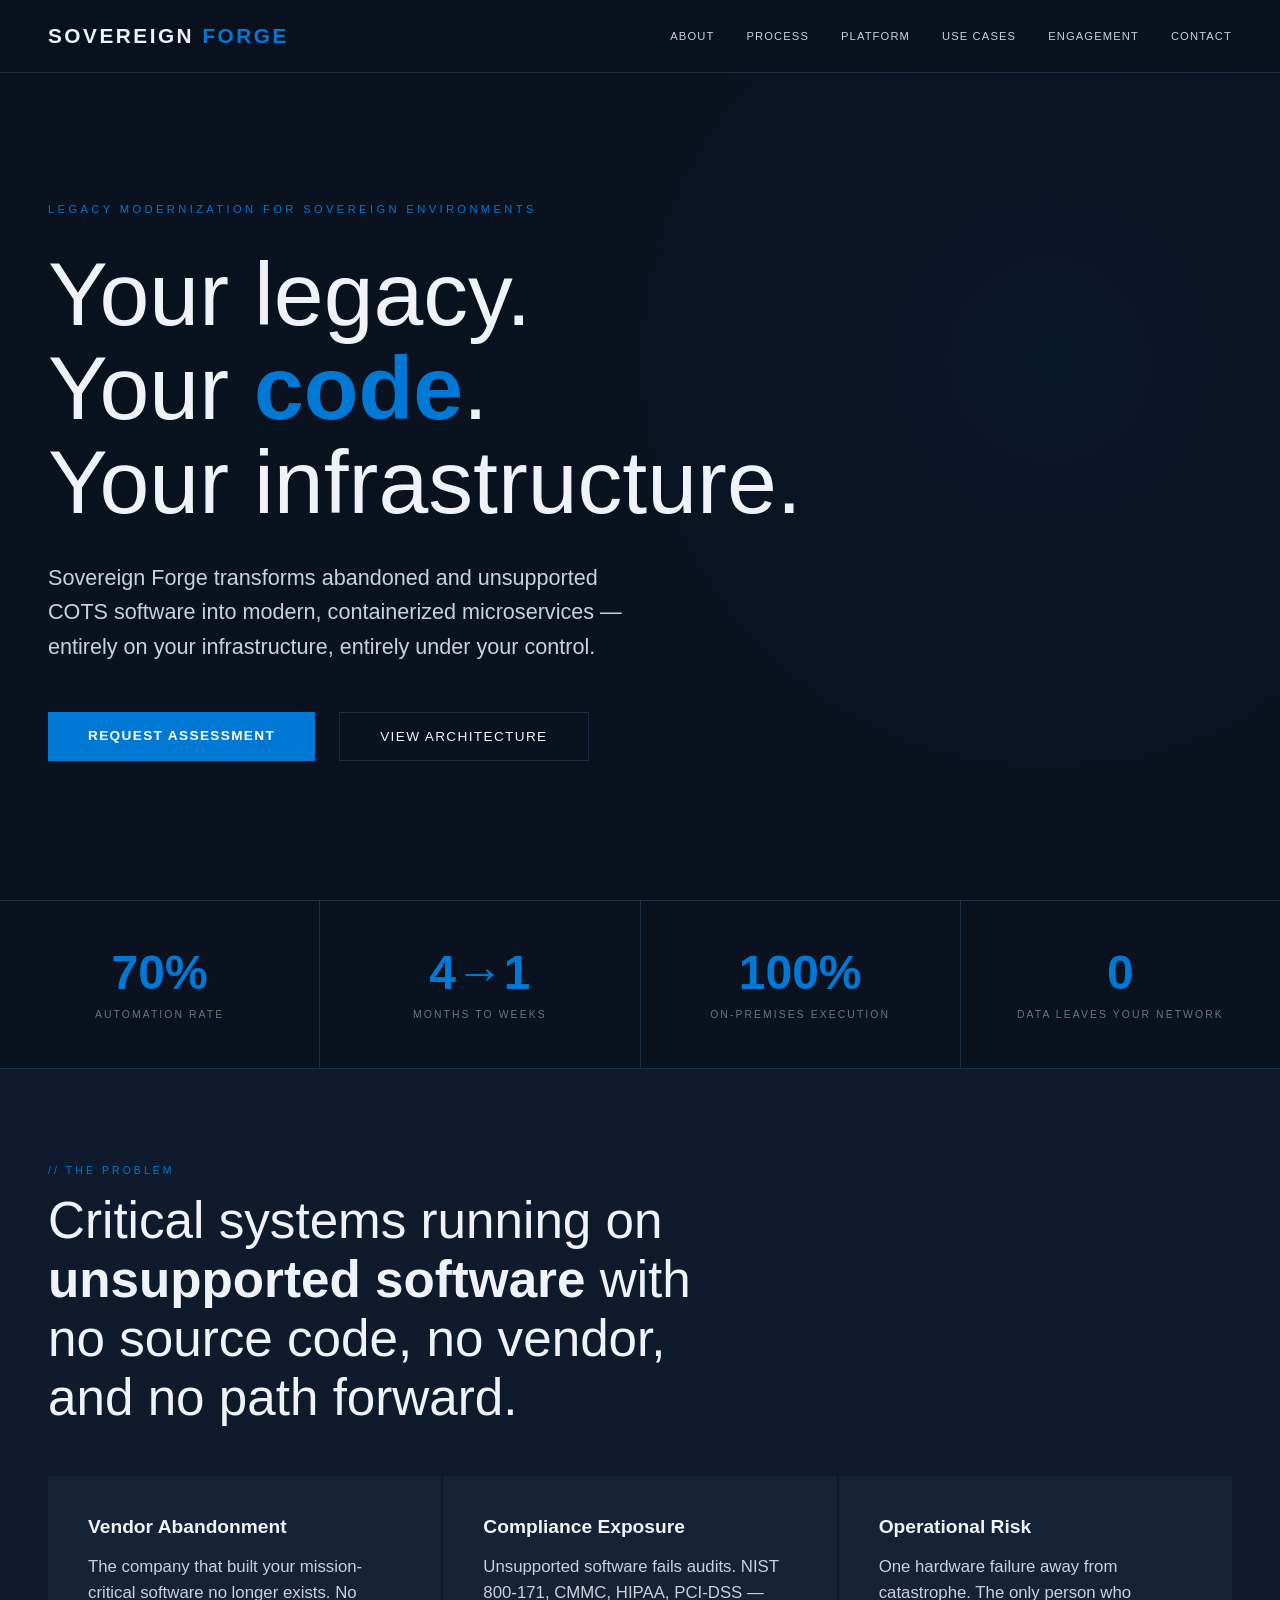
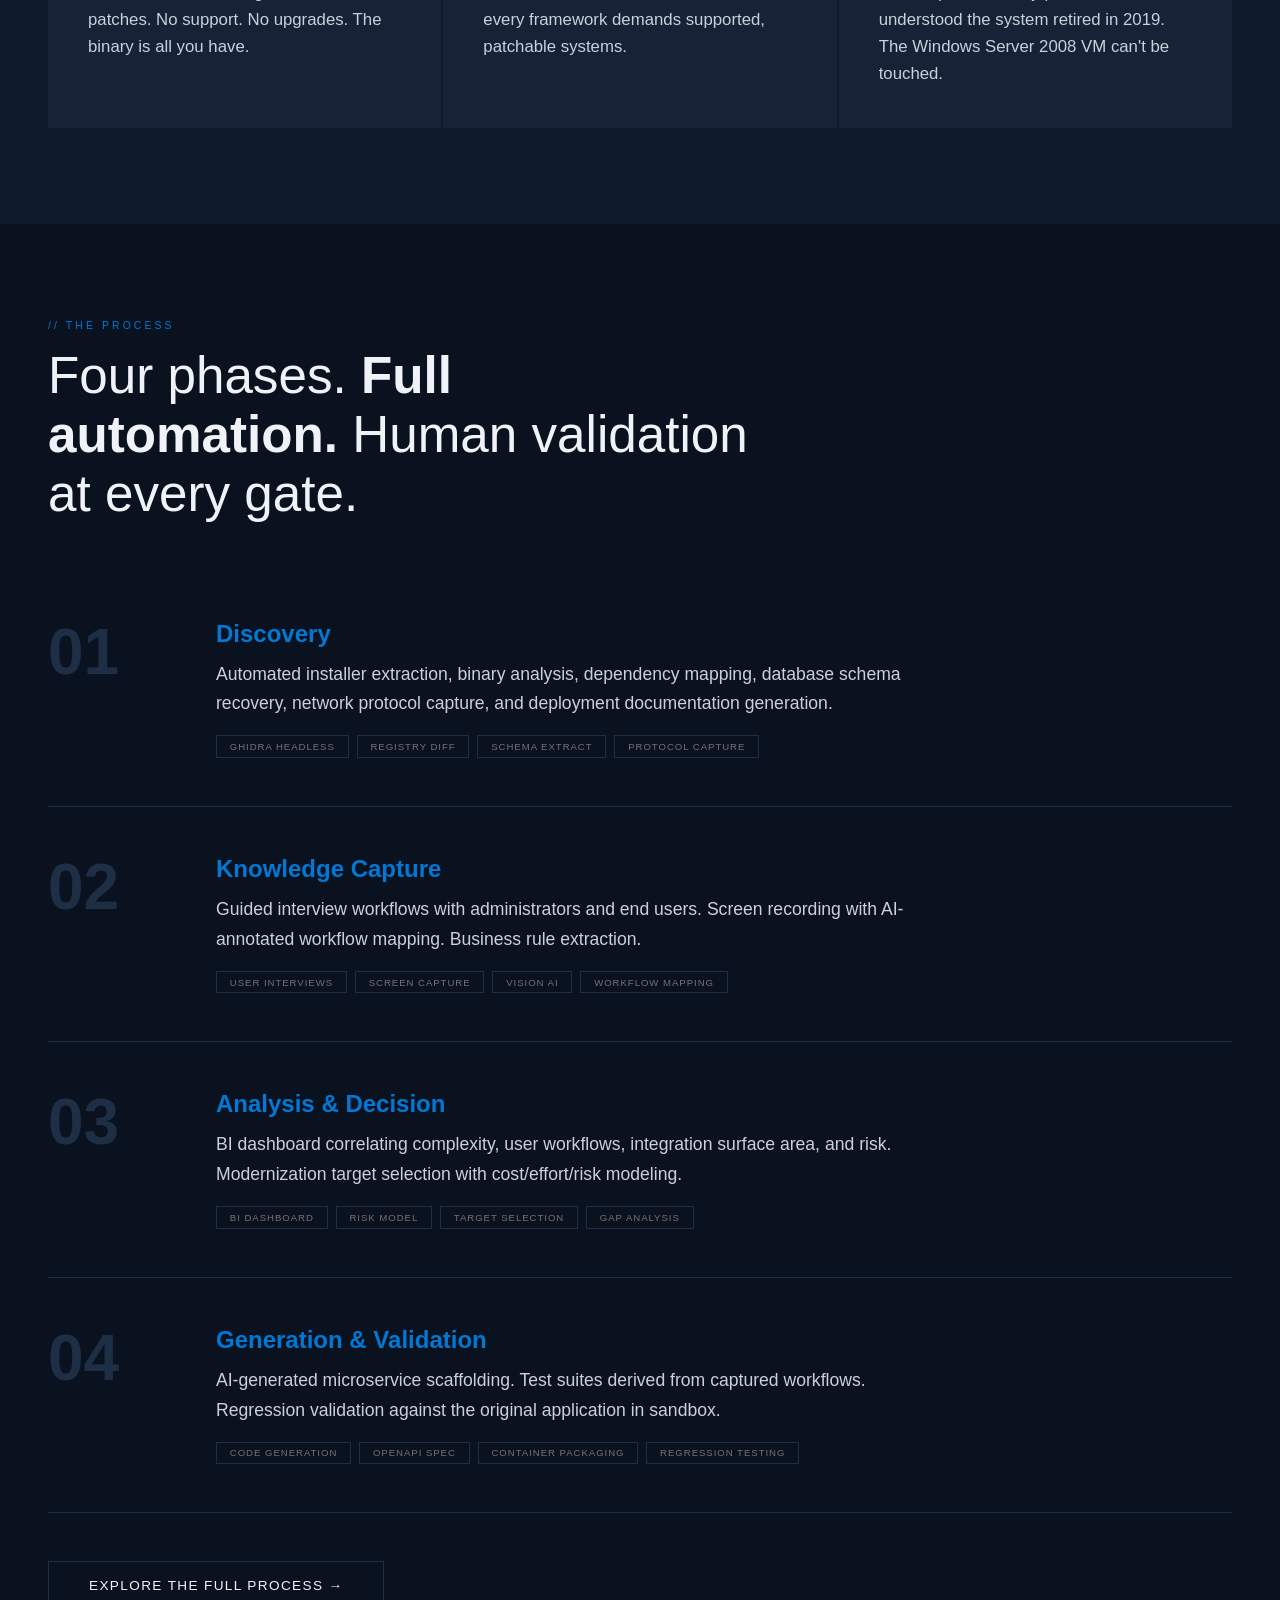
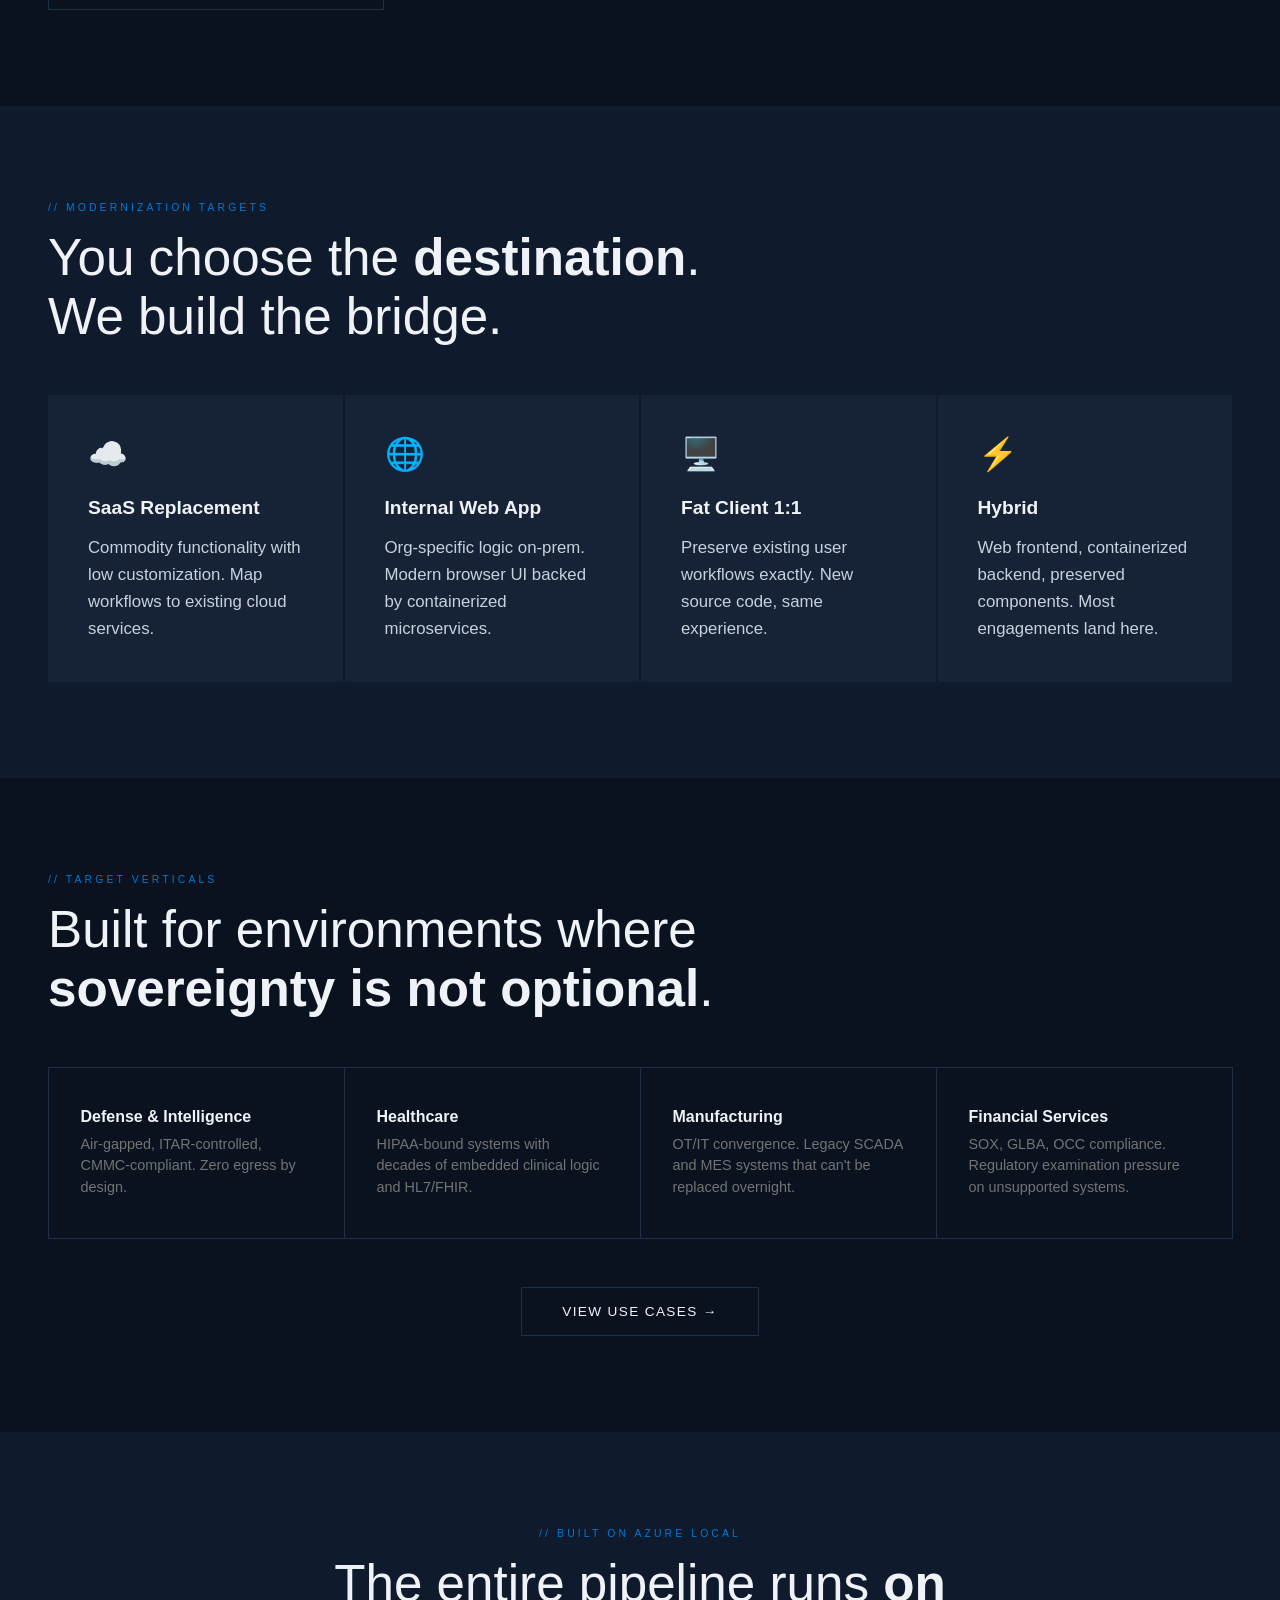
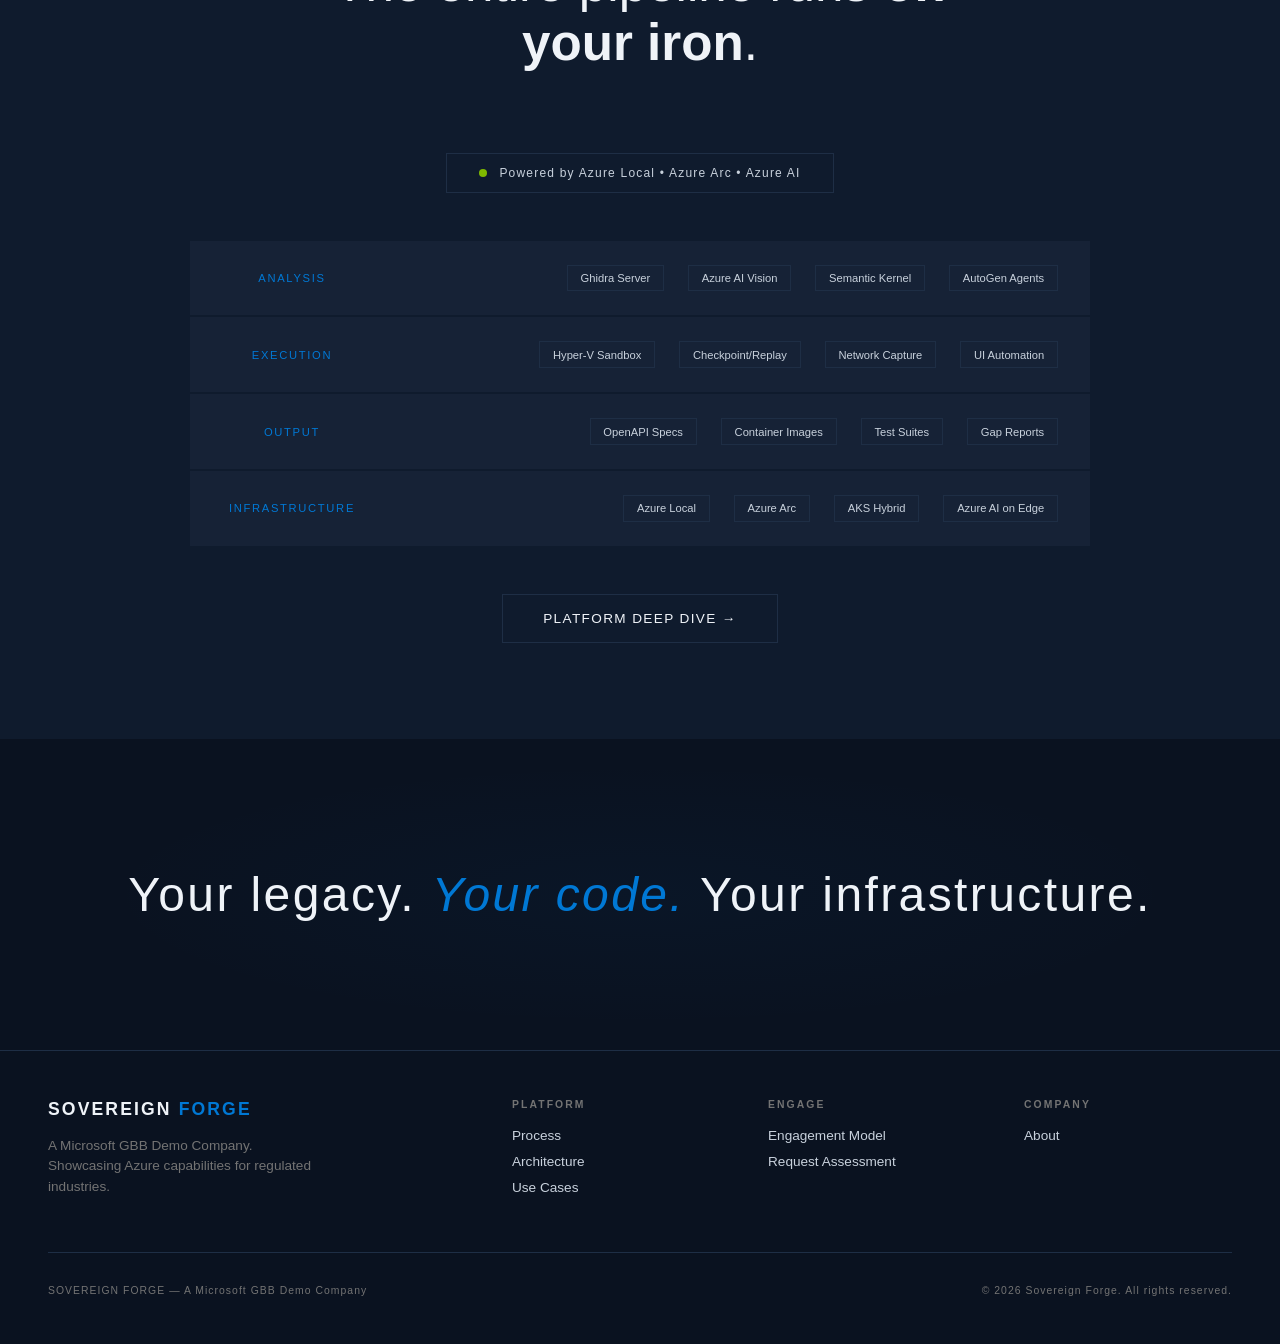
==== commit 7d439ff0: "Clean up demo company language: remove fictional, broaden Azure Local to Azure in branding" ====
--- a/index.html
+++ b/index.html
@@ -1,172 +1,251 @@
 <!DOCTYPE html>
 <html lang="en">
+
 <head>
-<meta charset="UTF-8">
-<meta name="viewport" content="width=device-width, initial-scale=1.0">
-<title>Sovereign Forge — Legacy Modernization for Regulated Industries</title>
-<link rel="stylesheet" href="css/styles.css">
+    <meta charset="UTF-8">
+    <meta name="viewport" content="width=device-width, initial-scale=1.0">
+    <title>Sovereign Forge — Legacy Modernization for Regulated Industries</title>
+    <link rel="stylesheet" href="css/styles.css">
 </head>
+
 <body>
 
-<nav>
-  <a href="index.html" class="logo">SOVEREIGN <span>FORGE</span></a>
-  <ul class="nav-links">
-    <li><a href="about.html">About</a></li>
-    <li><a href="process.html">Process</a></li>
-    <li><a href="platform.html">Platform</a></li>
-    <li><a href="use-cases.html">Use Cases</a></li>
-    <li><a href="engagement.html">Engagement</a></li>
-    <li><a href="contact.html">Contact</a></li>
-  </ul>
-</nav>
-
-<section class="hero">
-  <div class="hero-tag">Legacy Modernization for Sovereign Environments</div>
-  <h1>Your legacy.<br>Your <strong>code</strong>.<br>Your infrastructure.</h1>
-  <p class="hero-sub">Sovereign Forge transforms abandoned and unsupported COTS software into modern, containerized microservices — entirely on your infrastructure, entirely under your control.</p>
-  <div class="hero-cta">
-    <a href="contact.html" class="btn-primary">Request Assessment</a>
-    <a href="platform.html" class="btn-secondary">View Architecture</a>
-  </div>
-</section>
-
-<div class="stats-bar">
-  <div class="stat"><div class="stat-value">70%</div><div class="stat-label">Automation Rate</div></div>
-  <div class="stat"><div class="stat-value">4→1</div><div class="stat-label">Months to Weeks</div></div>
-  <div class="stat"><div class="stat-value">100%</div><div class="stat-label">On-Premises Execution</div></div>
-  <div class="stat"><div class="stat-value">0</div><div class="stat-label">Data Leaves Your Network</div></div>
-</div>
-
-<section class="bg-navy" id="problem">
-  <div class="section-tag">// The Problem</div>
-  <h2 class="section-title">Critical systems running on <strong>unsupported software</strong> with no source code, no vendor, and no path forward.</h2>
-  <div class="card-grid card-grid-3">
-    <div class="card card-accent">
-      <h3>Vendor Abandonment</h3>
-      <p>The company that built your mission-critical software no longer exists. No patches. No support. No upgrades. The binary is all you have.</p>
+    <nav>
+        <a href="index.html" class="logo">SOVEREIGN <span>FORGE</span></a>
+        <ul class="nav-links">
+            <li><a href="about.html">About</a></li>
+            <li><a href="process.html">Process</a></li>
+            <li><a href="platform.html">Platform</a></li>
+            <li><a href="use-cases.html">Use Cases</a></li>
+            <li><a href="engagement.html">Engagement</a></li>
+            <li><a href="contact.html">Contact</a></li>
+        </ul>
+    </nav>
+
+    <section class="hero">
+        <div class="hero-tag">Legacy Modernization for Sovereign Environments</div>
+        <h1>Your legacy.<br>Your <strong>code</strong>.<br>Your infrastructure.</h1>
+        <p class="hero-sub">Sovereign Forge transforms abandoned and unsupported COTS software into modern,
+            containerized microservices — entirely on your infrastructure, entirely under your control.</p>
+        <div class="hero-cta">
+            <a href="contact.html" class="btn-primary">Request Assessment</a>
+            <a href="platform.html" class="btn-secondary">View Architecture</a>
+        </div>
+    </section>
+
+    <div class="stats-bar">
+        <div class="stat">
+            <div class="stat-value">70%</div>
+            <div class="stat-label">Automation Rate</div>
+        </div>
+        <div class="stat">
+            <div class="stat-value">4→1</div>
+            <div class="stat-label">Months to Weeks</div>
+        </div>
+        <div class="stat">
+            <div class="stat-value">100%</div>
+            <div class="stat-label">On-Premises Execution</div>
+        </div>
+        <div class="stat">
+            <div class="stat-value">0</div>
+            <div class="stat-label">Data Leaves Your Network</div>
+        </div>
     </div>
-    <div class="card card-accent">
-      <h3>Compliance Exposure</h3>
-      <p>Unsupported software fails audits. NIST 800-171, CMMC, HIPAA, PCI-DSS — every framework demands supported, patchable systems.</p>
-    </div>
-    <div class="card card-accent">
-      <h3>Operational Risk</h3>
-      <p>One hardware failure away from catastrophe. The only person who understood the system retired in 2019. The Windows Server 2008 VM can't be touched.</p>
-    </div>
-  </div>
-</section>
-
-<section class="bg-deep" id="process">
-  <div class="section-tag">// The Process</div>
-  <h2 class="section-title">Four phases. <strong>Full automation.</strong> Human validation at every gate.</h2>
-  <div class="phase-row">
-    <div class="phase-num">01</div>
-    <div class="phase-content">
-      <h3>Discovery</h3>
-      <p>Automated installer extraction, binary analysis, dependency mapping, database schema recovery, network protocol capture, and deployment documentation generation.</p>
-      <div class="phase-tags"><span class="phase-tag">Ghidra Headless</span><span class="phase-tag">Registry Diff</span><span class="phase-tag">Schema Extract</span><span class="phase-tag">Protocol Capture</span></div>
-    </div>
-  </div>
-  <div class="phase-row">
-    <div class="phase-num">02</div>
-    <div class="phase-content">
-      <h3>Knowledge Capture</h3>
-      <p>Guided interview workflows with administrators and end users. Screen recording with AI-annotated workflow mapping. Business rule extraction.</p>
-      <div class="phase-tags"><span class="phase-tag">User Interviews</span><span class="phase-tag">Screen Capture</span><span class="phase-tag">Vision AI</span><span class="phase-tag">Workflow Mapping</span></div>
-    </div>
-  </div>
-  <div class="phase-row">
-    <div class="phase-num">03</div>
-    <div class="phase-content">
-      <h3>Analysis &amp; Decision</h3>
-      <p>BI dashboard correlating complexity, user workflows, integration surface area, and risk. Modernization target selection with cost/effort/risk modeling.</p>
-      <div class="phase-tags"><span class="phase-tag">BI Dashboard</span><span class="phase-tag">Risk Model</span><span class="phase-tag">Target Selection</span><span class="phase-tag">Gap Analysis</span></div>
-    </div>
-  </div>
-  <div class="phase-row">
-    <div class="phase-num">04</div>
-    <div class="phase-content">
-      <h3>Generation &amp; Validation</h3>
-      <p>AI-generated microservice scaffolding. Test suites derived from captured workflows. Regression validation against the original application in sandbox.</p>
-      <div class="phase-tags"><span class="phase-tag">Code Generation</span><span class="phase-tag">OpenAPI Spec</span><span class="phase-tag">Container Packaging</span><span class="phase-tag">Regression Testing</span></div>
-    </div>
-  </div>
-  <div style="margin-top: 3rem;"><a href="process.html" class="btn-secondary">Explore the Full Process →</a></div>
-</section>
-
-<section class="bg-navy" id="targets">
-  <div class="section-tag">// Modernization Targets</div>
-  <h2 class="section-title">You choose the <strong>destination</strong>. We build the bridge.</h2>
-  <div class="card-grid card-grid-4">
-    <div class="card"><div class="card-icon">☁️</div><h3>SaaS Replacement</h3><p>Commodity functionality with low customization. Map workflows to existing cloud services.</p></div>
-    <div class="card"><div class="card-icon">🌐</div><h3>Internal Web App</h3><p>Org-specific logic on-prem. Modern browser UI backed by containerized microservices.</p></div>
-    <div class="card"><div class="card-icon">🖥️</div><h3>Fat Client 1:1</h3><p>Preserve existing user workflows exactly. New source code, same experience.</p></div>
-    <div class="card"><div class="card-icon">⚡</div><h3>Hybrid</h3><p>Web frontend, containerized backend, preserved components. Most engagements land here.</p></div>
-  </div>
-</section>
-
-<section class="bg-deep" id="verticals">
-  <div class="section-tag">// Target Verticals</div>
-  <h2 class="section-title">Built for environments where <strong>sovereignty is not optional</strong>.</h2>
-  <div class="vert-grid">
-    <div class="vert-item"><h3>Defense &amp; Intelligence</h3><p>Air-gapped, ITAR-controlled, CMMC-compliant. Zero egress by design.</p></div>
-    <div class="vert-item"><h3>Healthcare</h3><p>HIPAA-bound systems with decades of embedded clinical logic and HL7/FHIR.</p></div>
-    <div class="vert-item"><h3>Manufacturing</h3><p>OT/IT convergence. Legacy SCADA and MES systems that can't be replaced overnight.</p></div>
-    <div class="vert-item"><h3>Financial Services</h3><p>SOX, GLBA, OCC compliance. Regulatory examination pressure on unsupported systems.</p></div>
-  </div>
-  <div style="margin-top: 3rem; text-align: center;"><a href="use-cases.html" class="btn-secondary">View Use Cases →</a></div>
-</section>
-
-<section class="bg-navy" id="platform" style="text-align: center;">
-  <div class="section-tag">// Built on Azure Local</div>
-  <h2 class="section-title" style="margin-left:auto;margin-right:auto;">The entire pipeline runs <strong>on your iron</strong>.</h2>
-  <div class="platform-badge"><span class="dot"></span>Powered by Azure Local &bull; Azure Arc &bull; Azure AI</div>
-  <div class="arch-diagram">
-    <div class="arch-layer"><span class="arch-label">Analysis</span><div class="arch-items"><span class="arch-item">Ghidra Server</span><span class="arch-item">Azure AI Vision</span><span class="arch-item">Semantic Kernel</span><span class="arch-item">AutoGen Agents</span></div></div>
-    <div class="arch-layer"><span class="arch-label">Execution</span><div class="arch-items"><span class="arch-item">Hyper-V Sandbox</span><span class="arch-item">Checkpoint/Replay</span><span class="arch-item">Network Capture</span><span class="arch-item">UI Automation</span></div></div>
-    <div class="arch-layer"><span class="arch-label">Output</span><div class="arch-items"><span class="arch-item">OpenAPI Specs</span><span class="arch-item">Container Images</span><span class="arch-item">Test Suites</span><span class="arch-item">Gap Reports</span></div></div>
-    <div class="arch-layer"><span class="arch-label">Infrastructure</span><div class="arch-items"><span class="arch-item">Azure Local</span><span class="arch-item">Azure Arc</span><span class="arch-item">AKS Hybrid</span><span class="arch-item">Azure AI on Edge</span></div></div>
-  </div>
-  <div style="margin-top: 3rem;"><a href="platform.html" class="btn-secondary">Platform Deep Dive →</a></div>
-</section>
-
-<section class="tagline-section">
-  <p class="tagline">Your legacy. <em>Your code.</em> Your infrastructure.</p>
-</section>
-
-<footer>
-  <div class="footer-inner">
-    <div class="footer-brand">
-      <a href="index.html" class="logo">SOVEREIGN <span>FORGE</span></a>
-      <p>A Microsoft GBB Demo Company. Fictional entity for Azure Local demonstration purposes.</p>
-    </div>
-    <div class="footer-col">
-      <h4>Platform</h4>
-      <ul>
-        <li><a href="process.html">Process</a></li>
-        <li><a href="platform.html">Architecture</a></li>
-        <li><a href="use-cases.html">Use Cases</a></li>
-      </ul>
-    </div>
-    <div class="footer-col">
-      <h4>Engage</h4>
-      <ul>
-        <li><a href="engagement.html">Engagement Model</a></li>
-        <li><a href="contact.html">Request Assessment</a></li>
-      </ul>
-    </div>
-    <div class="footer-col">
-      <h4>Company</h4>
-      <ul>
-        <li><a href="about.html">About</a></li>
-      </ul>
-    </div>
-  </div>
-  <div class="footer-bottom">
-    <span>SOVEREIGN FORGE — A Microsoft GBB Demo Company</span>
-    <span>&copy; 2026 Sovereign Forge. All rights reserved.</span>
-  </div>
-</footer>
+
+    <section class="bg-navy" id="problem">
+        <div class="section-tag">// The Problem</div>
+        <h2 class="section-title">Critical systems running on <strong>unsupported software</strong> with no source code,
+            no vendor, and no path forward.</h2>
+        <div class="card-grid card-grid-3">
+            <div class="card card-accent">
+                <h3>Vendor Abandonment</h3>
+                <p>The company that built your mission-critical software no longer exists. No patches. No support. No
+                    upgrades. The binary is all you have.</p>
+            </div>
+            <div class="card card-accent">
+                <h3>Compliance Exposure</h3>
+                <p>Unsupported software fails audits. NIST 800-171, CMMC, HIPAA, PCI-DSS — every framework demands
+                    supported, patchable systems.</p>
+            </div>
+            <div class="card card-accent">
+                <h3>Operational Risk</h3>
+                <p>One hardware failure away from catastrophe. The only person who understood the system retired in
+                    2019. The Windows Server 2008 VM can't be touched.</p>
+            </div>
+        </div>
+    </section>
+
+    <section class="bg-deep" id="process">
+        <div class="section-tag">// The Process</div>
+        <h2 class="section-title">Four phases. <strong>Full automation.</strong> Human validation at every gate.</h2>
+        <div class="phase-row">
+            <div class="phase-num">01</div>
+            <div class="phase-content">
+                <h3>Discovery</h3>
+                <p>Automated installer extraction, binary analysis, dependency mapping, database schema recovery,
+                    network protocol capture, and deployment documentation generation.</p>
+                <div class="phase-tags"><span class="phase-tag">Ghidra Headless</span><span class="phase-tag">Registry
+                        Diff</span><span class="phase-tag">Schema Extract</span><span class="phase-tag">Protocol
+                        Capture</span></div>
+            </div>
+        </div>
+        <div class="phase-row">
+            <div class="phase-num">02</div>
+            <div class="phase-content">
+                <h3>Knowledge Capture</h3>
+                <p>Guided interview workflows with administrators and end users. Screen recording with AI-annotated
+                    workflow mapping. Business rule extraction.</p>
+                <div class="phase-tags"><span class="phase-tag">User Interviews</span><span class="phase-tag">Screen
+                        Capture</span><span class="phase-tag">Vision AI</span><span class="phase-tag">Workflow
+                        Mapping</span></div>
+            </div>
+        </div>
+        <div class="phase-row">
+            <div class="phase-num">03</div>
+            <div class="phase-content">
+                <h3>Analysis &amp; Decision</h3>
+                <p>BI dashboard correlating complexity, user workflows, integration surface area, and risk.
+                    Modernization target selection with cost/effort/risk modeling.</p>
+                <div class="phase-tags"><span class="phase-tag">BI Dashboard</span><span class="phase-tag">Risk
+                        Model</span><span class="phase-tag">Target Selection</span><span class="phase-tag">Gap
+                        Analysis</span></div>
+            </div>
+        </div>
+        <div class="phase-row">
+            <div class="phase-num">04</div>
+            <div class="phase-content">
+                <h3>Generation &amp; Validation</h3>
+                <p>AI-generated microservice scaffolding. Test suites derived from captured workflows. Regression
+                    validation against the original application in sandbox.</p>
+                <div class="phase-tags"><span class="phase-tag">Code Generation</span><span class="phase-tag">OpenAPI
+                        Spec</span><span class="phase-tag">Container Packaging</span><span class="phase-tag">Regression
+                        Testing</span></div>
+            </div>
+        </div>
+        <div style="margin-top: 3rem;"><a href="process.html" class="btn-secondary">Explore the Full Process →</a></div>
+    </section>
+
+    <section class="bg-navy" id="targets">
+        <div class="section-tag">// Modernization Targets</div>
+        <h2 class="section-title">You choose the <strong>destination</strong>. We build the bridge.</h2>
+        <div class="card-grid card-grid-4">
+            <div class="card">
+                <div class="card-icon">☁️</div>
+                <h3>SaaS Replacement</h3>
+                <p>Commodity functionality with low customization. Map workflows to existing cloud services.</p>
+            </div>
+            <div class="card">
+                <div class="card-icon">🌐</div>
+                <h3>Internal Web App</h3>
+                <p>Org-specific logic on-prem. Modern browser UI backed by containerized microservices.</p>
+            </div>
+            <div class="card">
+                <div class="card-icon">🖥️</div>
+                <h3>Fat Client 1:1</h3>
+                <p>Preserve existing user workflows exactly. New source code, same experience.</p>
+            </div>
+            <div class="card">
+                <div class="card-icon">⚡</div>
+                <h3>Hybrid</h3>
+                <p>Web frontend, containerized backend, preserved components. Most engagements land here.</p>
+            </div>
+        </div>
+    </section>
+
+    <section class="bg-deep" id="verticals">
+        <div class="section-tag">// Target Verticals</div>
+        <h2 class="section-title">Built for environments where <strong>sovereignty is not optional</strong>.</h2>
+        <div class="vert-grid">
+            <div class="vert-item">
+                <h3>Defense &amp; Intelligence</h3>
+                <p>Air-gapped, ITAR-controlled, CMMC-compliant. Zero egress by design.</p>
+            </div>
+            <div class="vert-item">
+                <h3>Healthcare</h3>
+                <p>HIPAA-bound systems with decades of embedded clinical logic and HL7/FHIR.</p>
+            </div>
+            <div class="vert-item">
+                <h3>Manufacturing</h3>
+                <p>OT/IT convergence. Legacy SCADA and MES systems that can't be replaced overnight.</p>
+            </div>
+            <div class="vert-item">
+                <h3>Financial Services</h3>
+                <p>SOX, GLBA, OCC compliance. Regulatory examination pressure on unsupported systems.</p>
+            </div>
+        </div>
+        <div style="margin-top: 3rem; text-align: center;"><a href="use-cases.html" class="btn-secondary">View Use Cases
+                →</a></div>
+    </section>
+
+    <section class="bg-navy" id="platform" style="text-align: center;">
+        <div class="section-tag">// Built on Azure Local</div>
+        <h2 class="section-title" style="margin-left:auto;margin-right:auto;">The entire pipeline runs <strong>on your
+                iron</strong>.</h2>
+        <div class="platform-badge"><span class="dot"></span>Powered by Azure Local &bull; Azure Arc &bull; Azure AI
+        </div>
+        <div class="arch-diagram">
+            <div class="arch-layer"><span class="arch-label">Analysis</span>
+                <div class="arch-items"><span class="arch-item">Ghidra Server</span><span class="arch-item">Azure AI
+                        Vision</span><span class="arch-item">Semantic Kernel</span><span class="arch-item">AutoGen
+                        Agents</span></div>
+            </div>
+            <div class="arch-layer"><span class="arch-label">Execution</span>
+                <div class="arch-items"><span class="arch-item">Hyper-V Sandbox</span><span
+                        class="arch-item">Checkpoint/Replay</span><span class="arch-item">Network Capture</span><span
+                        class="arch-item">UI Automation</span></div>
+            </div>
+            <div class="arch-layer"><span class="arch-label">Output</span>
+                <div class="arch-items"><span class="arch-item">OpenAPI Specs</span><span class="arch-item">Container
+                        Images</span><span class="arch-item">Test Suites</span><span class="arch-item">Gap
+                        Reports</span></div>
+            </div>
+            <div class="arch-layer"><span class="arch-label">Infrastructure</span>
+                <div class="arch-items"><span class="arch-item">Azure Local</span><span class="arch-item">Azure
+                        Arc</span><span class="arch-item">AKS Hybrid</span><span class="arch-item">Azure AI on
+                        Edge</span></div>
+            </div>
+        </div>
+        <div style="margin-top: 3rem;"><a href="platform.html" class="btn-secondary">Platform Deep Dive →</a></div>
+    </section>
+
+    <section class="tagline-section">
+        <p class="tagline">Your legacy. <em>Your code.</em> Your infrastructure.</p>
+    </section>
+
+    <footer>
+        <div class="footer-inner">
+            <div class="footer-brand">
+                <a href="index.html" class="logo">SOVEREIGN <span>FORGE</span></a>
+                <p>A Microsoft GBB Demo Company. Showcasing Azure capabilities for regulated industries.</p>
+            </div>
+            <div class="footer-col">
+                <h4>Platform</h4>
+                <ul>
+                    <li><a href="process.html">Process</a></li>
+                    <li><a href="platform.html">Architecture</a></li>
+                    <li><a href="use-cases.html">Use Cases</a></li>
+                </ul>
+            </div>
+            <div class="footer-col">
+                <h4>Engage</h4>
+                <ul>
+                    <li><a href="engagement.html">Engagement Model</a></li>
+                    <li><a href="contact.html">Request Assessment</a></li>
+                </ul>
+            </div>
+            <div class="footer-col">
+                <h4>Company</h4>
+                <ul>
+                    <li><a href="about.html">About</a></li>
+                </ul>
+            </div>
+        </div>
+        <div class="footer-bottom">
+            <span>SOVEREIGN FORGE — A Microsoft GBB Demo Company</span>
+            <span>&copy; 2026 Sovereign Forge. All rights reserved.</span>
+        </div>
+    </footer>
 
 </body>
-</html>
+
+</html>
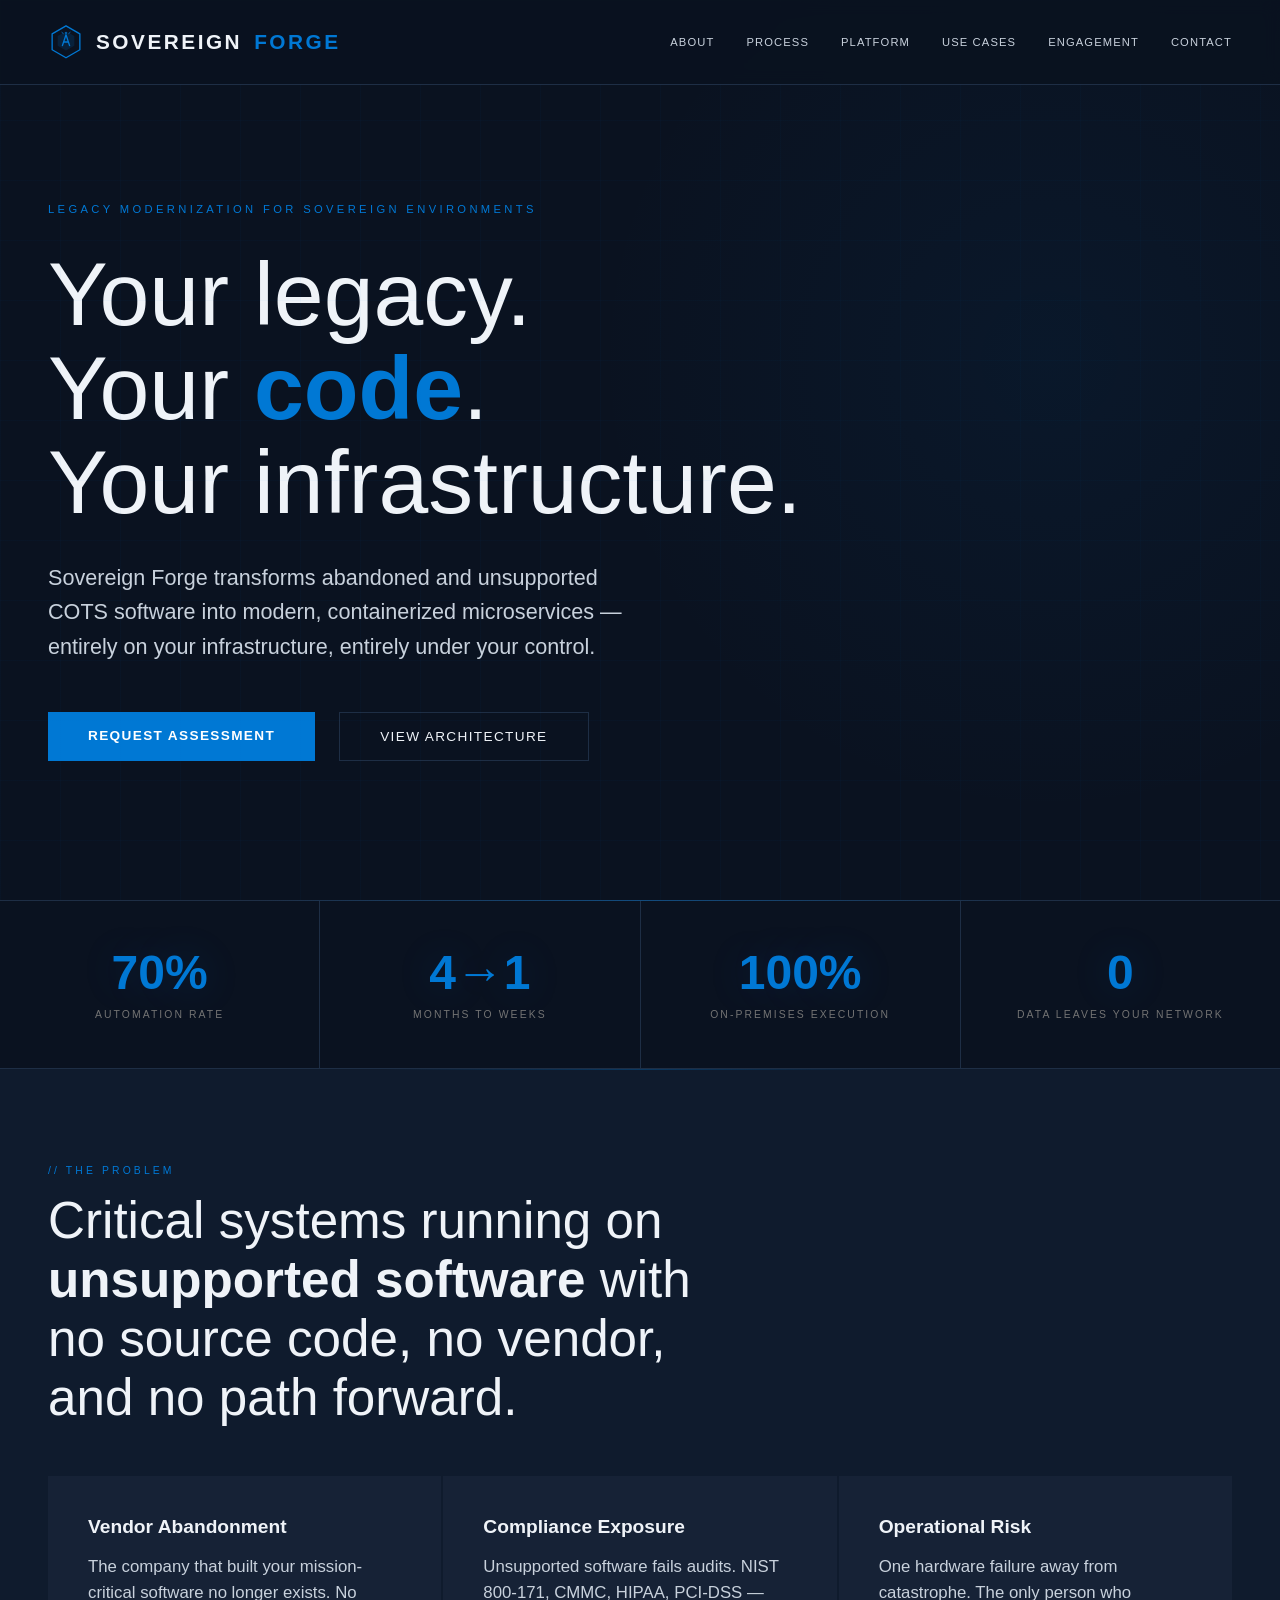
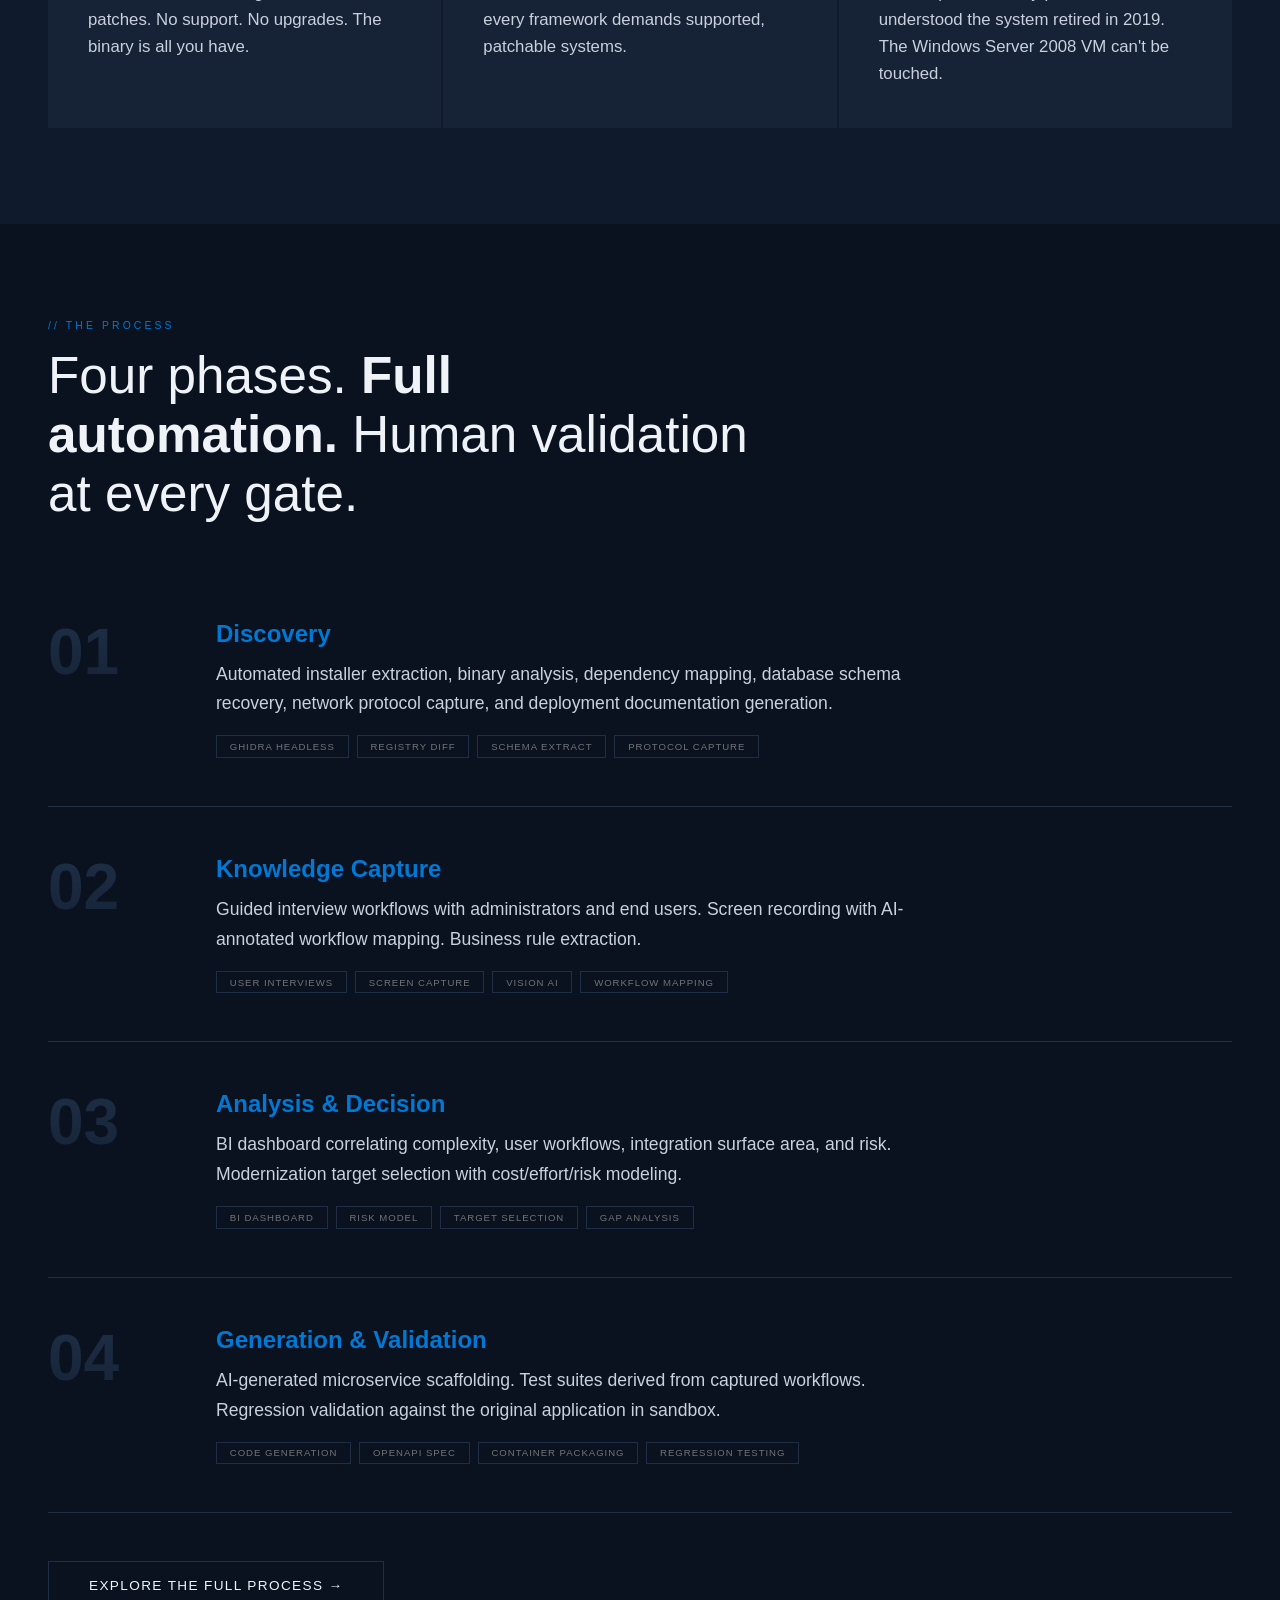
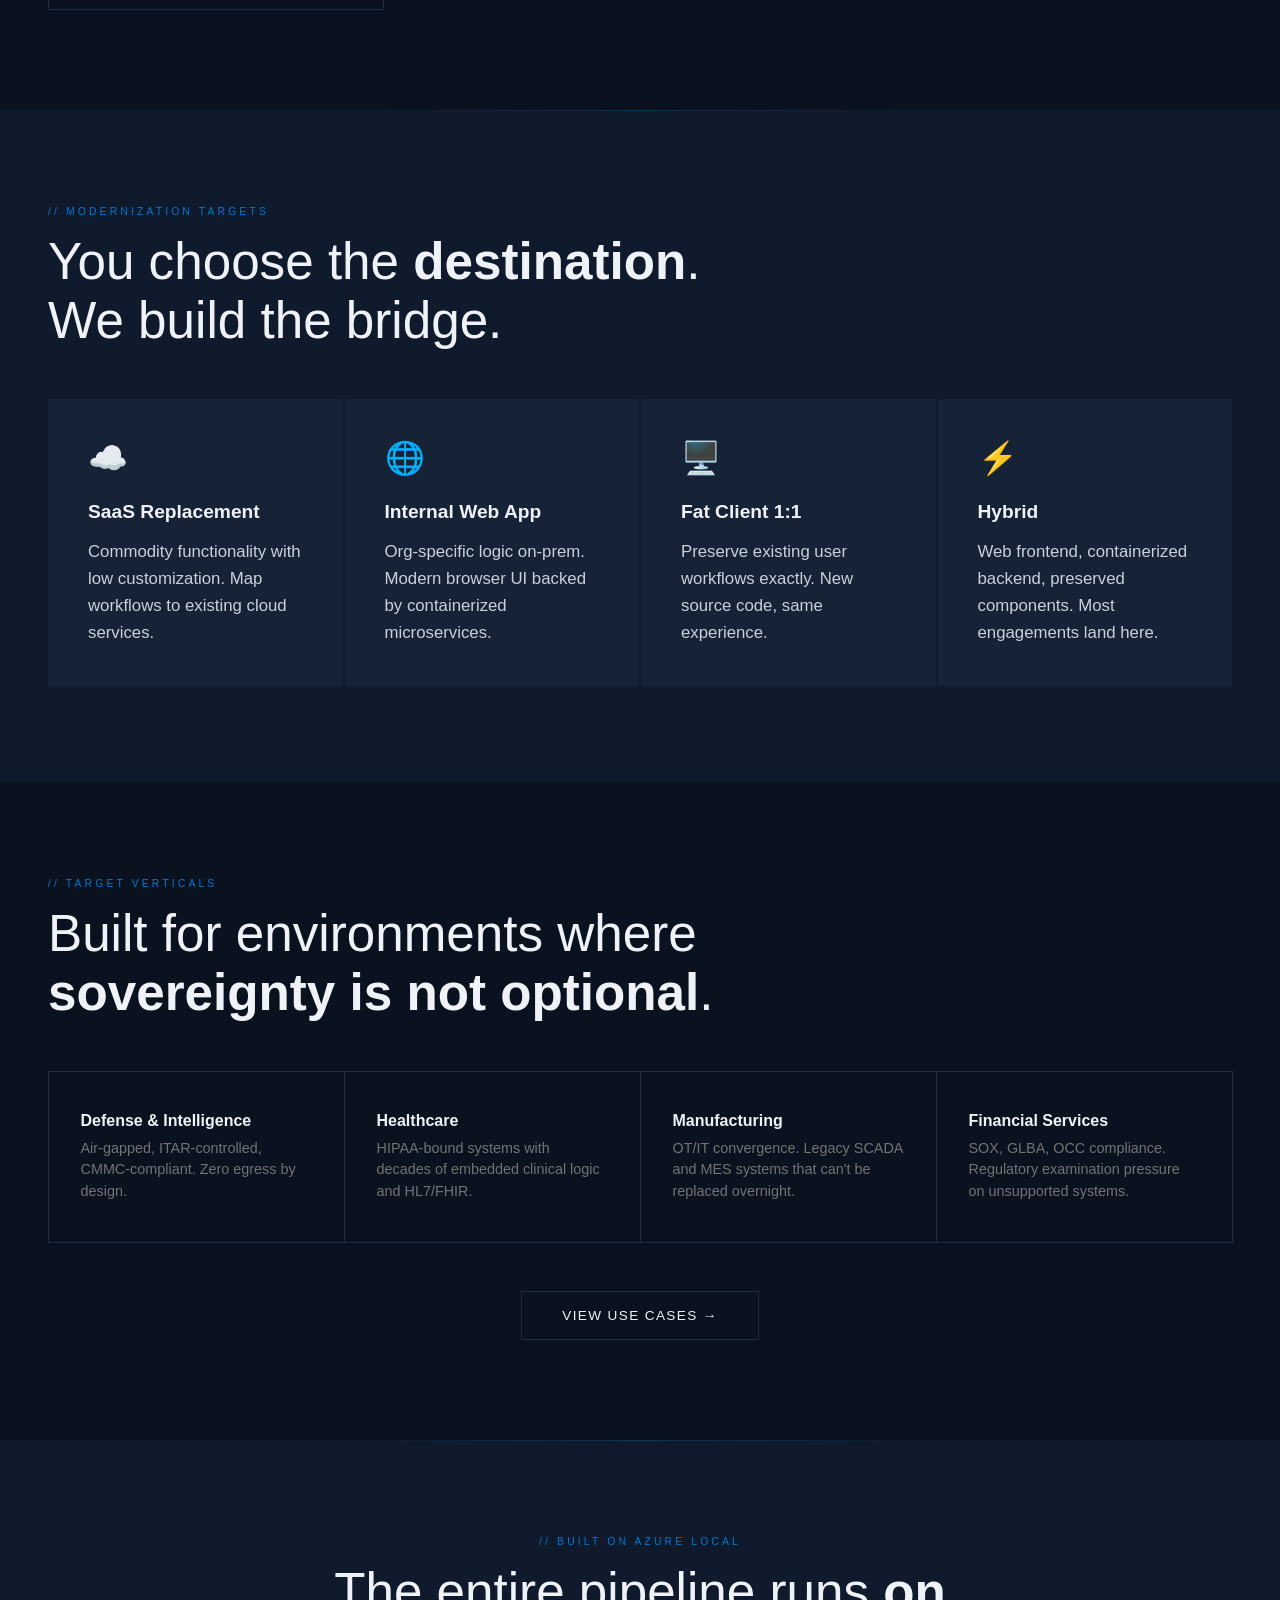
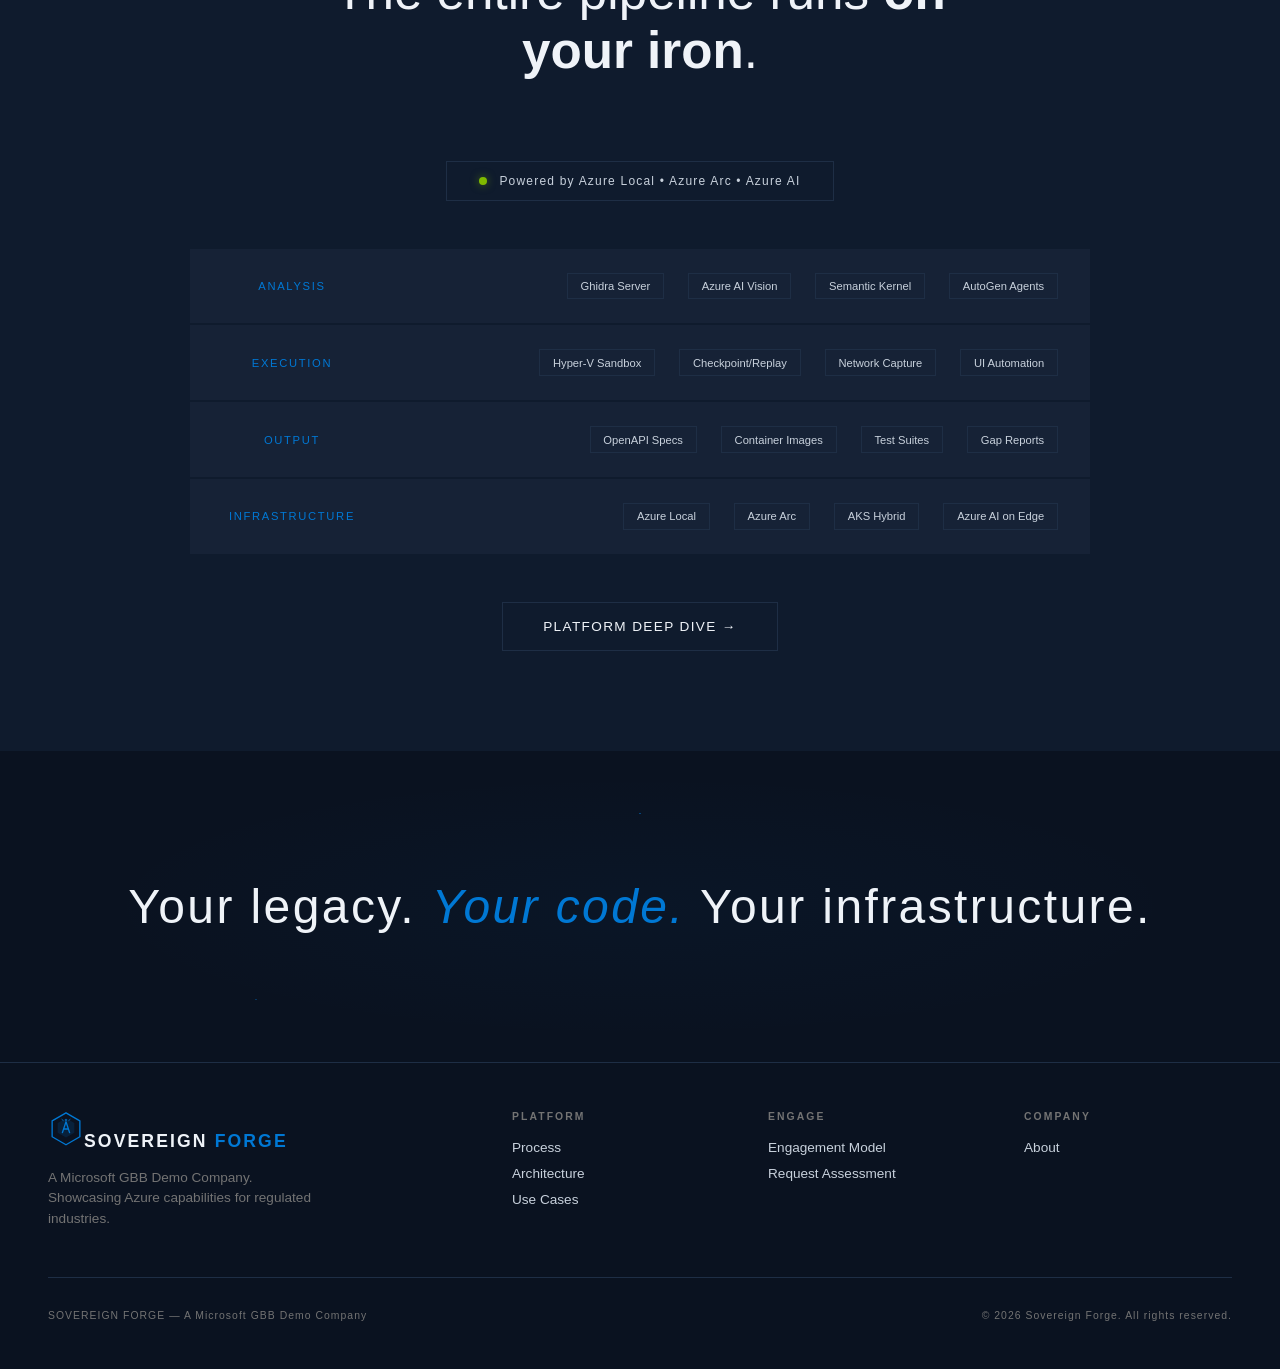
==== commit 5dcc8c09: "Add logo, favicon, and CSS visual enhancements SVG hex forge icon + wordmark logo, favicon across al" ====
--- a/index.html
+++ b/index.html
@@ -5,13 +5,13 @@
     <meta charset="UTF-8">
     <meta name="viewport" content="width=device-width, initial-scale=1.0">
     <title>Sovereign Forge — Legacy Modernization for Regulated Industries</title>
-    <link rel="stylesheet" href="css/styles.css">
+    <link rel="icon" type="image/svg+xml" href="img/icon.svg"><link rel="stylesheet" href="css/styles.css">
 </head>
 
 <body>
 
     <nav>
-        <a href="index.html" class="logo">SOVEREIGN <span>FORGE</span></a>
+        <a href="index.html" class="logo"><img src="img/icon.svg" alt="Sovereign Forge">SOVEREIGN <span>FORGE</span></a>
         <ul class="nav-links">
             <li><a href="about.html">About</a></li>
             <li><a href="process.html">Process</a></li>
@@ -215,7 +215,7 @@
     <footer>
         <div class="footer-inner">
             <div class="footer-brand">
-                <a href="index.html" class="logo">SOVEREIGN <span>FORGE</span></a>
+                <a href="index.html" class="logo"><img src="img/icon.svg" alt="Sovereign Forge">SOVEREIGN <span>FORGE</span></a>
                 <p>A Microsoft GBB Demo Company. Showcasing Azure capabilities for regulated industries.</p>
             </div>
             <div class="footer-col">
--- a/css/styles.css
+++ b/css/styles.css
@@ -59,12 +59,20 @@
 }
 
 .logo {
+    display: inline-flex;
+    align-items: center;
+    gap: 0.75rem;
     font-weight: 700;
     font-size: 1.3rem;
     letter-spacing: 0.12em;
     text-transform: uppercase;
     text-decoration: none;
     color: var(--ms-white);
+}
+
+.logo img {
+    height: 36px;
+    width: auto;
 }
 
 .logo span {
@@ -691,6 +699,348 @@
     }
 }
 
+@keyframes gridScroll {
+    0% {
+        transform: translateY(0);
+    }
+
+    100% {
+        transform: translateY(60px);
+    }
+}
+
+@keyframes glowPulse {
+
+    0%,
+    100% {
+        opacity: 0.4;
+    }
+
+    50% {
+        opacity: 0.8;
+    }
+}
+
+@keyframes scanline {
+    0% {
+        transform: translateY(-100%);
+    }
+
+    100% {
+        transform: translateY(100vh);
+    }
+}
+
+@keyframes floatUp {
+    0% {
+        transform: translateY(0) scale(1);
+        opacity: 0.3;
+    }
+
+    50% {
+        opacity: 0.6;
+    }
+
+    100% {
+        transform: translateY(-200px) scale(0.5);
+        opacity: 0;
+    }
+}
+
+/* ---- Visual Enhancements: Grid Pattern Overlay ---- */
+.hero::after {
+    content: '';
+    position: absolute;
+    inset: 0;
+    background-image:
+        linear-gradient(rgba(0, 120, 212, 0.03) 1px, transparent 1px),
+        linear-gradient(90deg, rgba(0, 120, 212, 0.03) 1px, transparent 1px);
+    background-size: 60px 60px;
+    pointer-events: none;
+    animation: gridScroll 8s linear infinite;
+}
+
+.page-header::after {
+    content: '';
+    position: absolute;
+    inset: 0;
+    background-image:
+        linear-gradient(rgba(0, 120, 212, 0.03) 1px, transparent 1px),
+        linear-gradient(90deg, rgba(0, 120, 212, 0.03) 1px, transparent 1px);
+    background-size: 60px 60px;
+    pointer-events: none;
+}
+
+/* ---- Visual Enhancements: Section Divider Glow ---- */
+.bg-navy {
+    position: relative;
+}
+
+.bg-deep {
+    position: relative;
+}
+
+.bg-navy::before {
+    content: '';
+    position: absolute;
+    top: 0;
+    left: 50%;
+    transform: translateX(-50%);
+    width: 40%;
+    height: 1px;
+    background: linear-gradient(90deg, transparent, rgba(0, 120, 212, 0.3), transparent);
+}
+
+/* ---- Visual Enhancements: Card Glow on Hover ---- */
+.card::after {
+    content: '';
+    position: absolute;
+    top: -50%;
+    left: -50%;
+    width: 200%;
+    height: 200%;
+    background: radial-gradient(circle at var(--mouse-x, 50%) var(--mouse-y, 50%), rgba(0, 120, 212, 0.06), transparent 60%);
+    pointer-events: none;
+    opacity: 0;
+    transition: opacity 0.4s;
+}
+
+.card:hover::after {
+    opacity: 1;
+}
+
+/* ---- Visual Enhancements: Stat Value Glow ---- */
+.stat-value {
+    text-shadow: 0 0 40px rgba(0, 120, 212, 0.2);
+}
+
+.stat {
+    position: relative;
+    transition: background 0.3s;
+}
+
+.stat:hover {
+    background: rgba(0, 120, 212, 0.03);
+}
+
+/* ---- Visual Enhancements: Phase Number Enhancement ---- */
+.phase-num {
+    background: linear-gradient(180deg, var(--ms-border) 0%, rgba(30, 46, 69, 0.3) 100%);
+    -webkit-background-clip: text;
+    -webkit-text-fill-color: transparent;
+    background-clip: text;
+    transition: all 0.4s;
+}
+
+.phase-row:hover .phase-num {
+    background: linear-gradient(180deg, var(--ms-blue) 0%, rgba(0, 120, 212, 0.3) 100%);
+    -webkit-background-clip: text;
+    -webkit-text-fill-color: transparent;
+    background-clip: text;
+}
+
+/* ---- Visual Enhancements: Phase Tag Enhancement ---- */
+.phase-tag {
+    transition: all 0.3s;
+}
+
+.phase-tag:hover {
+    border-color: var(--ms-blue);
+    color: var(--ms-blue);
+    box-shadow: 0 0 10px rgba(0, 120, 212, 0.15);
+}
+
+/* ---- Visual Enhancements: Arch Layer Enhancement ---- */
+.arch-layer {
+    transition: all 0.3s;
+    position: relative;
+}
+
+.arch-layer:hover {
+    background: var(--ms-border);
+}
+
+.arch-layer::before {
+    content: '';
+    position: absolute;
+    left: 0;
+    top: 0;
+    height: 100%;
+    width: 3px;
+    background: var(--ms-blue);
+    transform: scaleY(0);
+    transition: transform 0.3s;
+}
+
+.arch-layer:hover::before {
+    transform: scaleY(1);
+}
+
+.arch-item {
+    transition: all 0.3s;
+}
+
+.arch-item:hover {
+    border-color: var(--ms-blue);
+    color: var(--ms-white);
+    box-shadow: 0 0 15px rgba(0, 120, 212, 0.1);
+}
+
+/* ---- Visual Enhancements: Vertical Card Glow Line ---- */
+.vert-item {
+    position: relative;
+    overflow: hidden;
+}
+
+.vert-item::after {
+    content: '';
+    position: absolute;
+    bottom: 0;
+    left: 0;
+    width: 100%;
+    height: 2px;
+    background: linear-gradient(90deg, transparent, var(--ms-blue), transparent);
+    transform: scaleX(0);
+    transition: transform 0.5s;
+}
+
+.vert-item:hover::after {
+    transform: scaleX(1);
+}
+
+/* ---- Visual Enhancements: Tagline Section Particles ---- */
+.tagline-section::after {
+    content: '';
+    position: absolute;
+    inset: 0;
+    background-image:
+        radial-gradient(1px 1px at 10% 30%, rgba(0, 120, 212, 0.4) 50%, transparent 50%),
+        radial-gradient(1px 1px at 30% 60%, rgba(0, 120, 212, 0.3) 50%, transparent 50%),
+        radial-gradient(1.5px 1.5px at 50% 20%, rgba(0, 120, 212, 0.5) 50%, transparent 50%),
+        radial-gradient(1px 1px at 70% 70%, rgba(0, 120, 212, 0.3) 50%, transparent 50%),
+        radial-gradient(1px 1px at 85% 40%, rgba(0, 120, 212, 0.4) 50%, transparent 50%),
+        radial-gradient(1.5px 1.5px at 20% 80%, rgba(0, 120, 212, 0.35) 50%, transparent 50%),
+        radial-gradient(1px 1px at 60% 45%, rgba(0, 120, 212, 0.3) 50%, transparent 50%),
+        radial-gradient(1px 1px at 90% 15%, rgba(0, 120, 212, 0.4) 50%, transparent 50%),
+        radial-gradient(1px 1px at 40% 90%, rgba(0, 120, 212, 0.25) 50%, transparent 50%),
+        radial-gradient(1.5px 1.5px at 75% 55%, rgba(0, 120, 212, 0.45) 50%, transparent 50%);
+    pointer-events: none;
+    animation: glowPulse 4s ease-in-out infinite;
+}
+
+/* ---- Visual Enhancements: Timeline Pulse ---- */
+.timeline::after {
+    content: '';
+    position: absolute;
+    left: -4px;
+    top: 0;
+    width: 10px;
+    height: 30px;
+    background: linear-gradient(180deg, var(--ms-blue), transparent);
+    border-radius: 5px;
+    animation: scanline 6s linear infinite;
+    opacity: 0.4;
+}
+
+.timeline-item::after {
+    content: '';
+    position: absolute;
+    left: -3rem;
+    top: 0.5rem;
+    width: 12px;
+    height: 12px;
+    border-radius: 50%;
+    background: var(--ms-blue);
+    margin-left: -5px;
+    box-shadow: 0 0 12px rgba(0, 120, 212, 0.4);
+}
+
+/* ---- Visual Enhancements: Button Enhancements ---- */
+.btn-primary {
+    position: relative;
+    overflow: hidden;
+}
+
+.btn-primary::before {
+    content: '';
+    position: absolute;
+    top: 50%;
+    left: 50%;
+    width: 0;
+    height: 0;
+    background: rgba(255, 255, 255, 0.1);
+    border-radius: 50%;
+    transform: translate(-50%, -50%);
+    transition: width 0.6s, height 0.6s;
+}
+
+.btn-primary:hover::before {
+    width: 300px;
+    height: 300px;
+}
+
+.btn-secondary::after {
+    content: '';
+    position: absolute;
+    inset: 0;
+    background: linear-gradient(135deg, rgba(0, 120, 212, 0.05), transparent 50%);
+    opacity: 0;
+    transition: opacity 0.3s;
+}
+
+.btn-secondary {
+    position: relative;
+    overflow: hidden;
+}
+
+.btn-secondary:hover::after {
+    opacity: 1;
+}
+
+/* ---- Visual Enhancements: Detail List Arrow Animation ---- */
+.detail-list li {
+    transition: padding-left 0.3s, background 0.3s;
+}
+
+.detail-list li:hover {
+    padding-left: 0.5rem;
+    background: rgba(0, 120, 212, 0.02);
+}
+
+/* ---- Visual Enhancements: Horizontal Rule Accents ---- */
+.stats-bar {
+    position: relative;
+}
+
+.stats-bar::before {
+    content: '';
+    position: absolute;
+    top: -1px;
+    left: 20%;
+    right: 20%;
+    height: 1px;
+    background: linear-gradient(90deg, transparent, rgba(0, 120, 212, 0.4), transparent);
+}
+
+/* ---- Visual Enhancements: Nav Scrolled State ---- */
+nav {
+    transition: padding 0.3s, background 0.3s;
+}
+
+/* ---- Visual Enhancements: Platform Badge Enhancement ---- */
+.platform-badge {
+    transition: all 0.3s;
+}
+
+.platform-badge:hover {
+    border-color: var(--ms-blue);
+    box-shadow: 0 0 20px rgba(0, 120, 212, 0.15);
+}
+
+.platform-badge .dot {
+    box-shadow: 0 0 8px rgba(127, 186, 0, 0.5);
+}
+
 /* ---- Hero (index only) ---- */
 .hero {
     min-height: 100vh;
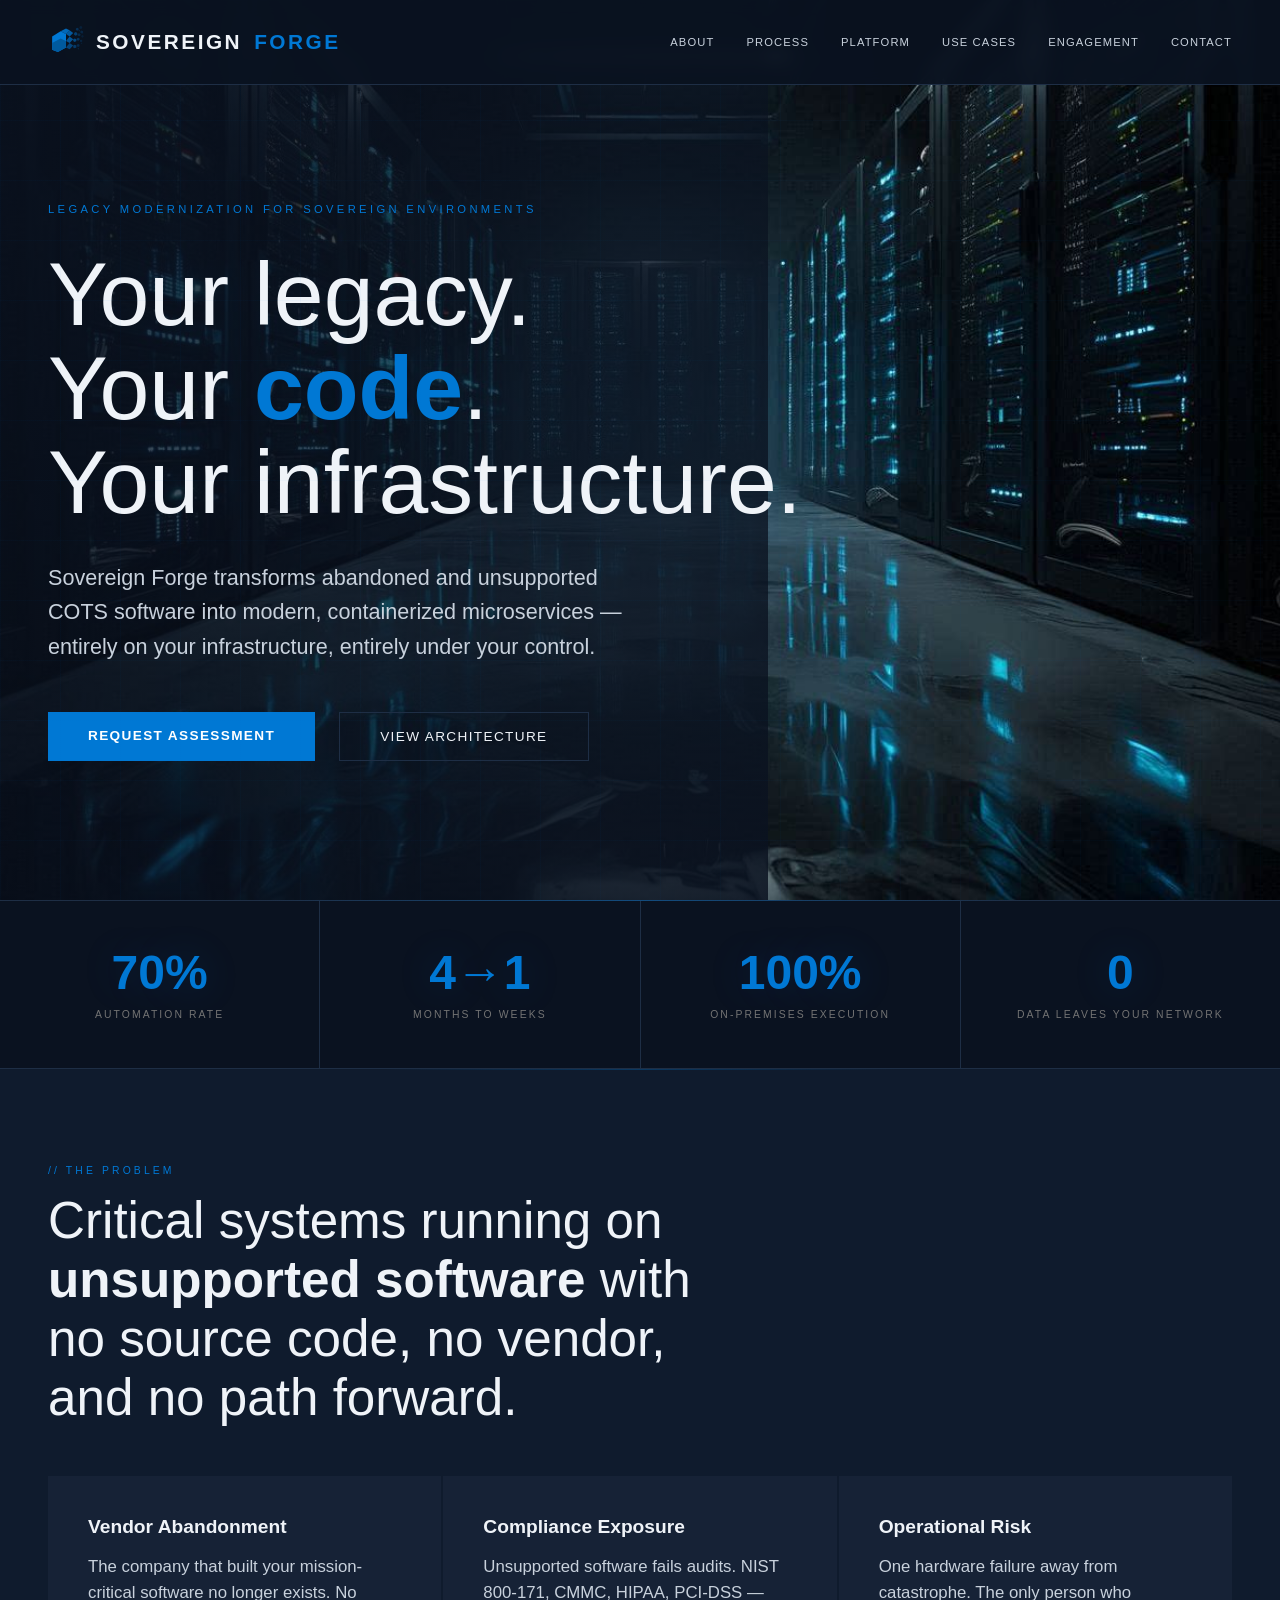
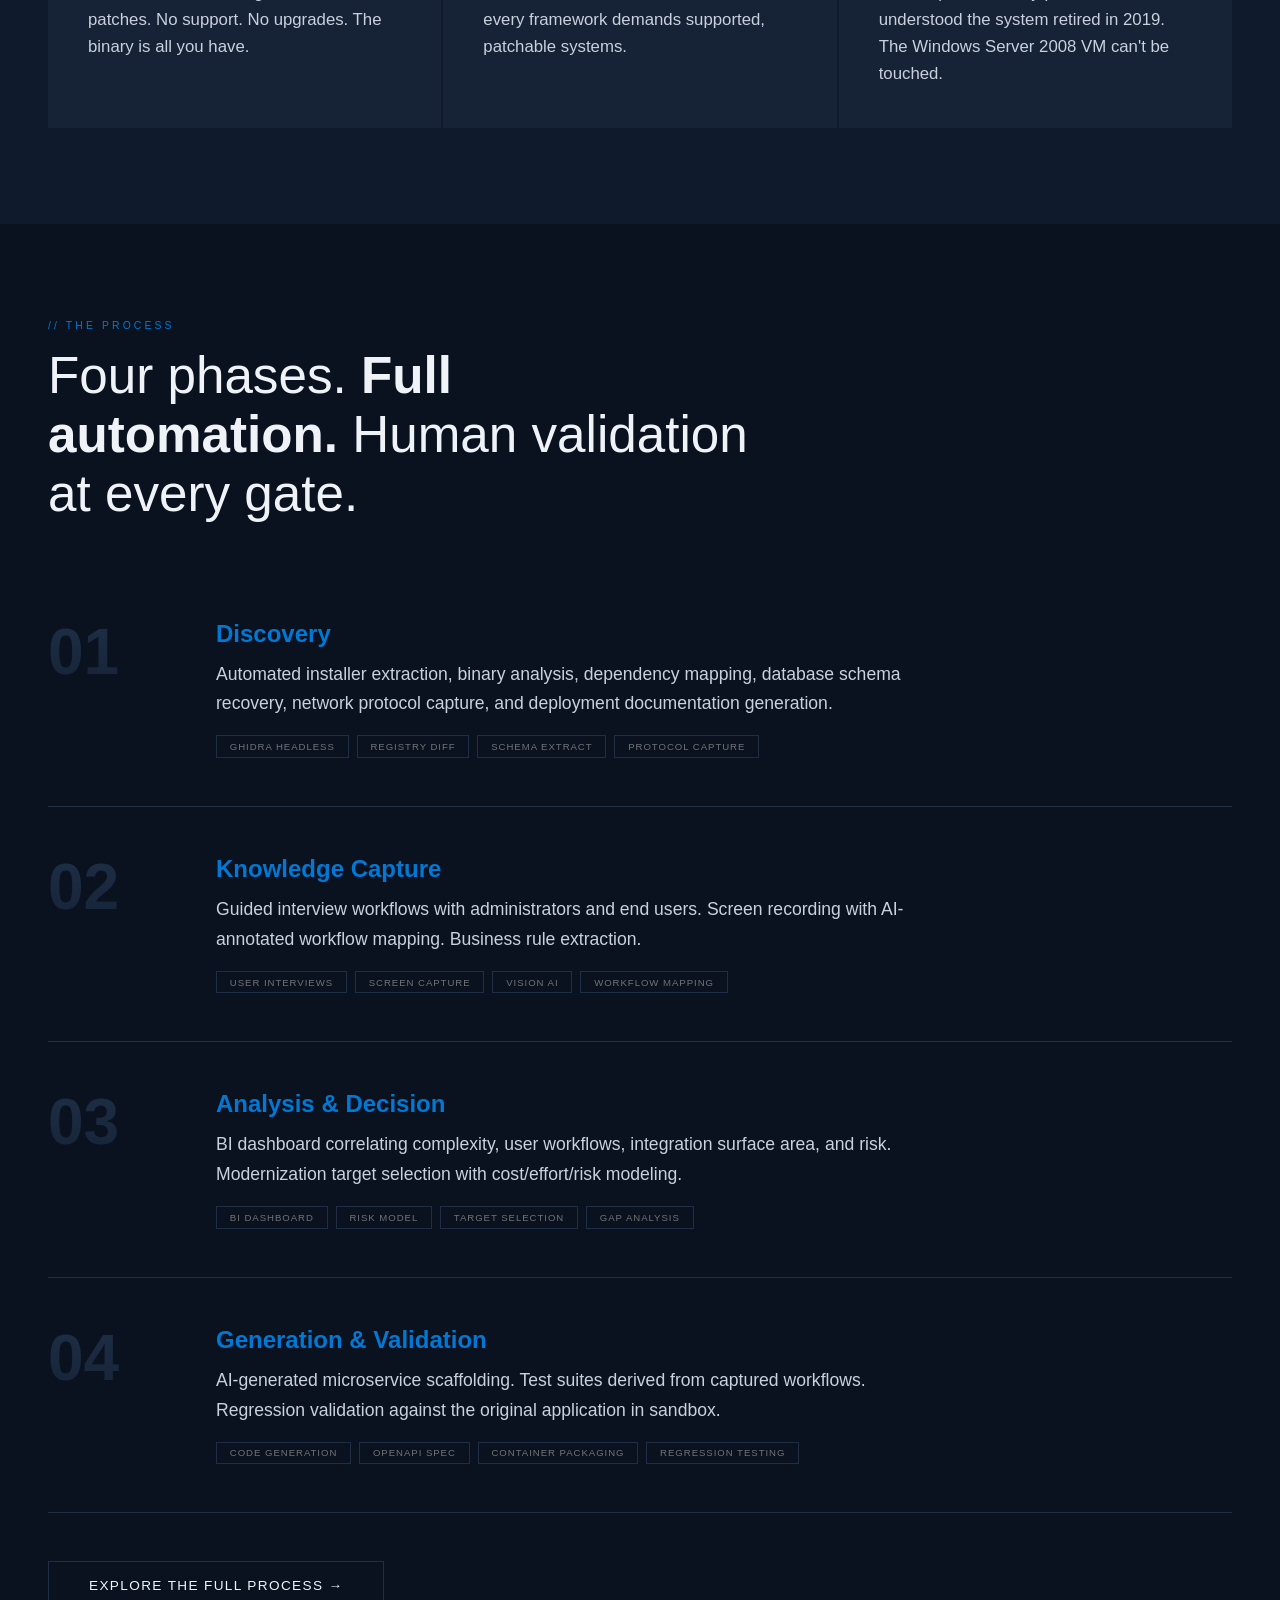
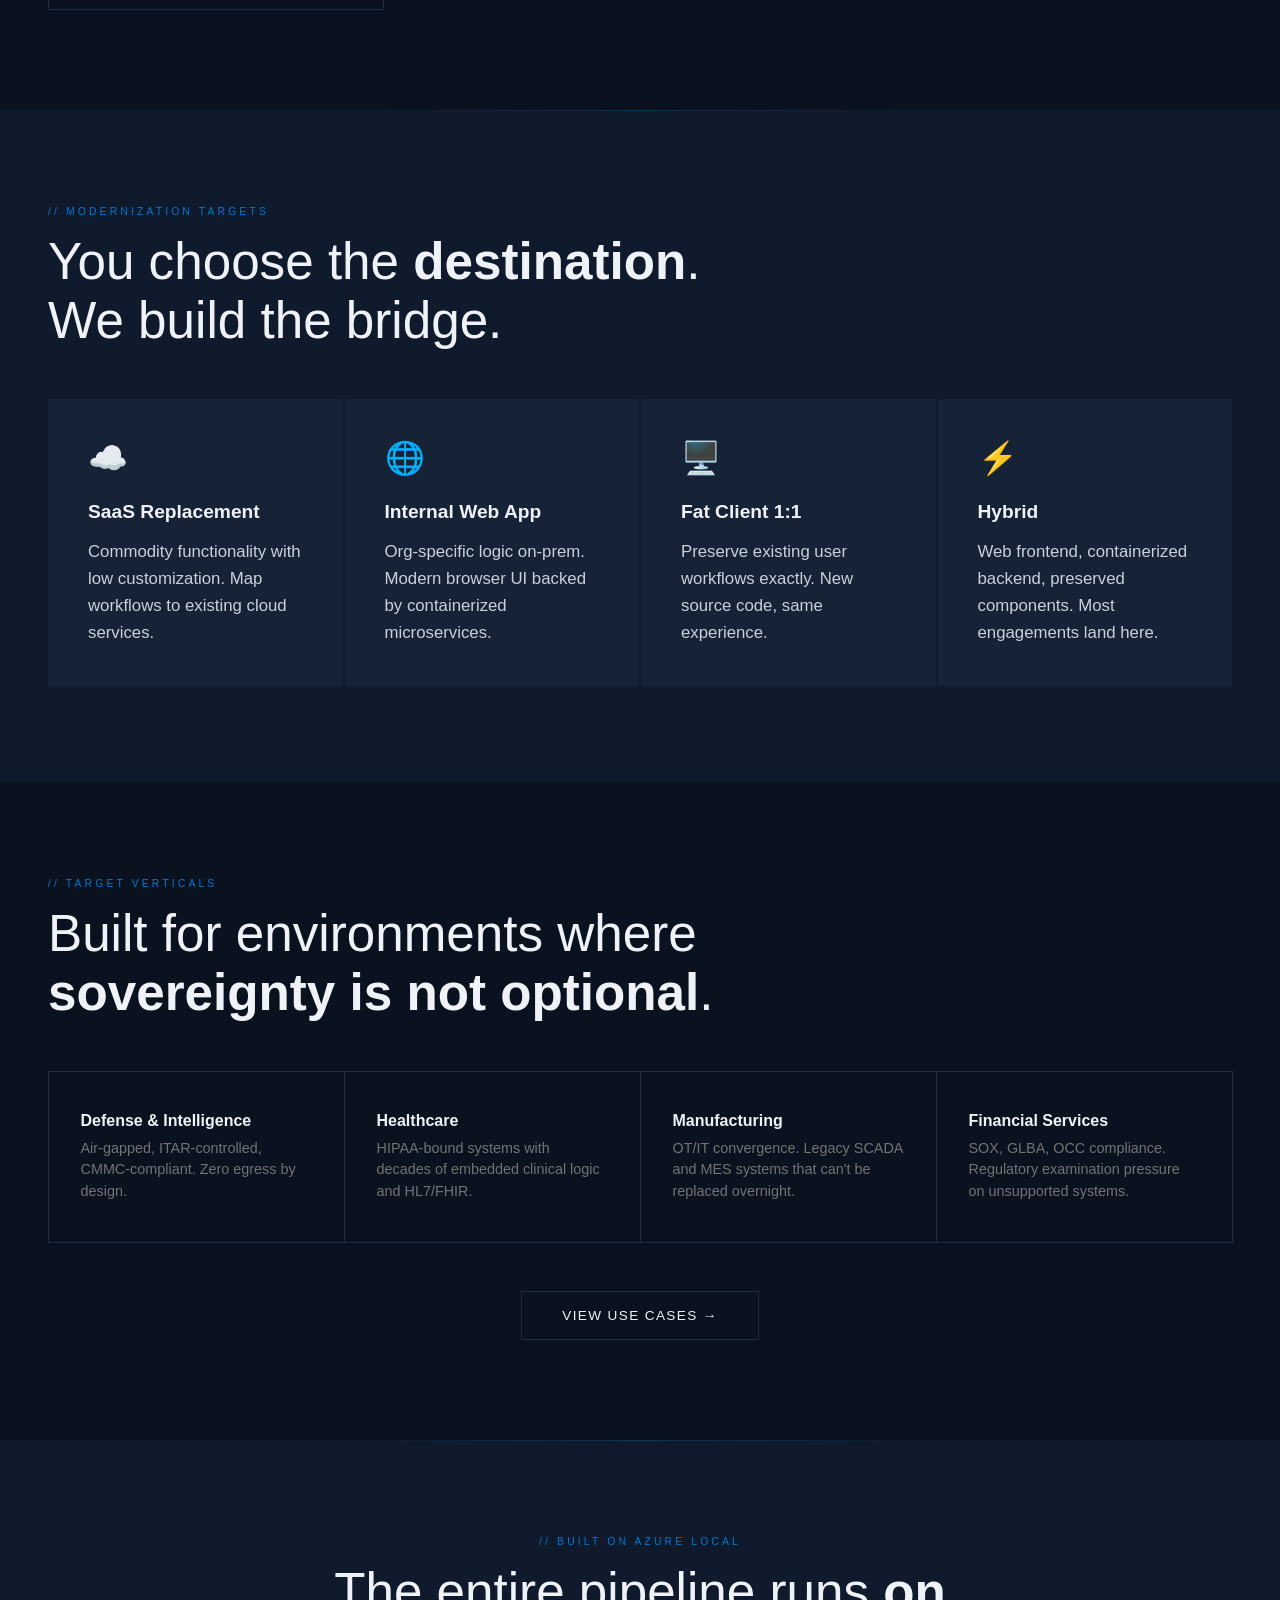
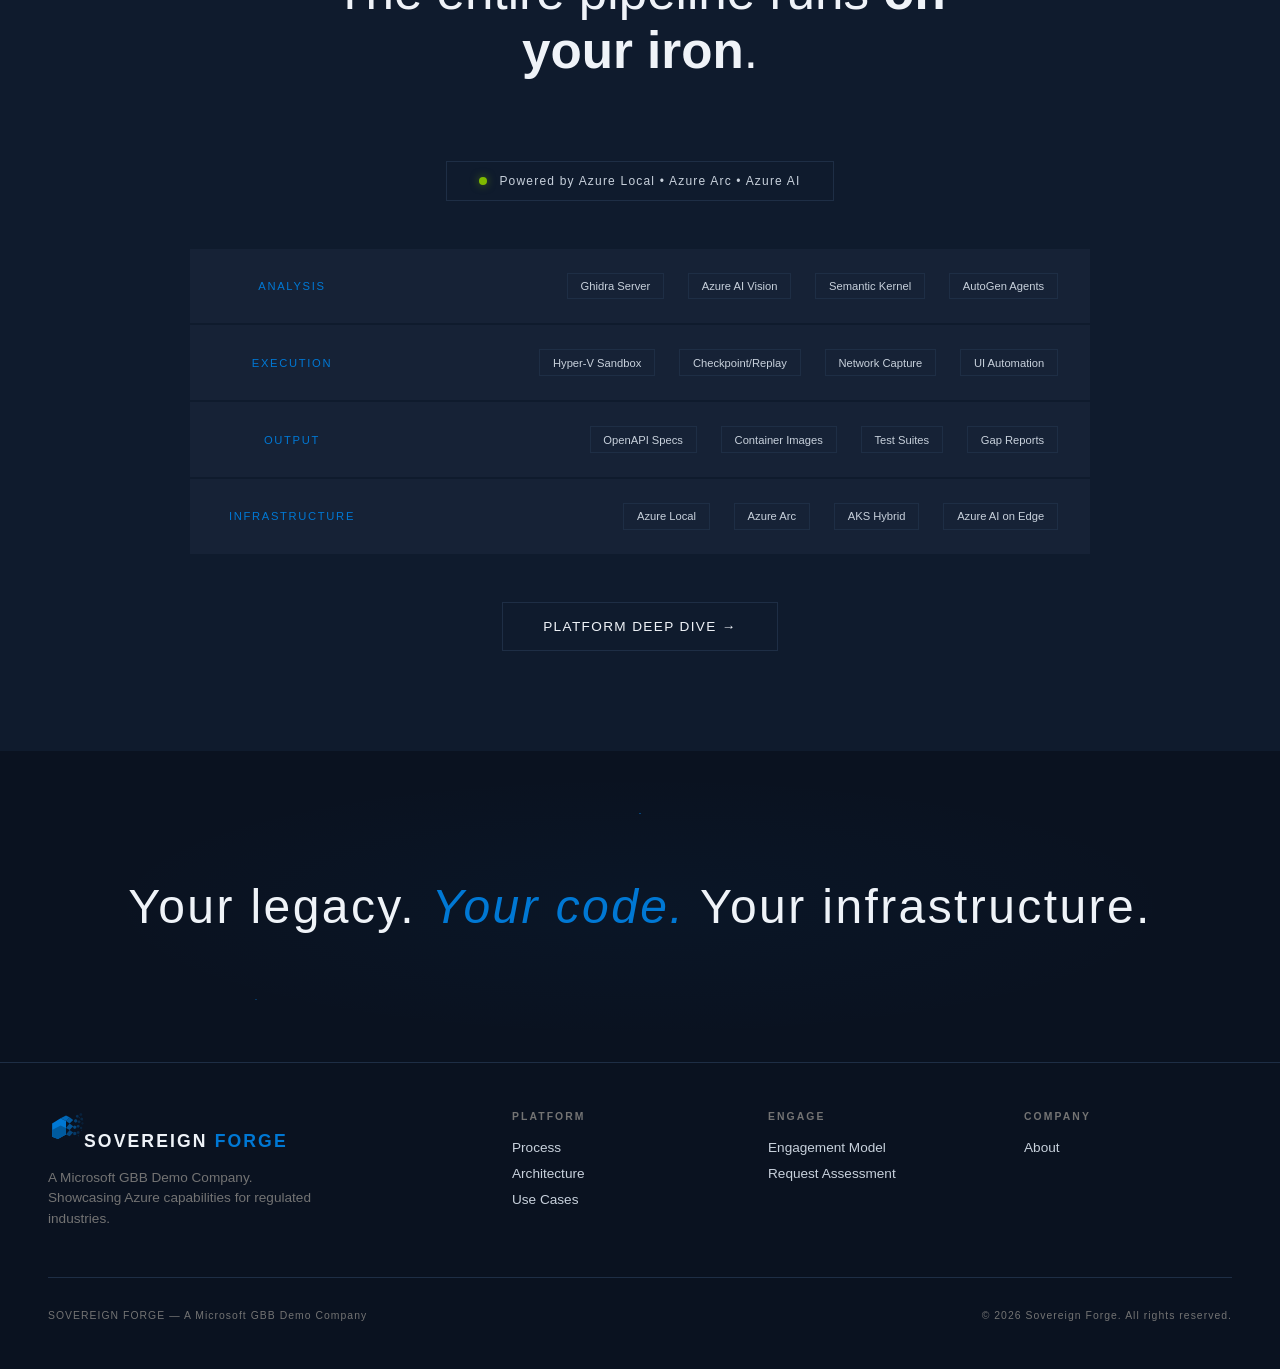
==== commit 56128673: "Add AI-generated images across all pages 12 images from Microsoft Designer integrated as hero backgr" ====
--- a/index.html
+++ b/index.html
@@ -5,7 +5,8 @@
     <meta charset="UTF-8">
     <meta name="viewport" content="width=device-width, initial-scale=1.0">
     <title>Sovereign Forge — Legacy Modernization for Regulated Industries</title>
-    <link rel="icon" type="image/svg+xml" href="img/icon.svg"><link rel="stylesheet" href="css/styles.css">
+    <link rel="icon" type="image/svg+xml" href="img/icon.svg">
+    <link rel="stylesheet" href="css/styles.css">
 </head>
 
 <body>
@@ -22,7 +23,7 @@
         </ul>
     </nav>
 
-    <section class="hero">
+    <section class="hero hero-bg" style="background-image: url('img/hero.jpg');">
         <div class="hero-tag">Legacy Modernization for Sovereign Environments</div>
         <h1>Your legacy.<br>Your <strong>code</strong>.<br>Your infrastructure.</h1>
         <p class="hero-sub">Sovereign Forge transforms abandoned and unsupported COTS software into modern,
@@ -215,7 +216,8 @@
     <footer>
         <div class="footer-inner">
             <div class="footer-brand">
-                <a href="index.html" class="logo"><img src="img/icon.svg" alt="Sovereign Forge">SOVEREIGN <span>FORGE</span></a>
+                <a href="index.html" class="logo"><img src="img/icon.svg" alt="Sovereign Forge">SOVEREIGN
+                    <span>FORGE</span></a>
                 <p>A Microsoft GBB Demo Company. Showcasing Azure capabilities for regulated industries.</p>
             </div>
             <div class="footer-col">
--- a/css/styles.css
+++ b/css/styles.css
@@ -1136,6 +1136,88 @@
     line-height: 1.5;
 }
 
+/* ---- Section Background Images ---- */
+.hero-bg {
+    background-size: cover;
+    background-position: center;
+    background-repeat: no-repeat;
+    position: relative;
+}
+
+.hero-bg::before {
+    content: '';
+    position: absolute;
+    inset: 0;
+    background: linear-gradient(135deg, rgba(10, 18, 32, 0.92) 0%, rgba(10, 18, 32, 0.7) 50%, rgba(10, 18, 32, 0.85) 100%);
+    pointer-events: none;
+}
+
+.section-bg {
+    background-size: cover;
+    background-position: center;
+    background-repeat: no-repeat;
+    position: relative;
+}
+
+.section-bg::after {
+    content: '';
+    position: absolute;
+    inset: 0;
+    background: linear-gradient(180deg, rgba(15, 27, 45, 0.88) 0%, rgba(15, 27, 45, 0.92) 100%);
+    pointer-events: none;
+    z-index: 0;
+}
+
+.section-bg>* {
+    position: relative;
+    z-index: 1;
+}
+
+.section-img {
+    width: 100%;
+    height: 280px;
+    object-fit: cover;
+    border: 1px solid var(--ms-border);
+    filter: brightness(0.8) saturate(0.9);
+    transition: filter 0.4s;
+}
+
+.section-img:hover {
+    filter: brightness(1) saturate(1);
+}
+
+.section-img-rounded {
+    border-radius: 2px;
+}
+
+.img-overlay-container {
+    position: relative;
+    overflow: hidden;
+}
+
+.img-overlay-container::after {
+    content: '';
+    position: absolute;
+    inset: 0;
+    background: linear-gradient(180deg, transparent 60%, rgba(10, 18, 32, 0.6) 100%);
+    pointer-events: none;
+}
+
+/* Page header with background image */
+.page-header-bg {
+    background-size: cover;
+    background-position: center;
+    position: relative;
+}
+
+.page-header-bg::before {
+    content: '';
+    position: absolute;
+    inset: 0;
+    background: linear-gradient(135deg, rgba(10, 18, 32, 0.93) 0%, rgba(10, 18, 32, 0.75) 100%);
+    pointer-events: none;
+}
+
 /* ---- Responsive ---- */
 @media (max-width: 768px) {
     nav {
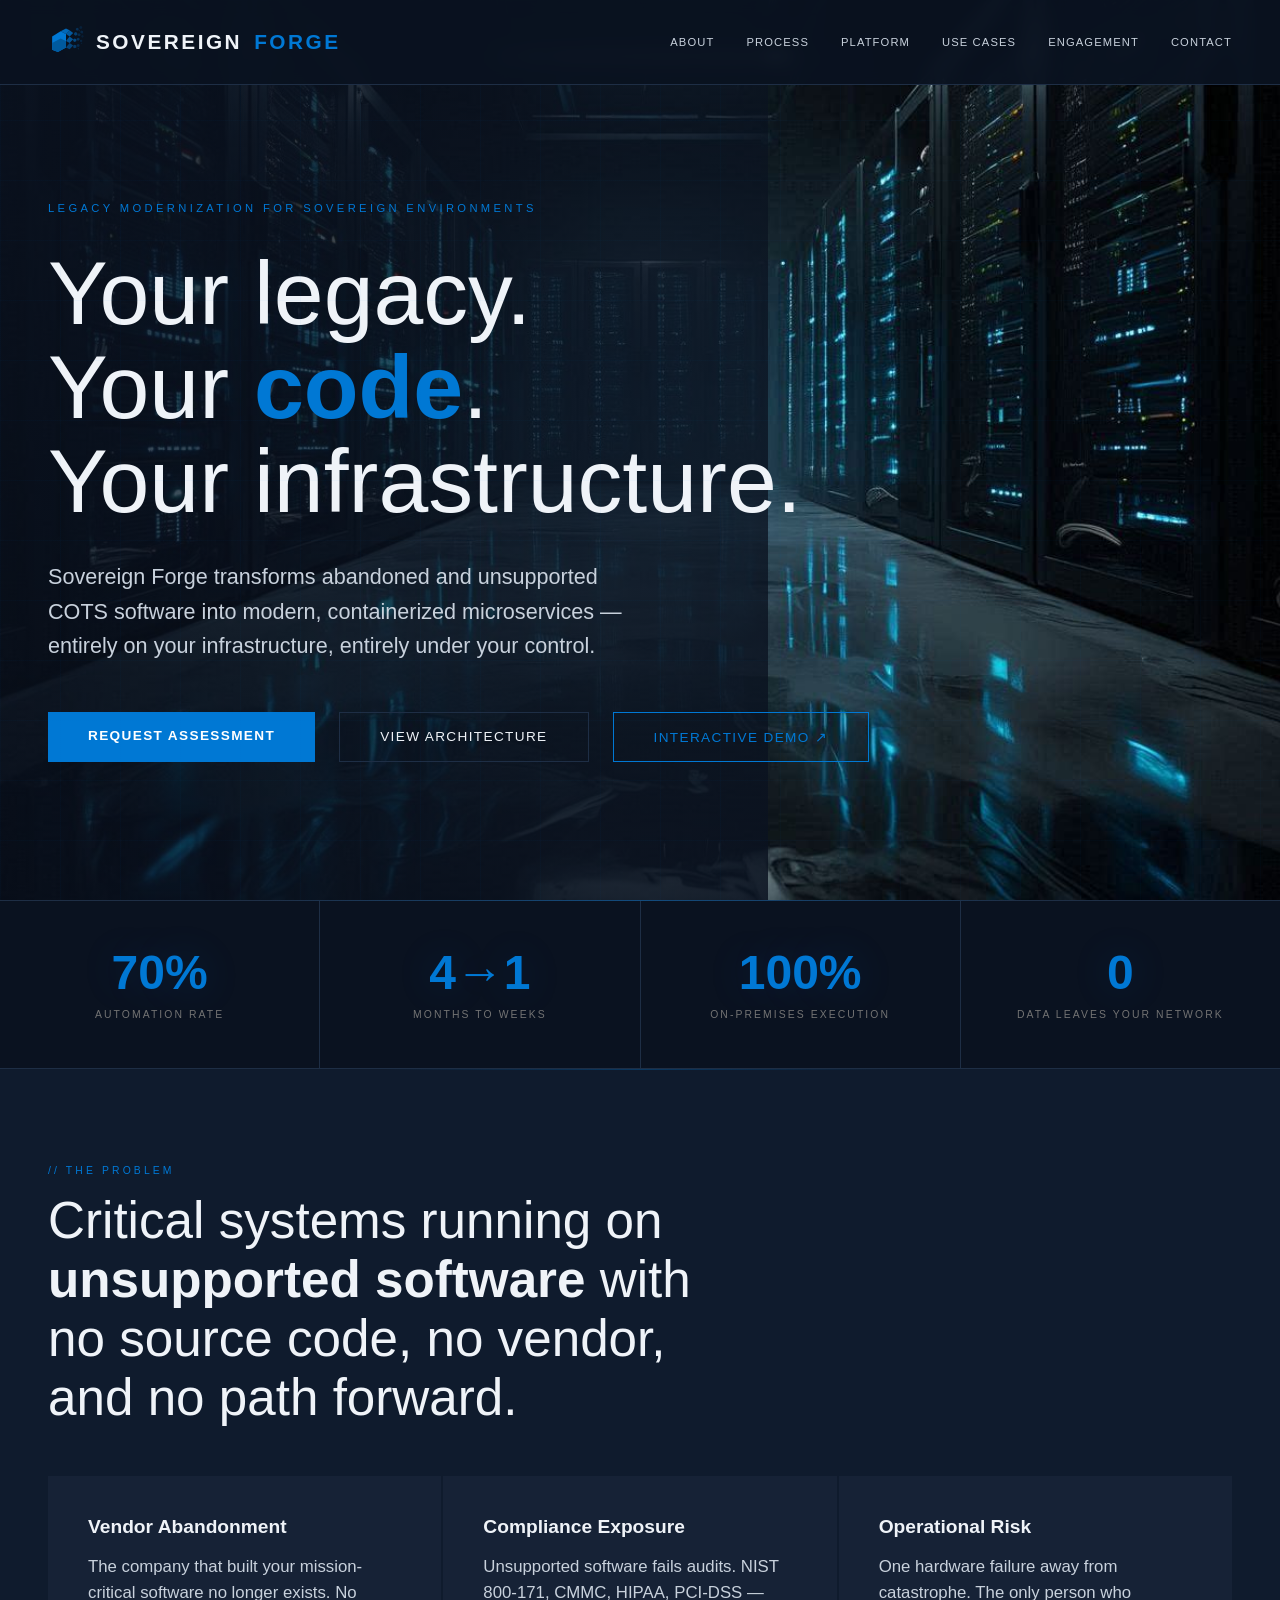
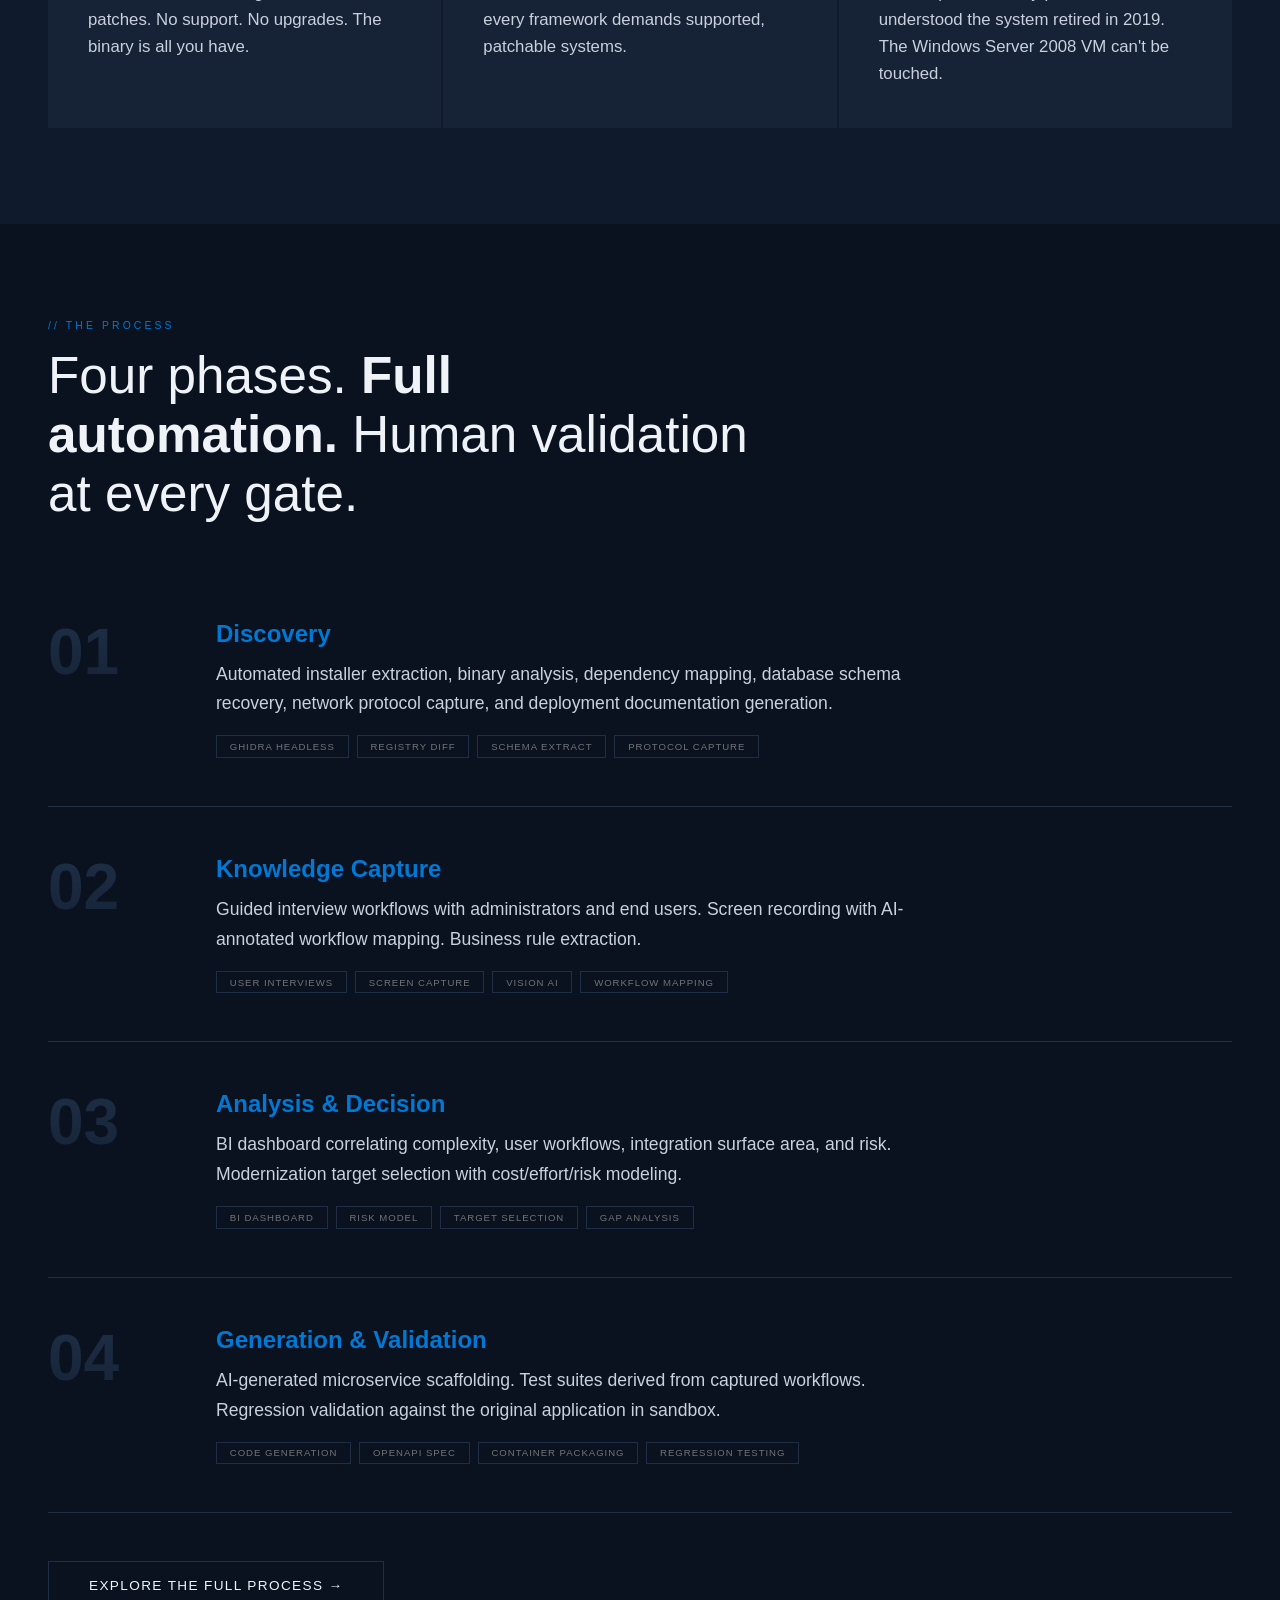
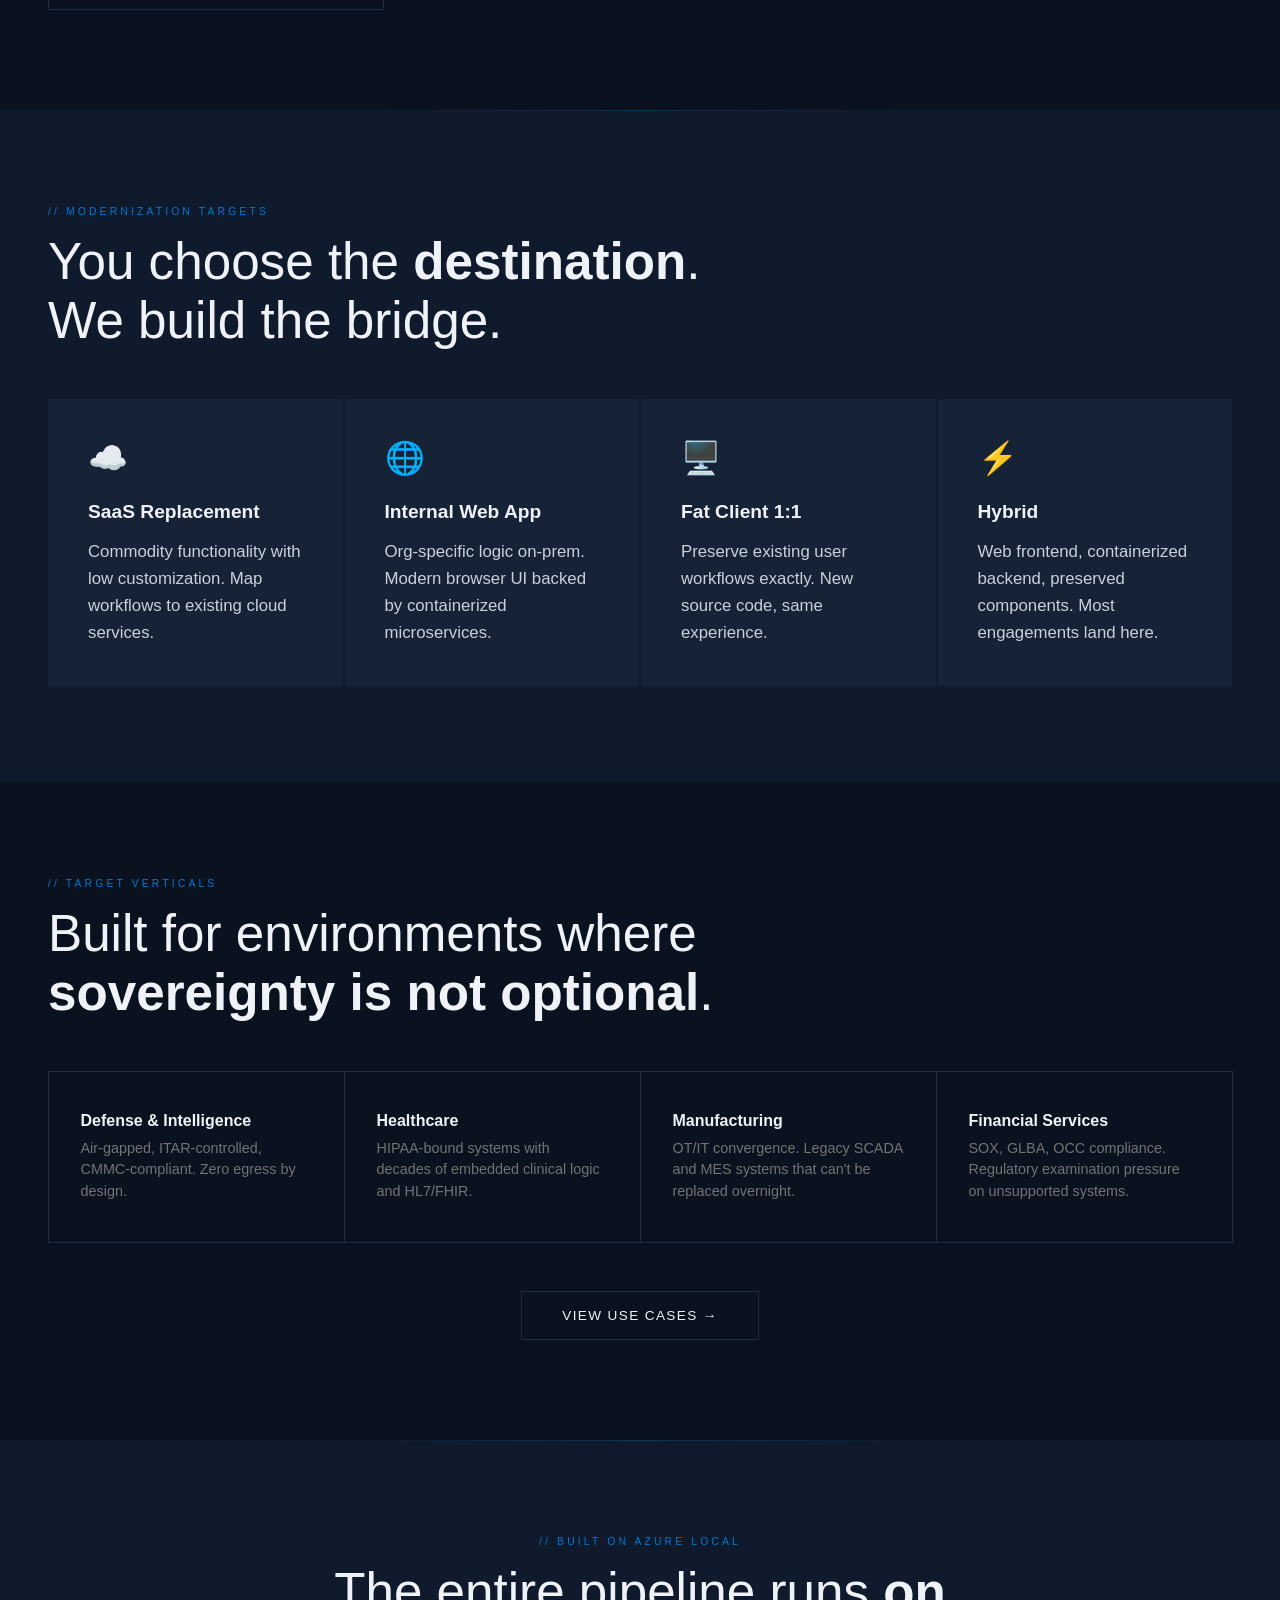
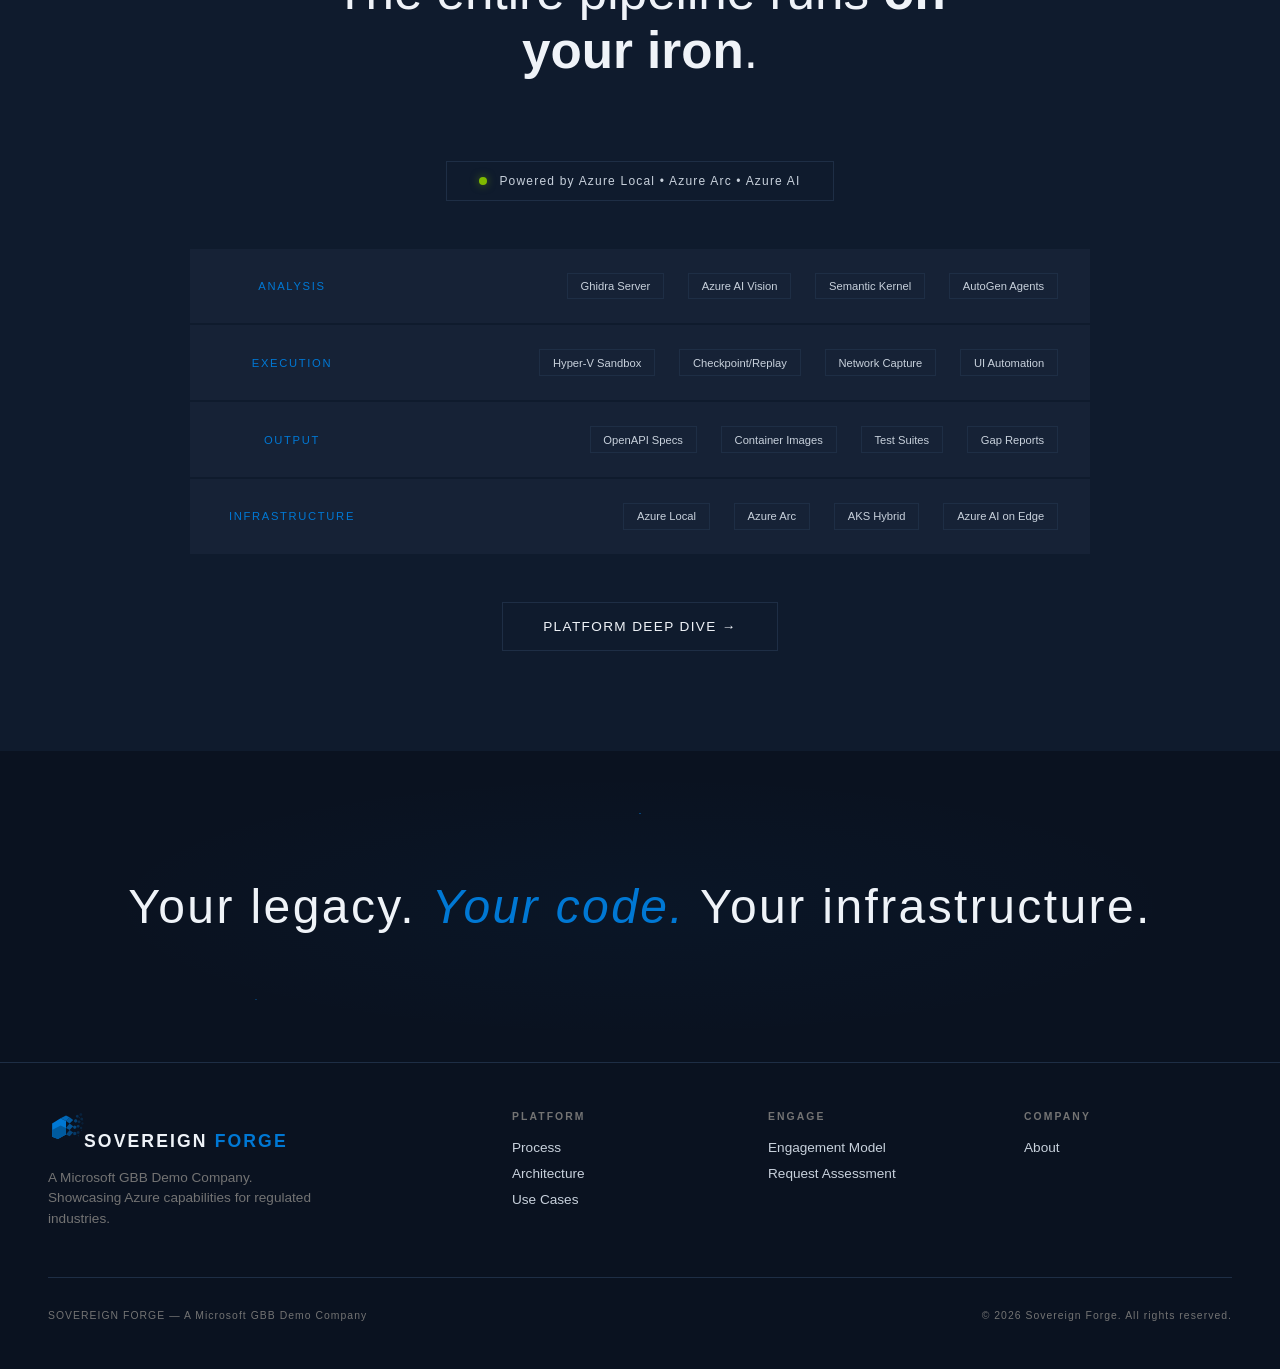
==== commit 4a03cdc0: "Deploy React interactive demo app to /app/ on public site Built Vite React app with HashRouter deplo" ====
--- a/index.html
+++ b/index.html
@@ -31,6 +31,7 @@
         <div class="hero-cta">
             <a href="contact.html" class="btn-primary">Request Assessment</a>
             <a href="platform.html" class="btn-secondary">View Architecture</a>
+            <a href="app/" class="btn-secondary" style="border-color: #0078D4; color: #0078D4;">Interactive Demo ↗</a>
         </div>
     </section>
 
--- a/css/styles.css
+++ b/css/styles.css
@@ -1139,8 +1139,9 @@
 /* ---- Section Background Images ---- */
 .hero-bg {
     background-size: cover;
-    background-position: center;
+    background-position: center center;
     background-repeat: no-repeat;
+    background-attachment: scroll;
     position: relative;
 }
 
@@ -1154,8 +1155,9 @@
 
 .section-bg {
     background-size: cover;
-    background-position: center;
+    background-position: center center;
     background-repeat: no-repeat;
+    background-attachment: scroll;
     position: relative;
 }
 
@@ -1206,7 +1208,9 @@
 /* Page header with background image */
 .page-header-bg {
     background-size: cover;
-    background-position: center;
+    background-position: center center;
+    background-repeat: no-repeat;
+    background-attachment: scroll;
     position: relative;
 }
 
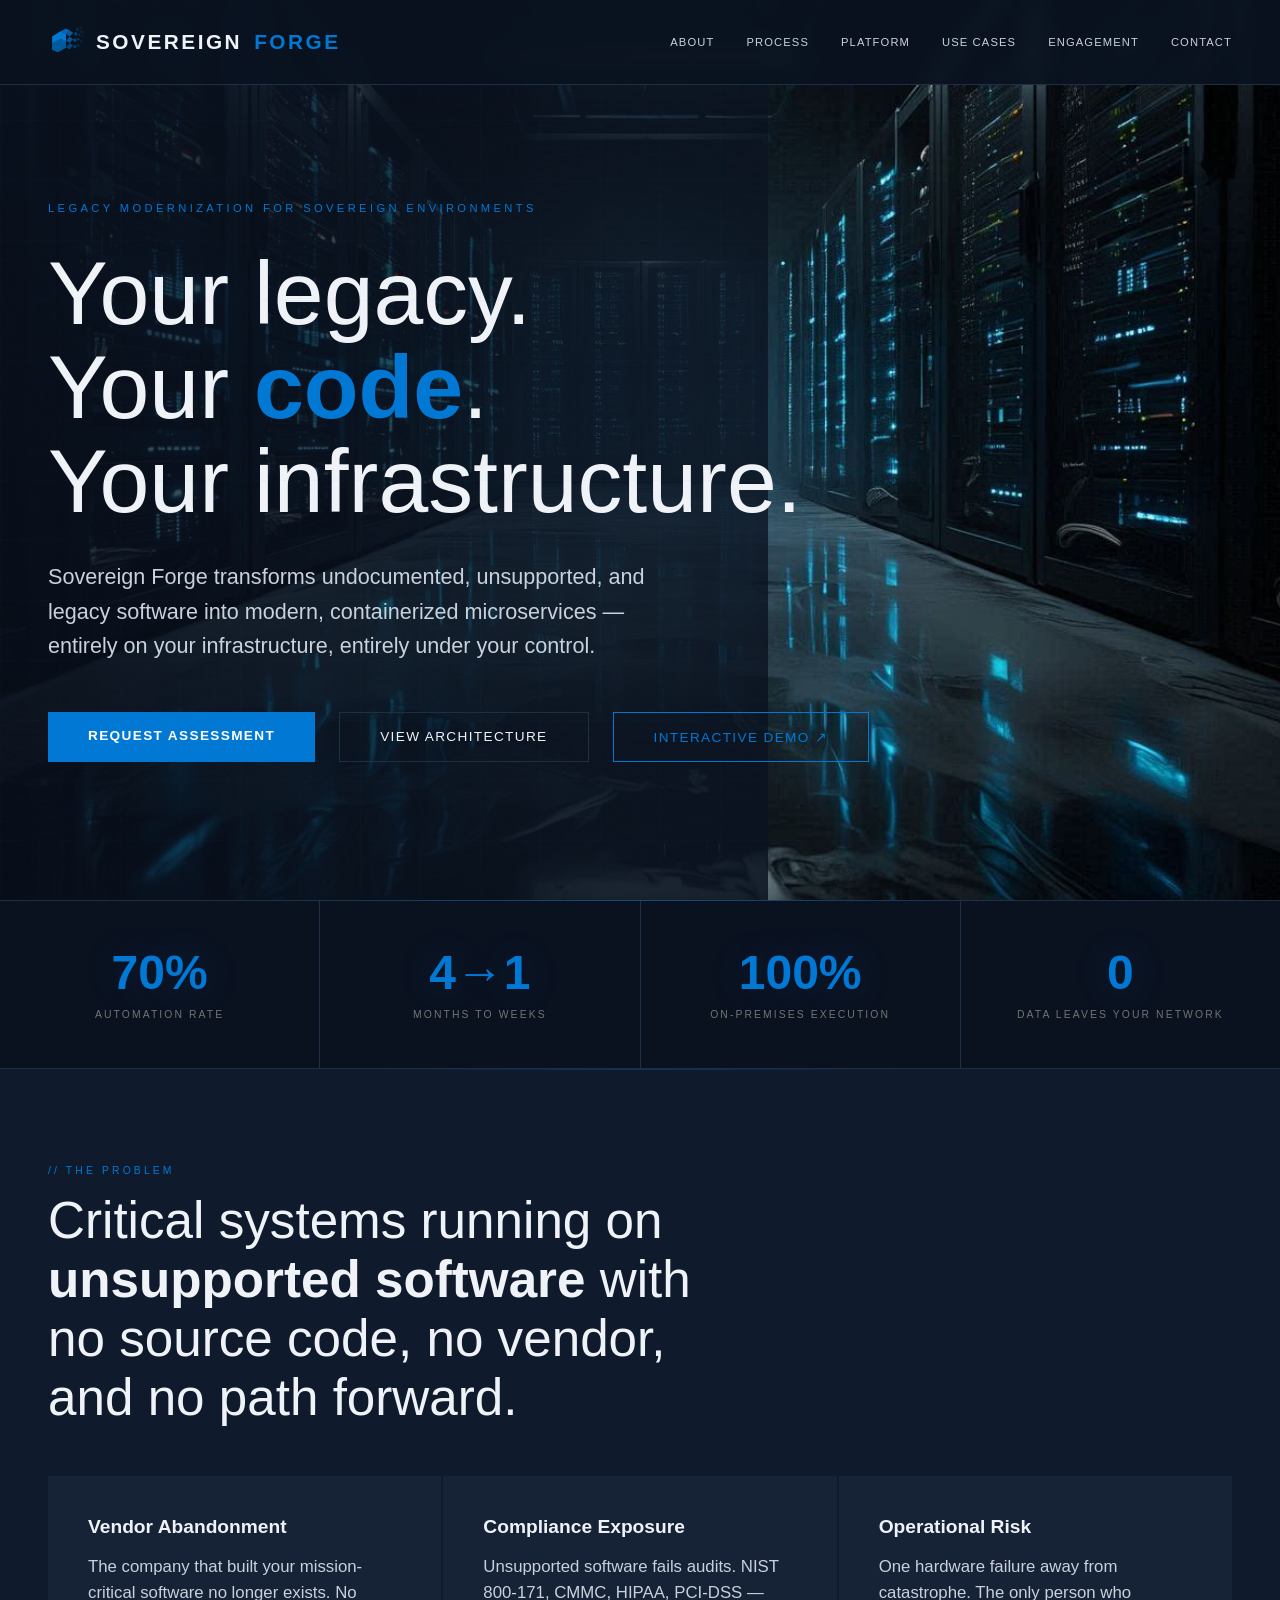
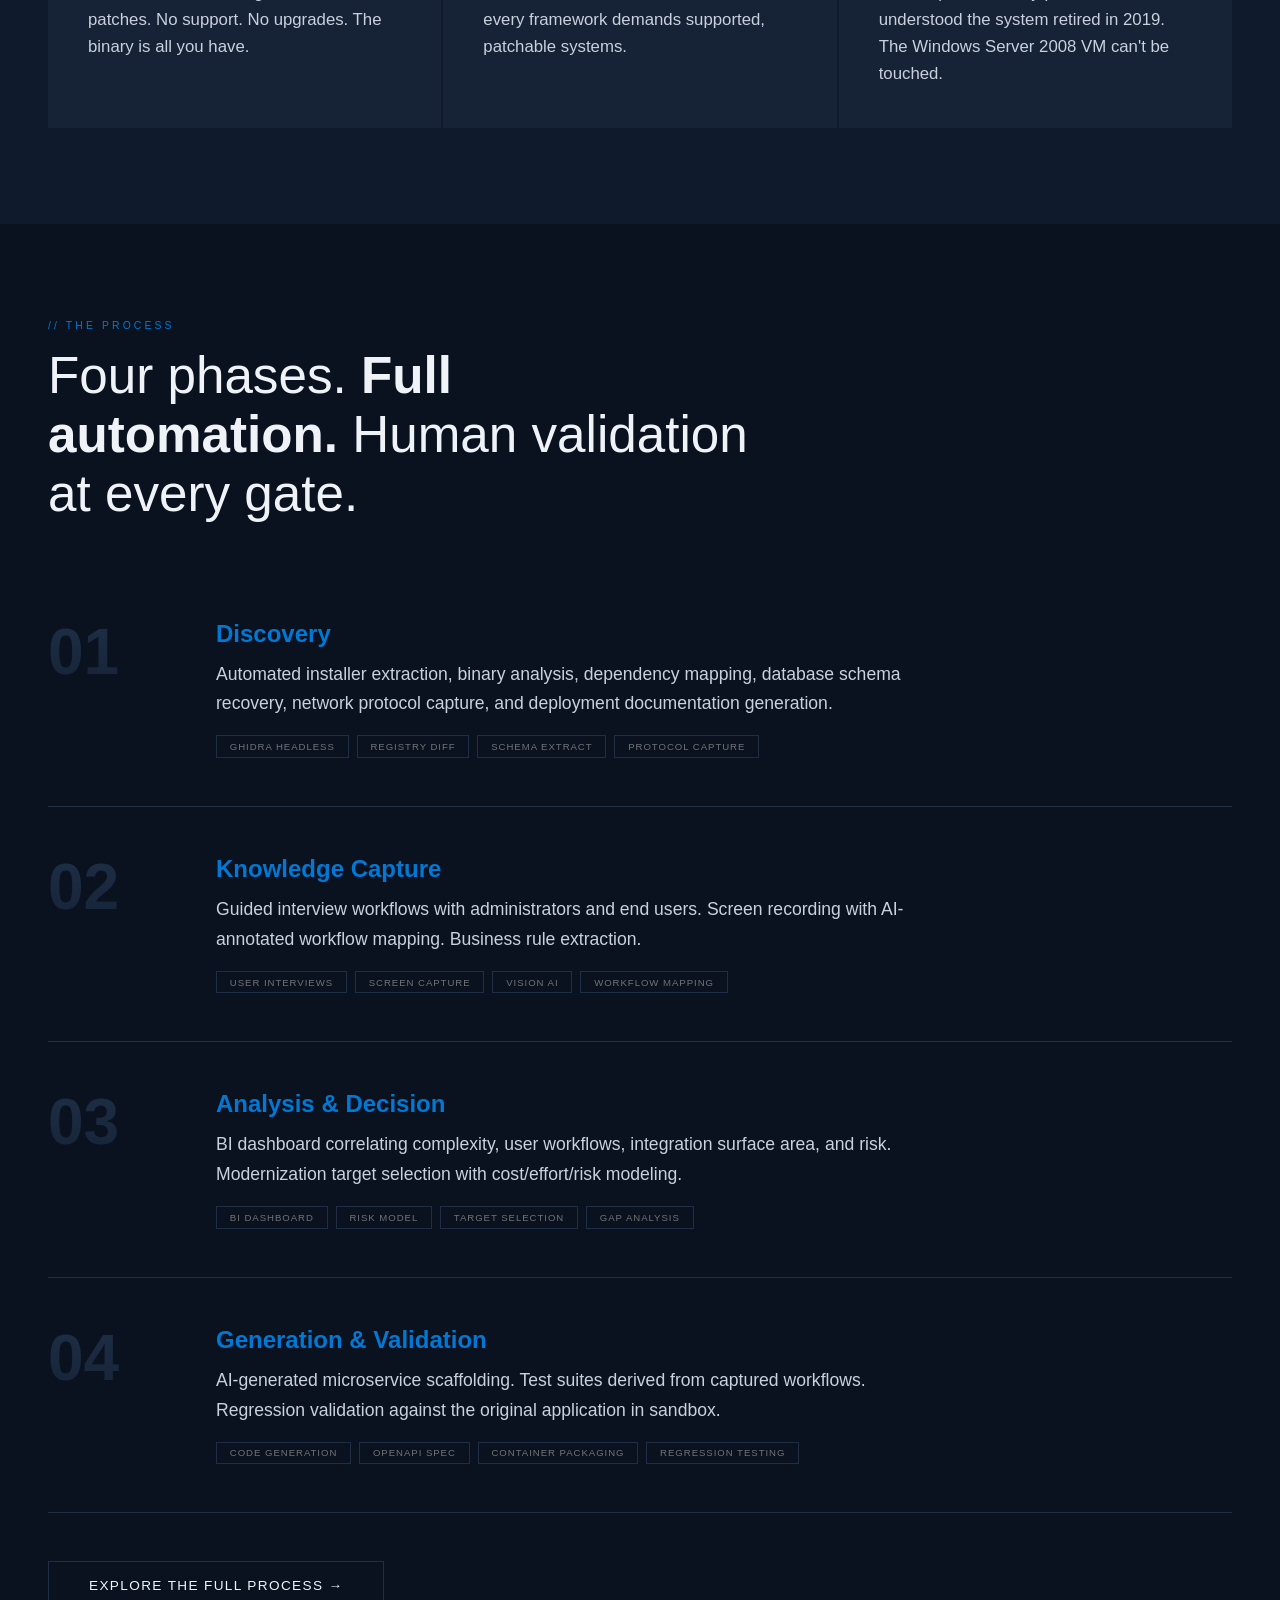
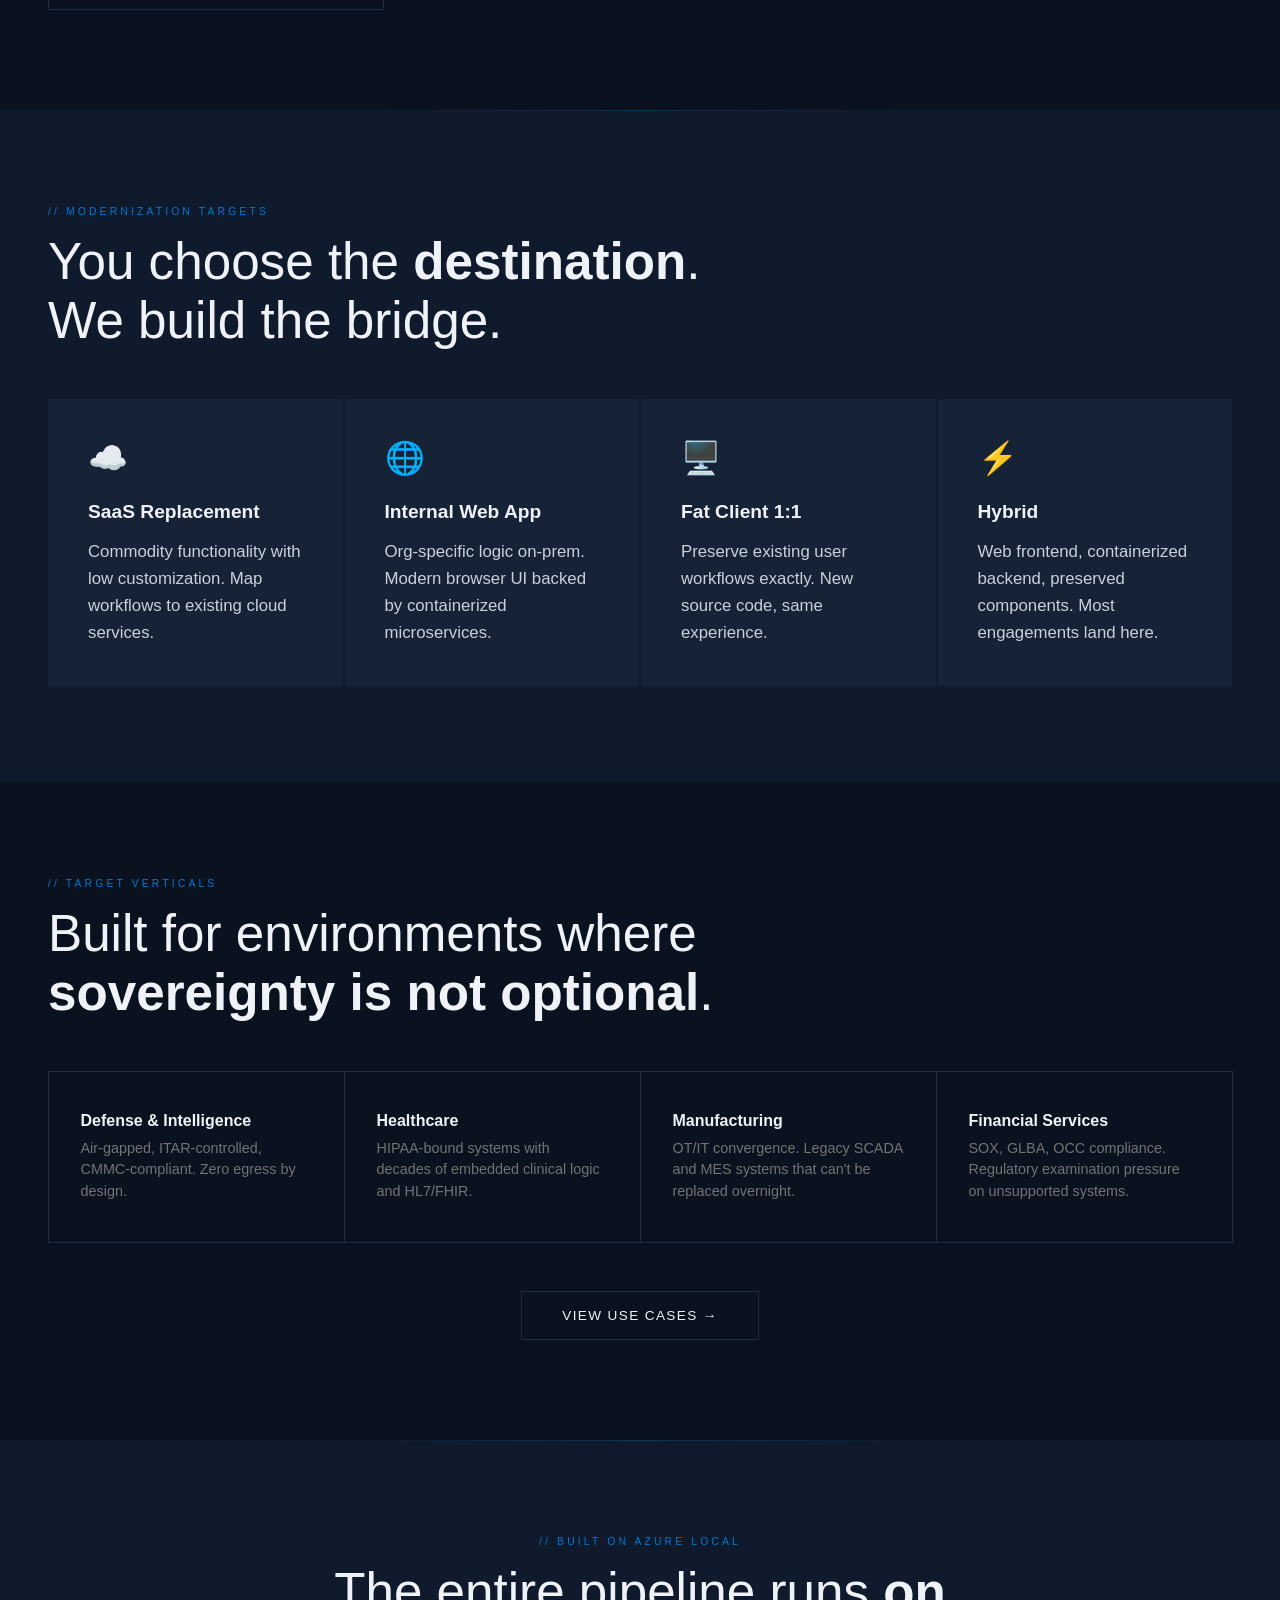
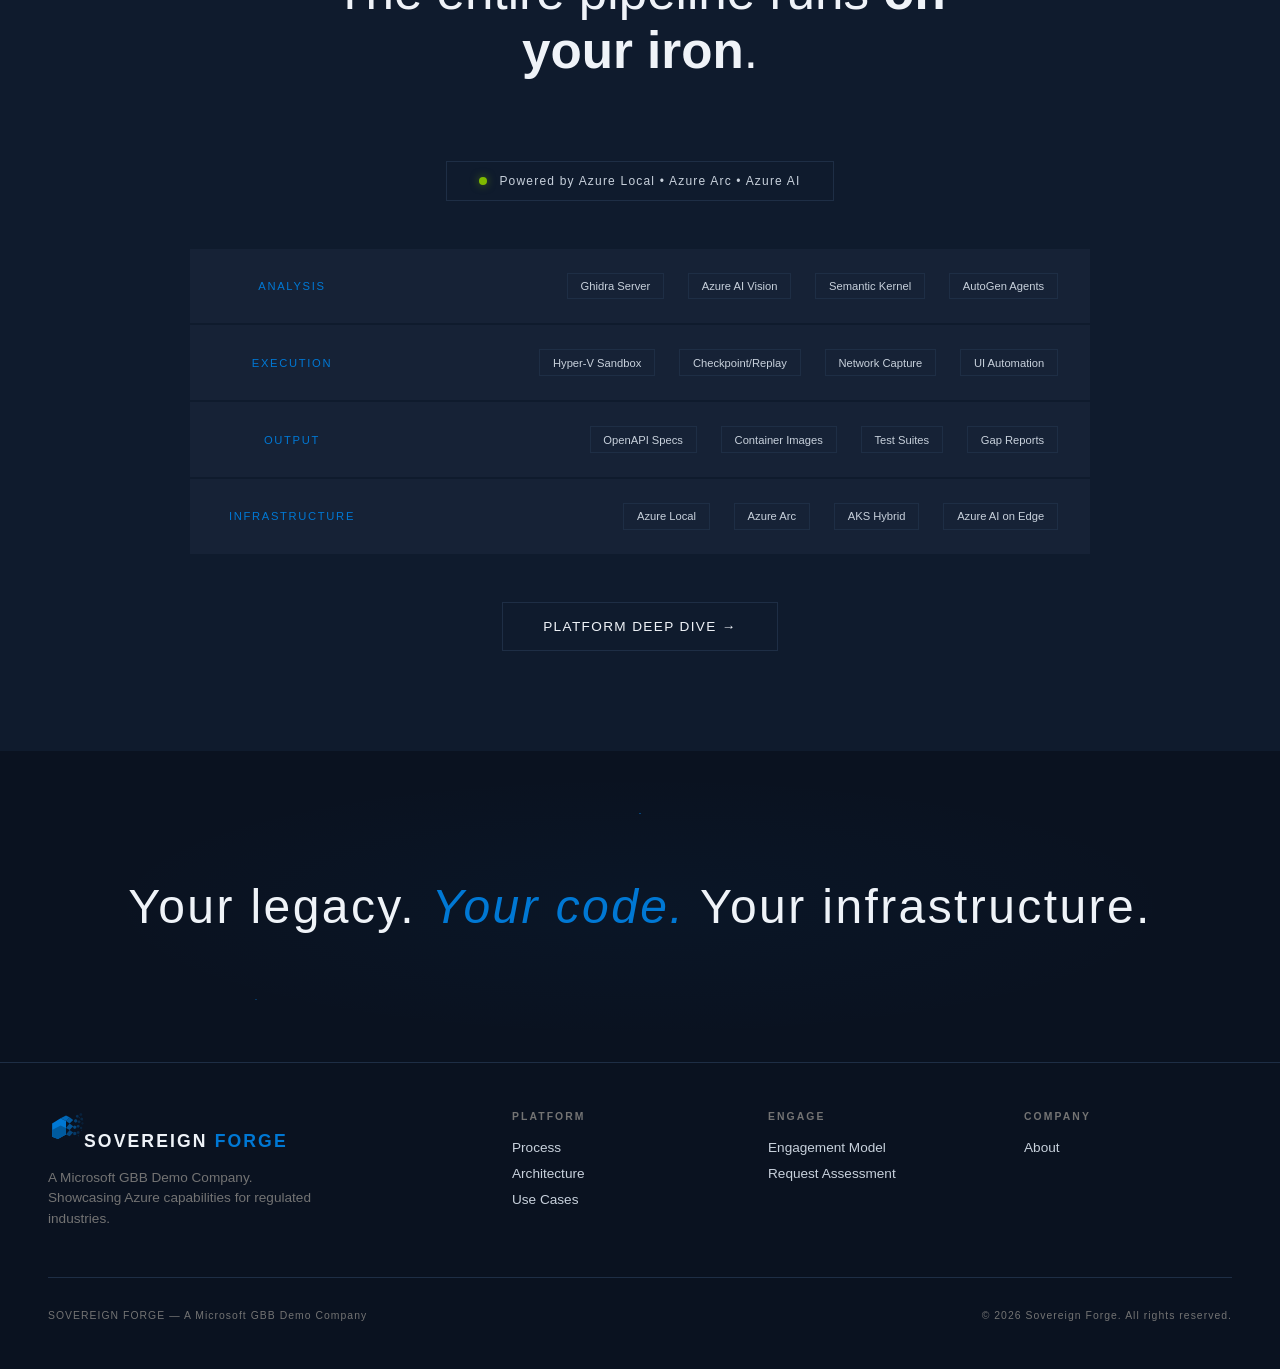
==== commit d6d471fc: "Broaden from COTS-specific to legacy software generally Shifted focus from exclusively COTS to undoc" ====
--- a/index.html
+++ b/index.html
@@ -26,7 +26,7 @@
     <section class="hero hero-bg" style="background-image: url('img/hero.jpg');">
         <div class="hero-tag">Legacy Modernization for Sovereign Environments</div>
         <h1>Your legacy.<br>Your <strong>code</strong>.<br>Your infrastructure.</h1>
-        <p class="hero-sub">Sovereign Forge transforms abandoned and unsupported COTS software into modern,
+        <p class="hero-sub">Sovereign Forge transforms undocumented, unsupported, and legacy software into modern,
             containerized microservices — entirely on your infrastructure, entirely under your control.</p>
         <div class="hero-cta">
             <a href="contact.html" class="btn-primary">Request Assessment</a>
